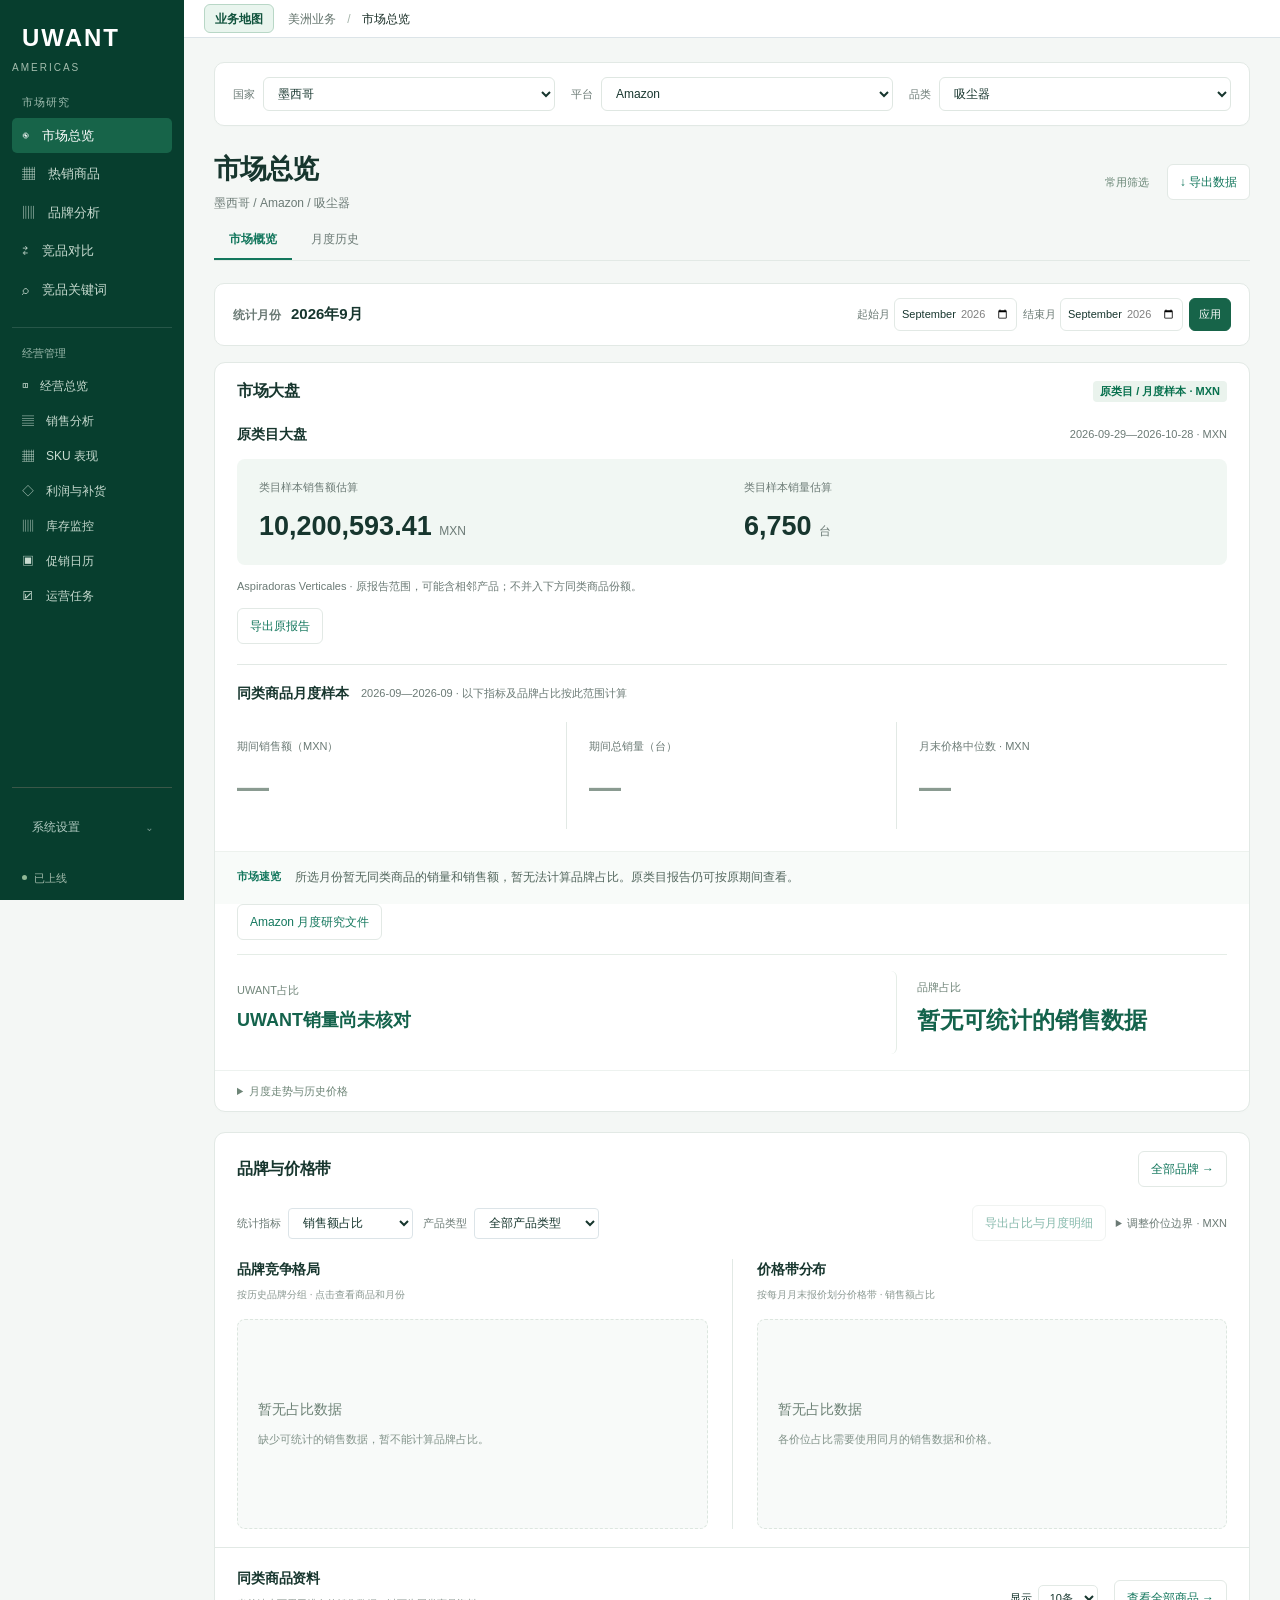
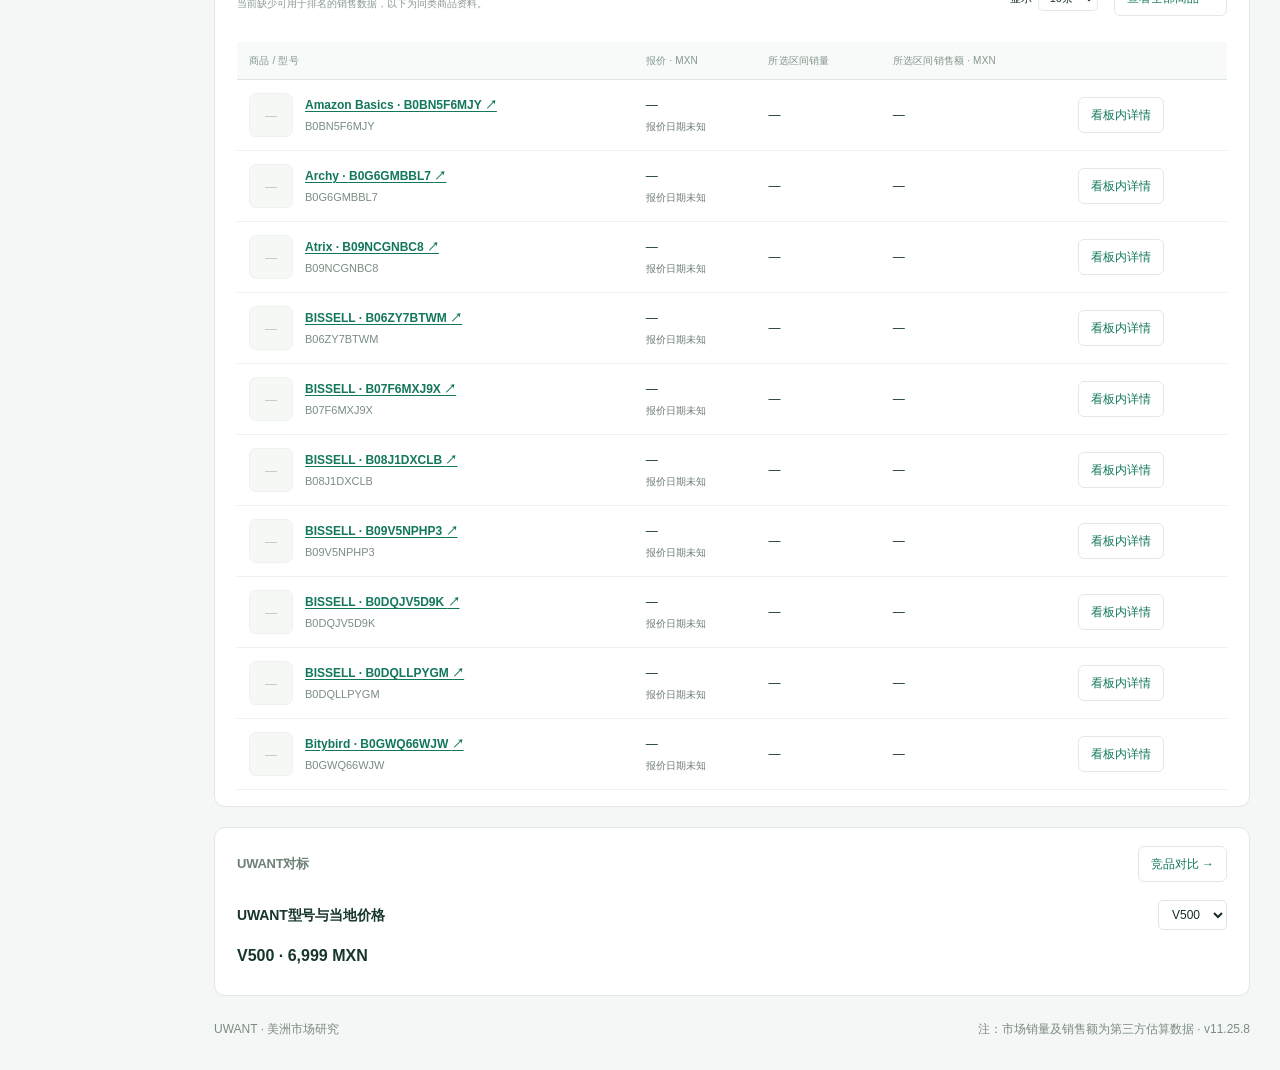
==== index.html @ fa9caa67 "Set category-specific price bands for Brazil floor washers and mattress vacuums" ====
<!doctype html>
<html lang="zh-CN"><head><meta charset="utf-8"><meta name="uwant-release" content="11.25.8"><meta name="viewport" content="width=device-width,initial-scale=1"><title>UWANT · 美洲市场研究</title><link rel="stylesheet" href="rank-photos.css?v=c46d26f58f42"><link rel="stylesheet" href="design-tokens.css?v=b07428344ae8">
<link rel="stylesheet" href="ui-data-state.css?v=80425c80e0bc"><link rel="stylesheet" href="review.css?v=786f380ad105"><link rel="stylesheet" href="research-catalog.css?v=6492c4b63ae9"><link rel="stylesheet" href="mercado.css?v=9fa78f26a6cf"><link rel="stylesheet" href="market-presentation.css?v=9a3a66291928"><link rel="stylesheet" href="market-shares.css?v=b10552532bb6"><link rel="stylesheet" href="market-decision.css?v=4ddcac2c6cd3"><link rel="stylesheet" href="operating-workbook.css?v=ffd501b5edf7"></head>
<body><aside class="sidebar">
<div class="sidebar-top">
<a class="logo" data-route="market" href="#page=market">UWANT<span>AMERICAS</span></a>
<div class="sidebar-top-actions" role="navigation" aria-label="顶部快捷入口">
<a class="business-guide-mobile-link" href="business-guide/?v=11.25.7" data-business-guide>业务地图</a>
<a class="sidebar-operations-quick" data-route="overview" href="#page=overview&module=operations">经营总览</a>
<button class="sidebar-menu" id="sidebar-menu" aria-expanded="false" aria-label="展开导航">菜单</button>
</div>
</div>
<small>市场研究</small>
<nav aria-label="市场研究">
<a data-route="market" href="#page=market">◉　市场总览</a>
<a data-route="market" data-view="products" href="#page=market&view=products">▦　热销商品</a>
<a data-route="brands" href="#page=brands">▥　品牌分析</a>
<a data-route="competitors" href="#page=competitors">⇄　竞品对比</a>
<a data-route="market" data-view="keywords" href="#page=market&view=keywords">⌕　竞品关键词</a>
</nav>
<section class="sidebar-operations" id="operations-navigation"><h2>经营管理</h2>
<nav aria-label="经营管理">
<a data-route="overview" href="#page=overview&module=operations">◫　经营总览</a>
<a data-route="analysis" href="#page=analysis&module=operations">▤　销售分析</a>
<a data-route="products" href="#page=products&module=operations">▦　SKU 表现</a>
<a data-route="profit" href="#page=profit&module=operations">◇　利润与补货</a>
<a data-route="inventory" href="#page=inventory&module=operations">▥　库存监控</a>
<a data-route="calendar" href="#page=calendar&module=operations">▣　促销日历</a>
<a data-route="tasks" href="#page=tasks&module=operations">☑　运营任务</a>
</nav>
</section>
<div class="sidebar-system">
<details class="sidebar-management" id="management-navigation"><summary>系统设置 <span>⌄</span></summary>
<nav aria-label="数据与设置">
<a data-route="market" data-view="data" href="#page=market&view=data">▤　数据源管理</a>
<a data-route="access" href="#page=access">⚙　工作记录备份</a>
</nav>

<a class="sidebar-release" href="release-notes.md" target="_blank">更新日志 ↗</a>
</details>
<div class="sidebar-note"><span class="status-dot"></span> 已上线</div>
</div>
</aside>
<main><header class="dashboard-top"><a class="business-guide-link" href="business-guide/?v=11.25.7" data-business-guide>业务地图</a><span>美洲业务 <span class="slash">/</span> <b id="crumb">市场总览</b></span><span class="avatar">U</span></header><div id="research-content" class="content"><section class="filters" aria-label="筛选条件"><button type="button" class="filters-mobile-toggle" id="scope-toggle" aria-expanded="false">筛选条件</button><label>国家<select id="country"><option value="MX">墨西哥</option><option value="CA">加拿大</option><option value="US">美国</option><option value="BR">巴西</option><option value="AR">阿根廷</option><option value="CL">智利</option><option value="CO">哥伦比亚</option></select></label><label>平台<select id="platform"><option value="all">全部平台</option><option value="amazon">Amazon</option><option value="ml">Mercado Libre</option><option value="bestbuy">Best Buy</option><option value="official">官网 / 独立站</option><option value="retail">线下零售</option><option value="unknown">其他渠道</option></select></label><label>品类<select id="category"><option value="vacuum">吸尘器</option><option value="wash">洗地机</option><option value="fabric">布艺清洗机</option><option value="mattress">除螨仪</option></select></label><label>数据周期<select id="dataset"><option value="archive">2026年9月（月榜）</option><option value="focus">近30天（品牌数据）</option><option value="curated">历史竞品数据</option></select></label><label>UWANT<select data-wb-own aria-label="当前UWANT型号"><option>V500</option><option>V600</option></select></label><div id="month-range-controls" class="month-range-controls"></div></section>
<section class="heading"><div><h1 id="title">市场总览</h1></div><div class="heading-actions"><a class="button-link" href="year-2026/UWANT_2026_产品月度数据.xlsx" download title="查看 2026 年商品月度明细">2026年明细表</a><button id="export">↓ 导出</button></div></section>

<div id="scope" class="scope" role="status"></div>
<section id="market-period" aria-labelledby="market-period-title" hidden></section>


<div id="research-layers"></div><div id="research-evidence"></div><div id="kpis" class="kpis" aria-live="polite"></div>
<section id="comparison-options" class="comparison-options" hidden><div class="own-product"><label for="own">UWANT 产品</label><select id="own" aria-label="UWANT产品"></select><span id="own-note"></span></div><div class="comparison-controls"><fieldset><legend class="sr-only">对标方式</legend><label><input type="radio" name="mode" value="all">全部商品</label><label><input type="radio" name="mode" value="price">同价位竞品</label><label><input type="radio" name="mode" value="config">自集尘竞品</label></fieldset><select id="tier" aria-label="竞品层级"><option value="all">全部分层</option><option value="T1">核心竞品（自集尘）</option><option value="T2">同价位竞品</option><option value="T3">白牌 / 低价商品</option><option value="unknown">其他商品</option></select></div><p id="mode-note" class="mode-note"></p></section>

<section class="panel result-panel"><div class="workspace-tools"><label class="search-label"><span class="sr-only">搜索品牌、商品或ASIN</span><input id="search" type="search" placeholder="搜索品牌、型号或 ASIN" autocomplete="off"></label><label><span class="sr-only">品牌</span><select id="brand" aria-label="品牌"><option value="">全部品牌</option></select></label><label><span class="sr-only">价格带</span><select id="band" aria-label="价格带"><option value="">全部价格带</option></select></label><button id="reset">重置</button></div><div id="chips" class="chips"></div><div class="panel-head"><div><h2 id="result-title">品牌排行</h2><p id="result-note"></p></div><label><span class="sr-only">排序</span><select id="sort" aria-label="排序"><option value="sales">销量从高到低</option><option value="price">商品价格从低到高</option><option value="rank">平台排名</option></select></label></div><div id="result-gaps"></div><div class="table-scroll"><table><thead id="table-head"></thead><tbody id="table-body"></tbody></table></div><div class="pagination"><span id="page-info"></span><div><button id="prev">上一页</button><button id="next">下一页</button></div></div></section>
<details class="panel price-panel" id="price-panel"><summary><span>价格分布 <small id="price-note"></small></span><span class="expand-label">展开 / 收起</span></summary><div class="chart-actions"><button id="clear-band">全部价格</button></div><div id="price-chart" class="price-chart" aria-label="价格带商品数量"></div></details>
<details class="data-note"><summary>数据说明 <span id="data-note-count"></span></summary><div id="quality"></div></details>
<footer>UWANT · 美洲市场研究<span>注：市场销量及销售额为第三方估算数据 · v11.25.8</span></footer></div><section id="operations-content" hidden><div id="operations-research" class="operations-research" hidden></div><p id="operations-status" role="status">正在加载…</p><iframe id="operations-frame" title="经营工作台" hidden></iframe><button id="operations-retry" hidden>重新加载</button></section></main>
<div id="compare-tray" class="compare-tray" hidden><div><strong id="picked-count"></strong><span id="picked-names"></span></div><button id="clear-picks">清空</button><button class="primary" id="open-compare">对比商品</button></div>
<dialog id="drawer" aria-labelledby="drawer-title"><div class="drawer-head"><div><small id="drawer-kicker">品牌详情</small><h2 id="drawer-title"></h2></div><button id="close-drawer" aria-label="关闭详情">×</button></div><div id="drawer-body"></div></dialog><div id="toast" role="status" class="toast" hidden></div>
<script src="ui-data-state.js?v=eef134c1bfa1"></script><script src="review-data.js?v=456387840edf"></script><script src="own-data.js?v=a7fbfcb2dc94"></script><script src="focus-brands-data.js?v=c51ab5cbdc93"></script><script src="history-data.js?v=b5e89034dd05"></script><script src="history-metrics.js?v=eed1ff84bc74"></script><script src="competitor-data.js?v=2ea81d4157ca"></script><script src="brazil-data.js?v=7c2544010659"></script><script src="research-evidence-data.js?v=b1341f94fa6e"></script><script src="research-quality.js?v=49a2043333f8"></script><script src="amazon-research-data.js?v=7f147bb2ee7b"></script><script src="amazon-research-model.js?v=e1415a3ee846"></script><script src="product-evidence.js?v=b4068261572e"></script><script src="research-context.js?v=c5c5c17e02e2"></script><script src="monthly-range.js?v=4ecd76e9aff9"></script><script src="product-evidence-additions.js?v=56057c255874"></script><script src="product-public-evidence-2026-11-03.js?v=3f3a14eacf3e"></script><script src="market-data.js?v=1682aeecd03f"></script><script src="competitor-public-data.js?v=eb333977151d"></script><script src="local-channel-products.js?v=5e6705d8812b"></script><script src="fabric-research.js?v=35e8e36ac29a"></script><script src="fabric-decisions.js?v=739213127926"></script><script src="product-library.js?v=1742098679bd"></script><script src="monthly-workbench.js?v=5f7c2b3ab7e5"></script><script src="local-product-context.js?v=3280352c8f9c"></script><script src="keyword-research.js?v=9f129ec4d110"></script><script src="market-source-data.js?v=e08ed3300834"></script><script src="sample-sales-shares.js?v=3929e7536615"></script><script src="market-share-chart.js?v=b6900ca996d8"></script><script src="sample-shares-ui.js?v=264a506d55a8"></script><script src="market-intelligence.js?v=5f608013cf80"></script><script src="market-workbench.js?v=c7e629df46bb"></script><script src="market-summary.js?v=481ac6878f52"></script><script src="research-catalog-ui.js?v=2ab13e40449e"></script><script src="mercado-data.js?v=536f4ea7a240"></script><script src="published-research-data.js?v=77e0858b4cfc"></script><script src="research-overlay.js?v=7de042a62024"></script><script src="market-integrity.js?v=aedccdb0c16b"></script><script src="research-snapshot.js?v=483ebd29fb38"></script><script src="market-insights.js?v=641c0f387d6f"></script><script src="coverage-data.js?v=46489b26119c"></script><script src="research-archive.js?v=cb9957db8fe3"></script><script src="coverage-monitor.js?v=e54f17ebd329"></script><script src="mercado-public-catalogue.js?v=3e177d98d698"></script><script src="mercado-coverage-summary.js?v=2a3f6ee74759"></script><script src="mercado-history.js?v=54aff5de6494"></script><script src="mercado-lifetime-observations.js?v=6041ab950a4e"></script><script src="mercado-lifetime.js?v=0c70603f1be1"></script><script src="mercado.js?v=c759935a9752"></script><script src="model.js?v=36093b687fbc"></script><script src="market-workspace-enhancements.js?v=6d558708606e"></script><script src="research-channels.js?v=0f1ce473621e"></script><script src="research-data-admin.js?v=04e72825dcd7"></script><script src="mercado-layout.js?v=e8990b045319"></script><script src="local-operating.js?v=d48464e0ec00"></script><script src="uwant-shipments.js?v=0c2e6ff12743"></script><script src="market-decision-model.js?v=9d0f2bbecaf6"></script><script src="market-validation.js?v=7bccbba37e48"></script><script src="market-decision-ui.js?v=df1bd6ed25b7"></script><script src="rank-photos.js?v=12dd6a2ece34"></script><script src="market-history/product-photos.js?v=81b982a43be9"></script><script src="market-overview-layout.js?v=b5b8903967ec"></script><script src="market-presentation.js?v=9d8ca10dc71d"></script><script src="operating-promotion.js?v=0d858e619368"></script><script src="operating-event.js?v=ddf9c277f220"></script><script src="operating-workbook.js?v=704aea392b73"></script><script src="operating-transfer.js?v=4f2c42c1275c"></script><script src="market-period.js?v=c385559623a3"></script><script src="all-channel-market.js?v=da71587d82cb"></script><script src="seller-monthly.js?v=6d0509119657"></script><script src="review.js?v=8ad06509c621"></script></body></html>
---- rank-photos.css ----
.ranking-product{
  display:flex;
  align-items:center;
  gap:10px;
  min-width:0;
}
.ranking-item-copy{
  min-width:0;
  white-space:normal;
  overflow-wrap:anywhere;
}
.rank-photo{
  position:relative;
  display:grid;
  place-items:center;
  box-sizing:border-box;
  flex:0 0 54px;
  width:54px;
  height:54px;
  overflow:hidden;
  border:1px solid #dfe8e1;
  border-radius:7px;
  background:#f4f7f4;
  color:#4f6258;
  font-size:10px;
  font-weight:400;
  white-space:nowrap;
}
.rank-photo img{
  position:absolute;
  inset:0;
  width:100%;
  height:100%;
  object-fit:contain;
  background:#fff;
  opacity:0;
}
.rank-photo img[data-loaded="true"]{opacity:1}
@media(max-width:700px){
  .ranking-product{gap:7px}
  .rank-photo{width:46px;height:46px;flex-basis:46px}
}
---- design-tokens.css ----
/* UWANT workspace: shared foundations, not a page override sheet. */
:root{
  --ui-bg:#f2f5f7;
  --ui-surface:#fff;
  --ui-ink:#172d25;
  --ui-muted:#64746d;
  --ui-line:#dce4e8;
  --ui-primary:#08714e;
  --ui-soft:#eaf3ed;
  --ui-warning:#956321;
  --ui-error:#b42318;
  --ui-radius:7px;
  --ui-space:16px;
  --ui-heading:22px;
  --ui-body:13px;
  --ui-caption:11px;
  --ui-control:30px;
  --ui-panel-padding:16px;
  --ui-font:-apple-system,BlinkMacSystemFont,"Segoe UI","PingFang SC","Microsoft YaHei",sans-serif;
  --ui-shadow:0 12px 36px #1e39251a}
---- ui-data-state.css ----
/* Shared compact states; field availability is declared by each renderer. */
.data-table-scroll{max-width:100%;overflow-x:auto}.data-table-scroll table{width:100%;border-collapse:collapse;font-size:13px}.data-table-scroll th,.data-table-scroll td{padding:10px 12px;text-align:left;vertical-align:middle;border-bottom:1px solid var(--ui-line,#e5ebe7)}.data-table-scroll thead th{font-size:12px;font-weight:500;color:var(--ui-muted,#64746a);background:var(--ui-subtle,#f5f8f6)}.data-gap-note,.data-empty-inline{font-size:12px;line-height:1.65;color:var(--ui-muted,#64746a);margin:10px 0}.data-image-missing{display:grid;place-items:center;flex:none;min-width:42px;min-height:48px;padding:5px;max-width:110px;font-size:10px;line-height:1.45;color:var(--ui-muted,#64746a);background:#f4f7f4}.data-empty-details{margin-top:10px;color:var(--ui-muted,#64746a);font-size:12px}.data-summary-line{display:flex;gap:8px 24px;align-items:baseline;flex-wrap:wrap;padding:12px 0;font-size:12px;border-top:1px solid var(--ui-line,#e5ebe7)}.data-summary-line strong{font-size:18px;color:var(--ui-ink,#20372b)}.data-summary-line small{font-size:11px;color:var(--ui-muted,#64746a)}.ss-image .data-image-missing,.ss-bi-product-image .data-image-missing{width:100%;height:100%;max-width:none}.ss-image.is-fallback .ss-image-fallback{display:none}.ss-sales:empty{display:none}.data-table-scroll details{font-size:12px}.data-table-scroll tfoot td{font-weight:600;background:#f4f8f4}@media(max-width:700px){.data-table-scroll th,.data-table-scroll td{padding:9px 10px}.data-summary-line{gap:8px 16px}.data-image-missing{max-width:80px}}
---- review.css ----
/* Outer workspace, research tables and detail views. Shared foundations live in design-tokens.css. */
:root{
  --ink:var(--ui-ink);
  --muted:var(--ui-muted);
  --green:var(--ui-primary);
  --line:var(--ui-line);
  --bg:var(--ui-bg);
  --soft:var(--ui-soft);
  --sidebar:184px}
*{
  box-sizing:border-box}
body{
  margin:0;
  background:var(--bg);
  color:var(--ink);
  font:var(--ui-body)/1.5 var(--ui-font)}
button,input,select{
  font:inherit}
button,a,input,select{
  touch-action:manipulation}
button{
  cursor:pointer;
  background:var(--ui-surface);
  border:1px solid var(--line);
  border-radius:6px;
  padding:7px 12px;
  color:var(--ink)}
button:hover{
  background:var(--soft)}
button:disabled{
  opacity:.45;
  cursor:default}
input,select{
  border:1px solid var(--line);
  border-radius:5px;
  background:white;
  padding:7px 10px;
  min-width:0;
  color:var(--ink)}
:is(button,a,input,select,summary):focus-visible{
  outline:2px solid var(--green);
  outline-offset:3px}
a{
  color:var(--green);
  text-decoration:none}
a:hover{
  text-decoration:underline}
.primary{
  background:var(--green);
  border-color:var(--green);
  color:white}
.primary:hover{
  background:#1a4b34}

.sidebar{
  position:fixed;
  inset:0 auto 0 0;
  width:var(--sidebar);
  background:#073e2e;
  color:#dce9e1;
  padding:20px 12px 14px;
  display:flex;
  flex-direction:column;
  overflow-y:auto}
.logo{
  color:white;
  letter-spacing:2px;
  font-weight:700;
  font-size:24px;
  padding-left:10px}
.logo span{
  display:block;
  font-size:10px;
  font-weight:400;
  letter-spacing:2px;
  color:#a3bcad;
  margin-top:4px}
.sidebar>small{
  margin:19px 10px 7px;
  font-size:11px;
  color:#9ab4a6}
.sidebar nav{
  display:grid;
  gap:3px}
.sidebar nav a{
  color:#c8dbd0;
  padding:8px 10px;
  border-radius:5px;
  font-size:13px}
.sidebar nav a[aria-current=page]{
  background:#176449;
  color:white;
  font-weight:500}
.sidebar-system{
  margin-top:auto;
  padding-top:18px;
  border-top:1px solid #3a5748}
.sidebar-note{
  margin-top:0;
  padding:14px 10px 0;
  font-size:11px;
  color:#9eb7a8;
  display:flex;
  gap:7px;
  align-items:center}
.sidebar-note a{
  font-size:11px;
  color:#afc7b8;
  margin-left:auto}
.status-dot{
  width:5px;
  height:5px;
  background:#90b896;
  border-radius:50%}
.sidebar-top-actions{
  display:none}
main{
  margin-left:var(--sidebar)}
header{
  height:38px;
  display:flex;
  align-items:center;
  gap:18px;
  padding:0 20px;
  border-bottom:1px solid var(--line);
  background:white;
  font-size:12px;
  color:var(--muted)}
header b{
  color:var(--ink);
  font-weight:500}
.slash{
  padding:0 8px;
  color:#a5b4aa}
.header-meta{
  margin-left:auto;
  font-size:12px}
.avatar{
  display:none}
.content{
  padding:14px 20px 48px;
  max-width:1660px;
  margin:auto}
.heading{
  display:flex;
  align-items:center;
  justify-content:space-between;
  gap:16px;
  margin-bottom:2px}
.heading h1{
  font-size:var(--ui-heading);
  margin:0;
  font-weight:600;
  letter-spacing:-.6px}
.heading-actions{
  display:flex;
  gap:8px;
  align-items:center}
.button-link{
  border:1px solid var(--line);
  background:white;
  border-radius:6px;
  padding:7px 12px;
  font-size:13px}
.heading-actions button{
  font-size:13px}

.filters-mobile-toggle{display:none}
.filters{
  display:grid;
  grid-template-columns:1fr 1.1fr 1fr 1.15fr 140px auto;
  gap:12px;
  align-items:center;
  padding:9px 12px;
  margin-bottom:15px;
  background:var(--ui-surface);
  border:1px solid var(--line);
  border-radius:var(--ui-radius)}
.filters label{
  display:flex;
  align-items:center;
  gap:8px;
  min-width:0;
  white-space:nowrap;
  font-size:11px;
  color:var(--muted)}
.filters select{
  font-size:12px;
  width:100%;
  min-width:0;
  height:var(--ui-control);
  padding:4px 7px}
.scope{
  display:flex;
  align-items:start;
  justify-content:space-between;
  gap:14px;
  padding:4px 0 12px;
  font-size:11px;
  color:var(--muted)}
.scope a{color:var(--muted);white-space:nowrap}
.scope-period{display:flex;align-items:center;gap:12px;flex-wrap:wrap}
.scope-details{position:relative}
.scope-details summary{cursor:pointer;color:var(--muted)}
.scope-details[open]{max-width:620px}
.scope-details p{margin:6px 0 0;line-height:1.6}
.kpis{
  display:flex;
  flex-wrap:wrap;
  gap:0;
  margin-bottom:22px;
  padding-bottom:18px;
  border-bottom:1px solid var(--line)}
.kpis article{
  flex:1;
  min-width:130px;
  padding:0 24px;
  border-left:1px solid var(--line)}
.kpis article:first-child{
  padding-left:0;
  border-left:0}
.kpis span{
  font-size:12px;
  color:var(--muted)}
.kpis span small{
  font-size:12px;
  margin-left:6px}
.kpis strong{
  font-size:29px;
  font-weight:600;
  display:block;
  letter-spacing:-.5px;
  margin:6px 0;
  font-variant-numeric:tabular-nums}
.kpis article>small{
  font-size:12px;
  color:var(--muted)}

.panel{
  background:white;
  border:1px solid var(--line);
  border-radius:8px;
  overflow:hidden;
  margin-bottom:20px}
.workspace-tools{
  display:flex;
  gap:10px;
  align-items:center;
  padding:14px 16px;
  border-bottom:1px solid var(--line)}
.search-label{
  flex:1;
  max-width:460px}
.search-label input{
  width:100%;
  font-size:14px}
.workspace-tools select{
  max-width:210px;
  font-size:13px}
.workspace-tools button{
  font-size:13px;
  border-color:transparent;
  color:var(--muted)}
.chips{
  display:flex;
  gap:6px;
  flex-wrap:wrap;
  padding:0 16px}
.chips:not(:empty){
  padding-top:10px}
.chips button{
  font-size:12px;
  background:var(--soft);
  border:0;
  padding:4px 8px}
.panel-head{
  display:flex;
  justify-content:space-between;
  align-items:center;
  gap:16px;
  padding:15px 16px}
.panel-head>div{
  display:flex;
  align-items:baseline;
  gap:12px}
.panel-head h2{
  font-size:17px;
  margin:0;
  font-weight:600}
.panel-head p{
  font-size:12px;
  color:var(--muted);
  margin:0}
.panel-head select{
  font-size:12px;
  border:0;
  background:#f5f8f6;
  max-width:200px}
.table-scroll{
  overflow-x:auto}
table{
  width:100%;
  border-collapse:collapse;
  text-align:left;
  font-size:14px}
th{
  background:#f5f8f6;
  color:var(--muted);
  font-size:12px;
  font-weight:500;
  padding:11px 16px;
  border-bottom:1px solid var(--line);
  white-space:nowrap}
td{
  padding:16px;
  border-bottom:1px solid #edf1ee;
  vertical-align:middle}
tbody tr:hover{
  background:#f8faf9}
td.num,th.num{
  text-align:right;
  font-variant-numeric:tabular-nums}
td.num{
  white-space:nowrap}
td small{
  display:block;
  font-size:12px;
  color:var(--muted);
  margin-top:4px}
.brand-cell{
  display:flex;
  align-items:center;
  gap:12px;
  min-width:150px}
.brand-mark{
  display:grid;
  place-items:center;
  width:30px;
  height:30px;
  border-radius:5px;
  background:var(--soft);
  color:#698b75;
  font-size:12px}
.text-button{
  border:0;
  background:none;
  padding:0;
  text-align:left;
  color:var(--green);
  font-weight:500}
.text-button:hover{
  background:none;
  text-decoration:underline}
td>button[data-research-brand]{
  border:0;
  background:none;
  color:var(--green);
  font-size:12px}
.sales-bar{
  display:flex;
  justify-content:flex-end;
  align-items:center;
  gap:14px}
.sales-bar i{
  display:block;
  height:5px;
  width:76px;
  background:#edf2ef;
  border-radius:3px;
  overflow:hidden}
.sales-bar b{
  display:block;
  height:100%;
  background:#7fa28b}
.sales-bar>span{
  min-width:40px}
.pagination{
  display:flex;
  justify-content:space-between;
  gap:16px;
  align-items:center;
  padding:12px 16px;
  font-size:12px;
  color:var(--muted)}
.pagination button{
  font-size:12px;
  padding:5px 10px;
  margin-left:6px}

.price-panel summary{
  display:flex;
  justify-content:space-between;
  padding:16px;
  font-size:14px;
  cursor:pointer;
  list-style:none}
.price-panel small,.expand-label{
  font-size:12px;
  color:var(--muted);
  margin-left:8px}
.chart-actions{
  display:flex;
  justify-content:flex-end;
  padding:0 20px}
.chart-actions button{
  font-size:12px}
.price-chart{
  padding:0 20px 16px;
  overflow:auto}
.price-histogram{
  display:block;
  width:100%;
  min-width:760px;
  height:auto}
.chart-grid{
  stroke:var(--line);
  stroke-width:1}
.axis-label,.axis-caption,.chart-count{
  font:12px var(--ui-font);
  fill:var(--muted)}
.chart-count{
  fill:var(--ink)}
.histogram-bar{
  fill:#81a38c}
.histogram-bar.selected,.price-histogram g[role=button]:hover .histogram-bar{
  fill:var(--green)}
.price-histogram g[role=button]{
  cursor:pointer}
.data-note{
  font-size:12px;
  color:var(--muted);
  padding:5px 0}
.data-note summary{
  cursor:pointer;
  color:var(--green)}
.data-note summary span{
  margin-left:8px;
  color:var(--muted)}
.quality-grid{
  display:grid;
  grid-template-columns:110px minmax(0,1fr);
  gap:14px 20px;
  margin:20px 0;
  font-size:13px}
.quality-grid dt{
  font-weight:500;
  color:var(--ink)}
.quality-grid dd{
  margin:0;
  line-height:1.75;
  overflow-wrap:anywhere}
footer{
  display:flex;
  justify-content:space-between;
  gap:16px;
  font-size:12px;
  color:#7d8c82;
  margin-top:24px}

.comparison-options{
  display:flex;
  align-items:center;
  justify-content:space-between;
  flex-wrap:wrap;
  gap:12px 20px;
  padding:16px 0 20px;
  margin-bottom:4px;
  border-bottom:1px solid var(--line)}
.own-product{
  display:flex;
  align-items:center;
  gap:12px;
  font-size:13px}
.own-product>label,.own-product>span{
  color:var(--muted);
  font-size:12px}
.own-product select{
  font-weight:500;
  min-width:100px}
.comparison-controls{
  display:flex;
  align-items:center;
  gap:12px}
.comparison-controls fieldset{
  display:flex;
  gap:3px;
  padding:3px;
  border:1px solid var(--line);
  border-radius:6px;
  margin:0;
  background:white}
.comparison-controls fieldset label{
  position:relative;
  padding:5px 10px;
  color:var(--muted);
  font-size:13px;
  cursor:pointer}
.comparison-controls label:has(input:checked){
  background:var(--soft);
  color:var(--green);
  border-radius:4px}
.comparison-controls label:has(input:disabled){
  opacity:.4;
  cursor:default}
.comparison-controls input{
  position:absolute;
  opacity:0;
  width:1px;
  height:1px}
.comparison-controls select{
  font-size:12px;
  max-width:160px}
.mode-note{
  flex-basis:100%;
  margin:0;
  color:var(--muted);
  font-size:12px}
.product-cell{
  display:flex;
  align-items:center;
  gap:14px;
  min-width:260px;
  max-width:450px}
.product-cell img,.image-empty{
  width:50px;
  height:56px;
  object-fit:contain;
  flex:none;
  border-radius:4px;
  background:white}
.image-empty{
  display:grid;
  place-items:center;
  background:#f4f7f5;
  color:#83958a;
  font-size:10px}
.product-cell strong{
  display:-webkit-box;
  -webkit-line-clamp:2;
  -webkit-box-orient:vertical;
  overflow:hidden;
  font-weight:500;
  font-size:14px;
  line-height:1.5;
  color:var(--ink)}
.product-cell small{
  font-size:12px}
.pill{
  background:var(--soft);
  color:var(--green);
  font-size:11px;
  padding:3px 6px;
  border-radius:4px}
.empty{
  text-align:center;
  padding:32px 18px;
  color:var(--muted);
  font-size:13px}
.empty strong{
  display:block;
  color:var(--ink);
  font-size:16px;
  margin-bottom:8px}

.compare-tray{
  position:fixed;
  left:calc(var(--sidebar) + 28px);
  right:28px;
  bottom:18px;
  display:flex;
  align-items:center;
  gap:10px;
  background:white;
  border:1px solid #b7cdbf;
  border-radius:8px;
  box-shadow:var(--ui-shadow);
  padding:14px 18px;
  z-index:10}
.compare-tray>div{
  margin-right:auto}
.compare-tray strong{
  font-size:14px}
.compare-tray span{
  display:block;
  font-size:12px;
  color:var(--muted);
  margin-top:3px}
.compare-tray button{
  font-size:13px}
dialog{
  position:fixed;
  inset:0;
  margin:0 0 0 auto;
  max-height:100dvh;
  height:100dvh;
  width:min(800px,94vw);
  max-width:94vw;
  border:0;
  padding:0;
  box-shadow:var(--ui-shadow);
  color:var(--ink)}
dialog::backdrop{
  background:#16312655}
dialog.compare-expanded{
  width:calc(100vw - var(--sidebar) - 32px);
  max-width:1500px;
  height:calc(100dvh - 32px);
  max-height:calc(100dvh - 32px);
  margin:16px 16px 16px auto;
  border-radius:8px}
.drawer-head{
  display:flex;
  align-items:center;
  justify-content:space-between;
  padding:18px 24px;
  border-bottom:1px solid var(--line);
  background:white;
  position:sticky;
  top:0;
  z-index:2}
.drawer-head small{
  font-size:12px;
  color:var(--muted)}
.drawer-head h2{
  font-size:23px;
  margin:4px 0}
.drawer-head button{
  font-size:24px;
  border:0;
  padding:0 8px}
#drawer-body{
  padding:24px}
.detail-copy{
  font-size:13px;
  color:var(--muted);
  line-height:1.75}
.product-detail-heading{
  display:flex;
  gap:20px;
  align-items:center}
.product-detail-heading img{
  width:100px;
  height:120px;
  object-fit:contain}
.product-detail-heading h3{
  font-size:15px;
  font-weight:500;
  line-height:1.6}
.compare-toolbar{
  display:flex;
  align-items:center;
  gap:16px;
  font-size:13px}
.compare-toolbar label{
  margin-left:auto;
  display:flex;
  align-items:center;
  gap:6px}
.compare-matrix th{
  min-width:180px;
  white-space:normal;
  vertical-align:top}
.compare-matrix th:first-child{
  min-width:130px}
.compare-matrix th img{
  display:block;
  width:66px;
  height:75px;
  object-fit:contain;
  margin-bottom:10px}
.compare-matrix th small{
  display:block;
  font-size:12px;
  overflow-wrap:anywhere}
.compare-matrix td,.compare-matrix th{
  padding:14px 16px;
  font-size:13px;
  vertical-align:top}
.compare-matrix .own-column{
  background:#eef5ef}
.toast{
  position:fixed;
  left:50%;
  bottom:90px;
  transform:translateX(-50%);
  z-index:20;
  background:#254e39;
  color:white;
  padding:11px 16px;
  border-radius:6px;
  box-shadow:var(--ui-shadow);
  font-size:13px}
.sr-only{
  position:absolute;
  clip:rect(0,0,0,0);
  width:1px;
  height:1px;
  overflow:hidden}
[hidden]{
  display:none!important}
#operations-content{
  height:calc(100dvh - 52px)}
#operations-frame{
  border:0;
  width:100%;
  height:100%;
  display:block;
  background:var(--bg)}
#operations-status{
  padding:28px;
  margin:0;
  color:var(--muted)}
#operations-retry{
  margin:0 28px}
.operations-open{
  overflow:hidden}
.operations-open main{
  height:100dvh;
  display:flex;
  flex-direction:column;
  min-height:0}
.operations-open header{
  flex:none}
.operations-open #operations-content{
  height:auto;
  flex:1;
  min-height:0}

@media(max-width:1100px){
  :root{
  --sidebar:180px}
.content{
  padding:22px 20px 90px}
header{
  padding:0 20px}
.sales-bar i{
  width:45px}
td,th{
  padding-left:12px;
  padding-right:12px}
.comparison-options{
  display:block}
.comparison-controls{
  margin-top:12px}
}

@media(max-width:780px){
  body.operations-open{
  height:100dvh;
  display:flex;
  flex-direction:column}
.operations-open .sidebar{
  flex:none}
.operations-open main{
  height:auto;
  flex:1;
  min-height:0}
:root{
  --sidebar:0px}
.sidebar{
  position:relative;
  width:100%;
  display:block;
  padding:13px 16px 0}
.logo{
  font-size:21px;
  padding:0}
.logo span,.sidebar>small,.sidebar-note{
  display:none}
.sidebar-top,.sidebar-top-actions{
  display:flex;
  align-items:center;
  gap:6px}
.sidebar-top-actions{
  margin-left:auto}
.sidebar-menu,.business-guide-mobile-link{
  display:inline-flex;
  align-items:center;
  min-height:36px;
  border:1px solid #ffffff38;
  border-radius:6px;
  color:white;
  padding:5px 8px;
  font-size:12px;
  white-space:nowrap}
.sidebar-menu{
  background:#315440}
.sidebar-menu:hover{
  background:#456652}
.business-guide-mobile-link{
  background:#d9eee2;
  color:#123d2a;
  border-color:#d9eee2;
  font-weight:650}
.dashboard-top .business-guide-link{
  display:none}
.sidebar nav{
  display:none}
.sidebar nav[aria-label=市场研究]{
  display:flex;
  overflow-x:auto;
  margin-top:9px;
  gap:3px}
.sidebar nav a{
  padding:10px 8px;
  font-size:12px;
  white-space:nowrap}
.sidebar.nav-expanded nav{
  display:flex;
  flex-wrap:wrap}
.sidebar.nav-expanded>small{
  display:block;
  margin:12px 8px 0}
.sidebar-system{
  display:none;
  margin-top:10px;
  padding-top:8px}
.sidebar.nav-expanded .sidebar-system{
  display:block}
main{
  margin:0}
header{
  height:42px;
  padding:0 15px;
  font-size:11px}
.header-meta{
  font-size:10px}
.content{
  padding:18px 14px 100px}
.heading h1{
  font-size:24px}
.heading-actions{
  gap:6px}
.button-link,.heading-actions button{
  font-size:12px;
  padding:6px 9px}
.filters{
  grid-template-columns:repeat(2,minmax(0,1fr));
  padding:10px;
  gap:10px}
.filters label{display:grid;gap:4px;white-space:normal;font-size:11px}
.filters select{font-size:12px;height:34px}
.filters .month-range-controls{grid-column:1/-1}
.scope{
  font-size:11px;
  gap:12px}
.scope a{
  max-width:140px;
  text-align:right}
.kpis article{
  min-width:90px;
  padding:0 10px}
.kpis strong{
  font-size:25px}
.kpis span small{
  display:block;
  margin:3px 0;
  font-size:11px}
.kpis article>small{
  font-size:11px}
.workspace-tools{
  flex-wrap:wrap;
  padding:12px;
  gap:8px}
.search-label{
  flex-basis:100%;
  max-width:none}
.workspace-tools select{
  max-width:155px;
  font-size:12px}
.panel-head{
  padding:12px}
.panel-head>div{
  display:block}
.panel-head h2{
  font-size:16px}
.panel-head p{
  margin-top:4px}
.panel-head select{
  max-width:130px}
.own-product{
  flex-wrap:wrap;
  gap:8px}
.own-product>span{
  flex-basis:100%}
.comparison-controls{
  flex-wrap:wrap}
.comparison-controls fieldset label{
  font-size:12px;
  padding:6px 8px}
.comparison-controls select{
  max-width:140px}
.compare-tray{
  left:10px;
  right:10px;
  bottom:10px;
  padding:11px;
  gap:7px}
.compare-tray span{
  max-width:130px;
  overflow:hidden;
  text-overflow:ellipsis;
  white-space:nowrap}
.compare-tray button{
  padding:7px 9px;
  font-size:12px}
dialog,dialog.compare-expanded{
  width:96vw;
  max-width:96vw;
  height:100dvh;
  max-height:100dvh;
  margin:0 0 0 auto;
  border-radius:0}
.drawer-head{
  padding:16px}
.drawer-head h2{
  font-size:20px}
#drawer-body{
  padding:16px}
.quality-grid{
  grid-template-columns:80px minmax(0,1fr);
  gap:12px;
  font-size:12px}
footer{
  display:block;
  font-size:11px}
footer span{
  display:block;
  margin-top:4px}
#operations-content{
  height:calc(100dvh - 127px)}
.compare-toolbar{
  flex-wrap:wrap}
.compare-toolbar label{
  margin-left:0}
}

@media(prefers-reduced-motion:no-preference){
  button,a{
  transition:background .12s,color .12s}
dialog[open]{
  animation:detail-in .15s ease-out}
@keyframes detail-in{
  from{
  transform:translateX(10px);
  opacity:.7}
to{
  transform:none;
  opacity:1}
}
}
---- research-catalog.css ----
/* Shared evidence workspace components; uses design-tokens.css. */
.rq-range,.rq-catalog,.rq-discovery,.rq-channel-note,.rq-dialog{font:14px/1.5 var(--ui-font);color:var(--ui-ink);font-variant-numeric:tabular-nums}
.rq-range *,.rq-catalog *,.rq-dialog *{box-sizing:border-box}
.rq-range{display:flex;align-items:center;justify-content:space-between;gap:20px;margin:22px 0 8px;border-bottom:1px solid var(--ui-line)}
.rq-layer-tabs{display:flex;gap:24px;min-width:0}
.rq-layer-tabs button{display:grid;grid-template-columns:22px auto;align-items:center;gap:2px 7px;border:0;border-bottom:3px solid transparent;border-radius:0;background:none;padding:12px 0 13px;text-align:left;color:var(--ui-muted);cursor:pointer;white-space:nowrap}
.rq-layer-tabs button>span{grid-row:1/3;align-self:start;display:grid;place-items:center;border:1px solid var(--ui-line);border-radius:4px;width:20px;height:20px;font-size:11px}
.rq-layer-tabs strong{font-size:14px;font-weight:600}.rq-layer-tabs small{font-size:11px}
.rq-layer-tabs button[aria-selected=true]{color:var(--ui-primary);border-bottom-color:var(--ui-primary)}
.rq-layer-tabs button[aria-selected=true]>span{background:var(--ui-primary);color:#fff;border-color:var(--ui-primary)}
.rq-type{display:flex;align-items:center;gap:8px;font-size:12px;white-space:nowrap}
.rq-type select,.rq-tools select,.rq-tools input,.rq-price-structure select{font:inherit;min-height:36px;border:1px solid var(--ui-line);border-radius:5px;background:var(--ui-surface);color:var(--ui-ink);padding:6px 10px;max-width:100%}
.rq-scope-note{font-size:12px;color:var(--ui-muted);margin:0 0 19px}
.rq-button{display:inline-flex;align-items:center;justify-content:center;gap:7px;min-height:34px;padding:6px 11px;border:1px solid var(--ui-line);border-radius:5px;background:var(--ui-surface);color:var(--ui-ink);font:inherit;font-size:12px;cursor:pointer;text-decoration:none}
.rq-button:disabled{opacity:.4;cursor:default}.rq-button:hover:not(:disabled){border-color:var(--ui-primary);color:var(--ui-primary)}
.rq-primary{background:var(--ui-primary);border-color:var(--ui-primary);color:#fff}
.rq-catalog{background:var(--ui-surface);border:1px solid var(--ui-line);border-radius:var(--ui-radius);margin:18px 0;overflow:hidden}
.rq-section-head{display:flex;justify-content:space-between;align-items:center;gap:18px;padding:19px 22px 15px}
.rq-section-head h2,.rq-discovery h2{font-size:17px;line-height:1.4;font-weight:600;margin:0;letter-spacing:-.3px}
.rq-section-head p,.rq-discovery p{font-size:12px;color:var(--ui-muted);margin:5px 0 0;max-width:780px}
.rq-section-head>.rq-button{flex-shrink:0}
.rq-tools{display:flex;align-items:center;gap:9px;padding:0 22px 16px}.rq-tools input{width:290px}.rq-tools>span{margin-left:auto;color:var(--ui-muted);font-size:12px}
.rq-table-scroll{overflow:auto;overscroll-behavior-x:contain}
.rq-product-catalog table{table-layout:fixed}.rq-product-catalog th:nth-child(2){width:34%}.rq-product-catalog th:nth-child(3){width:21%}.rq-product-catalog th:nth-child(4){width:18%}.rq-product-catalog th:nth-child(5){width:22%}
.rq-catalog table,.rq-dialog table{width:100%;border-collapse:collapse;font-size:13px;min-width:860px;text-align:left}
.rq-catalog th,.rq-dialog th{font-size:11px;letter-spacing:.1px;font-weight:500;background:#f6f8f7;color:var(--ui-muted);padding:10px 17px;border-block:1px solid var(--ui-line);white-space:nowrap}
.rq-catalog td:nth-child(n),.rq-dialog td{ text-align:left;border-bottom:1px solid #edf0ee;padding:12px 17px;vertical-align:middle}
.rq-product-catalog tbody tr:last-child td{border-bottom:0}.rq-product-catalog tbody tr:hover{background:#fafcfb}.rq-product-catalog td:nth-child(2){width:34%;min-width:280px}.rq-product-catalog td:nth-child(3){min-width:175px;max-width:220px}.rq-product-catalog td:nth-child(4){min-width:165px}.rq-product-catalog td:nth-child(5){min-width:160px}
.rq-product-catalog td:nth-child(4),.rq-product-catalog th:nth-child(4){text-align:right}.rq-pick-col{width:44px}.rq-product-catalog input[type=checkbox]{accent-color:var(--ui-primary);width:16px;height:16px}
.rq-product{display:flex;align-items:center;gap:11px}.rq-thumbnail{position:relative;flex:0 0 52px;width:52px;height:62px;border:1px solid var(--ui-line);border-radius:5px;display:grid;place-items:center;background:#f6f8f7;color:var(--ui-primary);font-weight:600;font-size:19px;overflow:hidden}
.rq-thumbnail img{opacity:0;position:absolute;inset:0;width:100%;height:100%;object-fit:contain;background:#fff}.rq-thumbnail img[data-loaded]{opacity:1}.rq-thumbnail img[hidden]{display:none}
.rq-product>div{min-width:0;flex:1}
.rq-product-link{white-space:normal;overflow-wrap:anywhere;max-width:100%;min-width:0;font:inherit;font-weight:600;font-size:13px;line-height:1.45;text-align:left;border:0;padding:0;background:none;color:var(--ui-ink);cursor:pointer;display:-webkit-box;-webkit-line-clamp:2;-webkit-box-orient:vertical;overflow:hidden}
.rq-product-link:hover{text-decoration:underline;color:var(--ui-primary)}
.rq-catalog td small,.rq-product small,.rq-dialog th small{display:block;color:var(--ui-muted);font-size:11px;font-weight:400;line-height:1.5;margin-top:4px;max-width:280px}
.rq-muted{color:var(--ui-muted);font-size:12px}.rq-price{font-weight:600;white-space:nowrap}
.rq-kind{display:inline-block;font-size:11px;line-height:1.6;padding:1px 6px;color:var(--ui-muted);border:1px solid var(--ui-line);border-radius:4px;background:#fafcfb}
.rq-hold{color:#815c24;background:#fbf7ee;border-color:#e7d8b8}
.rq-evidence-link{display:block;font:inherit;font-size:12px;color:var(--ui-primary);border:0;background:none;padding:5px 0 0;cursor:pointer}
.rq-pagination{display:flex;align-items:center;flex-wrap:wrap;gap:8px;border-top:1px solid var(--ui-line);padding:11px 20px;font-size:12px;color:var(--ui-muted)}.rq-pagination>span{margin-right:auto;flex:1 1 180px}.rq-pagination>button{flex-shrink:0;white-space:nowrap}
.rq-empty{padding:14px;text-align:center;min-height:0}.rq-empty strong{font-weight:500}.rq-empty p{font-size:12px;color:var(--ui-muted);margin:7px 0 12px}
.rq-discovery{display:flex;align-items:center;justify-content:space-between;gap:24px;padding:22px 0 5px;margin-top:14px;border-top:1px solid var(--ui-line)}.rq-discovery>div:last-child{display:flex;gap:8px;flex-shrink:0}.rq-eyebrow{display:block;font-size:10px;letter-spacing:.7px;color:var(--ui-muted);margin-bottom:5px}
.rq-channel-note{display:flex;align-items:center;justify-content:space-between;gap:15px;background:#eef3f0;border-left:3px solid #b4c9ba;border-radius:3px;margin:14px 0;padding:11px 15px;color:var(--ui-muted);font-size:12px}
.rq-price-structure{margin:0 22px 18px;padding:15px 18px;border:1px solid var(--ui-line);border-radius:5px;background:#fbfcfb}.rq-price-structure>div:first-child{display:flex;align-items:center;justify-content:space-between;gap:15px}.rq-price-structure h3{margin:0;font-size:13px;font-weight:600}.rq-price-structure h3 small{font-size:11px;color:var(--ui-muted);font-weight:400}.rq-price-structure label{display:flex;gap:8px;align-items:center}.rq-price-structure select{font-size:11px;max-width:350px;min-height:30px}.rq-price-structure p{font-size:11px;color:var(--ui-muted);margin:9px 0 0}
.rq-price-bars{display:flex;gap:20px;align-items:end;overflow:auto;min-height:114px;margin-top:12px}.rq-price-bars>div{display:flex;flex:1;min-width:56px;max-width:180px;height:108px;flex-direction:column;align-items:center;justify-content:end;gap:5px}.rq-price-bars b{font-size:11px;font-weight:500}.rq-price-bars i{width:68%;height:var(--bar);max-height:65px;background:#6c997d;min-height:1px;border-radius:3px 3px 0 0}.rq-price-bars small{font-size:10px;color:var(--ui-muted);white-space:nowrap}
.rq-compare-tray{position:sticky;bottom:14px;z-index:35;background:#233d31;color:#fff;border-radius:7px;padding:10px 15px;display:flex;align-items:center;gap:9px;box-shadow:var(--ui-shadow);font-size:12px;margin:18px 0}.rq-compare-tray>span{flex:1}.rq-compare-tray .rq-primary{border-color:#7ea78c;background:#38694c}
.rq-dialog{width:min(1080px,95vw);max-width:95vw;max-height:87vh;border:1px solid var(--ui-line);border-radius:10px;padding:0;box-shadow:var(--ui-shadow);overflow:auto}.rq-dialog::backdrop{background:#162e255c;backdrop-filter:blur(2px)}
.rq-dialog-head{position:sticky;top:0;z-index:1;display:flex;justify-content:space-between;align-items:center;background:var(--ui-surface);border-bottom:1px solid var(--ui-line);padding:12px 23px;color:var(--ui-muted);font-size:12px}
.rq-evidence-summary{padding:24px 26px 20px}.rq-evidence-summary h2{font-size:23px;margin:10px 0 5px}.rq-evidence-summary p{font-size:13px;color:var(--ui-muted);margin:6px 0}.rq-selected-price>.rq-price,.rq-selected-price>small{display:block;margin-top:5px}.rq-selected-price>.rq-price{font-size:20px}
.rq-quality-grid{display:grid;grid-template-columns:repeat(3,1fr);gap:14px 20px;margin-top:22px;padding-top:18px;border-top:1px solid var(--ui-line)}.rq-quality-grid span{display:block;font-size:11px;color:var(--ui-muted);margin-bottom:4px}.rq-quality-grid strong{font-size:13px;font-weight:500}
.rq-evidence-body{padding:0 26px 24px}.rq-evidence-body h3{font-size:15px;font-weight:600;margin:12px 0}.rq-evidence-body p,.rq-evidence-body li{font-size:13px;line-height:1.7}.rq-evidence-body p{color:var(--ui-muted)}.rq-evidence-body li{margin:5px 0}.rq-evidence-body li small{display:block;color:var(--ui-muted);font-size:11px;overflow-wrap:anywhere}.rq-evidence-body a{color:var(--ui-primary)}.rq-evidence-body details{border-top:1px solid var(--ui-line);margin-top:18px;padding-top:15px}.rq-evidence-body summary{cursor:pointer;font-size:13px;font-weight:500}.rq-quarantine{background:#fcfaf5;padding:15px;border:1px solid #e8dec8!important;border-radius:5px}.rq-quarantine .rq-table-scroll{margin-top:12px}.rq-quarantine table{min-width:560px;font-size:12px}.rq-compare{min-width:760px}.rq-compare th:first-child{width:130px}.rq-compare td{min-width:180px;vertical-align:top}
.rq-range :is(button,select):focus-visible,.rq-catalog :is(button,input,select,a):focus-visible,.rq-dialog :is(button,a,summary):focus-visible{outline:2px solid var(--ui-primary);outline-offset:3px}
/* Catalog research controls share the workbench tokens; all charts remain source-specific. */
.rq-tools label{display:flex;align-items:center;gap:7px;font-size:11px;color:var(--ui-muted)}
.rq-tools input[type=search]{flex:1;max-width:380px}
.rq-filter-more{margin:0 22px 14px;font-size:12px;color:var(--ui-muted)}
.rq-filter-more summary{cursor:pointer;width:fit-content;padding:0 0 8px}
.rq-filter-grid{display:grid;grid-template-columns:repeat(4,minmax(120px,1fr));gap:12px;background:var(--ui-bg);border:1px solid var(--ui-line);padding:14px;border-radius:6px}
.rq-filter-grid label{display:grid;gap:5px;font-size:11px}
.rq-filter-grid :is(input,select){font:inherit;color:var(--ui-ink);width:100%;min-width:0;min-height:36px;border:1px solid var(--ui-line);border-radius:4px;padding:6px;background:var(--ui-surface)}
.rq-coverage-strip{display:flex;align-items:center;gap:18px;flex-wrap:wrap;padding:10px 22px;background:#f6f8f7;border-block:1px solid var(--ui-line);font-size:11px;color:var(--ui-muted)}
.rq-coverage-strip b{font-size:15px;font-weight:600;color:var(--ui-ink);margin-right:3px}
.rq-coverage-strip a{color:var(--ui-primary);margin-left:auto;font-size:11px}
.rq-catalog td .rq-claims{font-size:11px;color:var(--ui-ink);line-height:1.65}
.rq-claim-table{min-width:650px!important}.rq-claim-table th:first-child{width:22%}.rq-claim-table td{padding-block:8px}.rq-claim-table td:last-child{font-size:11px;color:var(--ui-muted)}
@media(max-width:650px){.rq-filter-more{margin:0 15px 12px}.rq-filter-grid{grid-template-columns:repeat(2,minmax(0,1fr))}.rq-coverage-strip{padding:10px 15px;gap:8px 17px}.rq-coverage-strip a{margin-left:0}.rq-tools label{width:100%;justify-content:space-between}.rq-tools label select{flex:1}}
@media(max-width:1000px){.rq-range{align-items:flex-start;gap:10px;flex-wrap:wrap}.rq-type{padding-bottom:10px}.rq-layer-tabs{gap:20px}.rq-discovery{align-items:flex-start}.rq-discovery>div:last-child{flex-direction:column}.rq-tools{flex-wrap:wrap}.rq-tools>span{margin-left:0}}
@media(max-width:650px){.rq-range{margin-top:16px}.rq-layer-tabs{gap:14px;width:100%;overflow:auto}.rq-layer-tabs button{grid-template-columns:17px auto;gap:2px 5px;padding:8px 0 10px}.rq-layer-tabs button>span{width:17px;height:17px;font-size:9px}.rq-layer-tabs strong{font-size:12px}.rq-layer-tabs small{font-size:10px}.rq-type{width:100%;justify-content:space-between}.rq-type select{flex:1;max-width:245px;min-height:40px}.rq-scope-note{font-size:11px;margin-bottom:12px}.rq-section-head{padding:15px;align-items:flex-start;gap:10px}.rq-section-head h2,.rq-discovery h2{font-size:16px}.rq-section-head p{font-size:11px}.rq-section-head>.rq-button{font-size:11px;max-width:100px}.rq-tools{padding:0 15px 13px;gap:7px}.rq-tools input{width:100%;min-height:40px}.rq-tools select{max-width:160px;min-height:40px}.rq-tools>span{font-size:11px}.rq-discovery{display:block;padding-top:18px}.rq-discovery>div:last-child{flex-direction:row;margin-top:12px}.rq-channel-note{flex-wrap:wrap;font-size:11px}.rq-price-structure{margin:0 15px 15px;padding:13px}.rq-price-structure>div:first-child{align-items:flex-start;flex-direction:column;gap:9px}.rq-price-structure label{flex-wrap:wrap}.rq-price-structure select{max-width:250px}.rq-quality-grid{grid-template-columns:repeat(2,1fr);gap:13px}.rq-dialog{width:96vw;max-width:96vw;max-height:91vh}.rq-dialog-head{padding:10px 16px}.rq-evidence-summary{padding:18px 17px}.rq-evidence-summary h2{font-size:20px}.rq-evidence-body{padding:0 17px 19px}.rq-compare-tray{flex-wrap:wrap;bottom:8px}.rq-compare-tray>span{flex-basis:100%}.rq-button{min-height:38px}}
@media(prefers-reduced-motion:no-preference){.rq-button,.rq-layer-tabs button{transition:background .12s,color .12s,border-color .12s}}
/* Brand research is a table-led workflow; metrics retain their own sample denominator. */
.rq-brand-analysis>.rq-table-scroll>table{table-layout:fixed;min-width:1130px}.rq-brand-analysis>.rq-table-scroll>table th:nth-child(1){width:14%}.rq-brand-analysis>.rq-table-scroll>table th:nth-child(2){width:14%}.rq-brand-analysis>.rq-table-scroll>table th:nth-child(3){width:21%}.rq-brand-analysis>.rq-table-scroll>table th:nth-child(4){width:22%}.rq-brand-analysis>.rq-table-scroll>table th:nth-child(5){width:17%}.rq-brand-analysis>.rq-table-scroll>table th:nth-child(6){width:12%}.rq-brand-analysis td{vertical-align:top;max-width:255px}.rq-brand-analysis td:first-child{min-width:145px}.rq-brand-analysis td:nth-child(3){min-width:220px}.rq-brand-analysis td:nth-child(4){max-width:220px}.rq-brand-analysis [data-rq-brand-products]{white-space:nowrap}.rq-brand-analysis small{display:block;line-height:1.65}.rq-own-status{margin:12px 22px;padding:10px 14px;border-left:2px solid var(--ui-primary);background:var(--ui-bg);font-size:12px}.rq-own-status summary{cursor:pointer;line-height:1.6;font-weight:500}.rq-own-status p{line-height:1.7;color:var(--ui-muted);margin:8px 0}.rq-own-status a{color:var(--ui-primary);font-size:11px}.rq-brand-bands,.rq-brand-boundaries{margin:16px 22px;border-top:1px solid var(--ui-line);padding-top:14px;font-size:12px}.rq-brand-bands summary,.rq-brand-boundaries summary{cursor:pointer;font-weight:500}.rq-brand-bands label{display:flex;align-items:center;gap:12px;margin:15px 0}.rq-brand-bands select{max-width:600px;min-height:34px;font:inherit}.rq-brand-bands p,.rq-brand-boundaries p{font-size:12px;line-height:1.7;color:var(--ui-muted)}.rq-brand-bands table{min-width:0;width:max-content}.rq-brand-bands th,.rq-brand-bands td{min-width:70px;text-align:right}.rq-brand-bands th:first-child{position:sticky;left:0;text-align:left;background:var(--ui-surface);min-width:125px}.rq-reviewed-history table{min-width:900px}.rq-reviewed-history td{vertical-align:top}.rq-reviewed-history small{display:block;color:var(--ui-muted);font-size:11px}
@media(max-width:650px){.rq-own-status,.rq-brand-bands,.rq-brand-boundaries{margin:12px 15px}.rq-brand-bands label{display:grid;gap:7px}.rq-brand-bands select{width:100%;max-width:100%}}
/* Research workspace components: shared scale and purposeful layouts. */
.wb-own,.wb-section,.wb-actions,.wb-research{font:var(--ui-body)/1.5 var(--ui-font);color:var(--ui-ink);font-variant-numeric:tabular-nums;min-width:0}
.workspace-kpis{display:grid;grid-template-columns:repeat(4,minmax(0,1fr));gap:10px;margin:0 0 12px}
.workspace-kpis article{display:flex;align-items:start;gap:10px;padding:12px 14px;background:var(--ui-surface);border:1px solid var(--ui-line);border-radius:var(--ui-radius);min-width:0}
.workspace-metric-icon{font-size:22px;color:var(--ui-primary);line-height:1.2}
.workspace-kpis article>div{min-width:0}.workspace-kpis article span:not(.workspace-metric-icon){display:block;font-size:11px;color:var(--ui-muted)}
.workspace-kpis strong{display:block;font-size:24px;line-height:1.3;font-weight:650;margin:3px 0 4px;letter-spacing:-.5px}.workspace-kpis small{font-size:10px;color:var(--ui-muted);display:block}
.wb-section{background:var(--ui-surface);margin:0 0 14px;border:1px solid var(--ui-line);border-radius:var(--ui-radius);overflow:hidden}
.wb-section-title{display:flex;align-items:center;justify-content:space-between;gap:12px;padding:13px 16px 10px}
.wb-section h2,.wb-actions h2,.wb-research h2{font-size:14px;line-height:1.4;margin:0;font-weight:650}
.wb-section p,.wb-actions p,.wb-section-title p{font-size:11px;color:var(--ui-muted);margin:4px 0;line-height:1.6}
.wb-section button,.wb-actions button{cursor:pointer}.rq-button{min-height:30px;padding:4px 9px;font-size:11px;border-radius:5px;white-space:nowrap}
.wb-section table{border-collapse:collapse;width:100%;min-width:760px;font-size:12px}
.wb-section th,.wb-section td{padding:9px 13px;text-align:left;vertical-align:middle;border-bottom:1px solid #e9eef0}
.wb-section th{font-size:11px;font-weight:550;background:#f5f7fa;color:#5a6a72}.wb-section tbody tr:last-child :is(td,th){border-bottom:0}.wb-section tbody tr:hover{background:#fafcfb}
.wb-section td small,.wb-section th small{display:block;color:var(--ui-muted);font-size:10px;margin-top:3px;font-weight:400}
.wb-product{display:flex;gap:10px;align-items:center}.wb-product>div{min-width:0}.wb-product small{overflow-wrap:anywhere;line-height:1.4}
.wb-image{position:relative;display:grid;place-items:center;width:48px;height:58px;flex-shrink:0;background:#fff;border:1px solid #eef1f3;border-radius:4px}
.wb-image>span{font-size:9px;text-align:center;color:var(--ui-muted);padding:3px}.wb-image img{position:absolute;inset:0;width:100%;height:100%;object-fit:contain;opacity:0}.wb-image img[data-loaded]{opacity:1}.wb-image img[hidden]{display:none}
.wb-photo-empty{width:48px;height:58px;display:grid;place-items:center;flex-shrink:0;background:#f3f6f7;font-size:9px;color:var(--ui-muted);border-radius:4px}
.wb-products{table-layout:fixed}.wb-products td{padding:8px 13px}.wb-products [data-price-record]{font-size:13px;white-space:nowrap}.wb-products .rq-product-link{font-size:12px;line-height:1.45}
.wb-feature-list{display:grid;gap:3px;font-size:11px}.wb-feature-list>span{display:-webkit-box;-webkit-line-clamp:2;-webkit-box-orient:vertical;overflow:hidden}.wb-source{display:block;font-size:10px;margin-top:5px}
.wb-missing{color:var(--ui-muted);font-size:11px}.wb-empty{padding:14px 16px;color:var(--ui-muted);font-size:12px;line-height:1.6}
.wb-match-evidence,.wb-quote-source{font-size:10px;margin-top:4px;color:var(--ui-muted)}.wb-match-evidence summary,.wb-quote-source summary{cursor:pointer;color:#5e776c}.wb-quote-source p{font-size:10px;line-height:1.6}.wb-price-date{white-space:normal}
.wb-section>.data-gap-note,.wb-section>.wb-common-state{padding:0 16px 10px;margin:0;font-size:11px}.wb-section>.data-gap-note{color:var(--ui-muted)}
.wb-tools{display:flex;gap:10px;padding:0 16px 11px;align-items:center;flex-wrap:wrap}.wb-tools label,.wb-group{font-size:11px;color:var(--ui-muted)}
.wb-tools input,.wb-tools select,.wb-pricing select,.wb-group select{font:inherit;padding:5px 8px;border:1px solid var(--ui-line);border-radius:5px;background:#fff;color:var(--ui-ink);max-width:100%;min-height:30px}
.wb-tools input{width:260px;font-size:12px}.wb-tools label{display:flex;align-items:center;gap:7px}.wb-tools label select{margin:0;font-size:11px}
.wb-group{display:flex;align-items:center;gap:9px;white-space:nowrap;padding:0 16px 8px}.wb-group select{min-width:0;width:100%;font-size:10px}
.wb-price-control{display:flex;align-items:center;gap:7px;font-size:10px;color:var(--ui-muted);margin-bottom:4px}.wb-price-control select{font:inherit;max-width:220px;padding:4px 6px;border:1px solid var(--ui-line);border-radius:4px;background:var(--ui-surface)}
.wb-own{background:var(--ui-surface);border:1px solid var(--ui-line);border-left:3px solid var(--ui-primary);border-radius:var(--ui-radius);padding:13px 16px 9px;margin:0 0 12px}
.wb-own-main{display:grid;grid-template-columns:1.15fr 1fr 1fr;gap:20px;align-items:center}.wb-own-identity{display:flex;align-items:center;gap:12px;min-width:0}.wb-own-identity>div{min-width:0;flex:1}
.wb-target{display:flex;align-items:center;gap:8px;font-size:12px;font-weight:600}.wb-target strong{font:inherit;font-size:19px;font-weight:650;background:none;border:0;padding:0 6px;color:var(--ui-primary)}
.wb-own .wb-own-name{font-size:12px;line-height:1.4;margin:5px 0;font-weight:600}.wb-own p{margin:5px 0;font-size:11px;color:var(--ui-muted);line-height:1.5}.wb-own-price{min-width:0}.wb-own-price>[data-price-record]{display:block;font-size:18px}.wb-own-price>small{display:block;color:var(--ui-muted);font-size:10px;margin-top:2px}
.wb-own-features{display:grid;grid-template-columns:repeat(2,minmax(0,1fr));gap:8px 12px}.wb-own-features small{display:block;font-size:10px;color:var(--ui-muted)}.wb-own-features span{display:block;font-size:11px;font-weight:550;overflow-wrap:anywhere}
.wb-own-buttons{display:flex;gap:6px;margin-top:6px}.wb-own-footer{display:flex;gap:14px;align-items:baseline;justify-content:space-between;border-top:1px solid #edf1f3;padding-top:7px;margin-top:10px;font-size:10px;color:var(--ui-muted)}.wb-own-footer details{max-width:50%}.wb-own-footer details summary{cursor:pointer}.wb-own-footer .rq-button{padding:0;border:0;background:none;color:var(--ui-primary);min-height:20px;font-size:10px}
.wb-local-select{display:flex;align-items:center;gap:6px;margin-top:6px;font-size:10px;color:var(--ui-muted)}.wb-local-select select{font:inherit;min-width:0;width:100%;padding:4px;border:1px solid var(--ui-line);border-radius:4px;background:white}
.wb-sample-note{display:flex;align-items:start;flex-wrap:wrap;gap:8px 14px;margin:0 0 12px;font-size:10px;color:var(--ui-muted)}.wb-sample-note button{background:none;border:0;color:var(--ui-primary);font:inherit;cursor:pointer;padding:0}.wb-sample-note details{margin-left:auto;max-width:650px}.wb-sample-note summary{cursor:pointer}.wb-sample-note p{line-height:1.6;margin:5px 0}
.workspace-chart-grid{display:grid;grid-template-columns:minmax(0,1.45fr) minmax(0,1fr);gap:12px;align-items:start}.workspace-chart-grid .wb-section{margin-bottom:12px}.workspace-brand-charts{grid-template-columns:minmax(0,1fr) minmax(0,1.45fr)}
.workspace-chart-grid:has(.wb-pricing:not(:has(.price-band-chart))),.workspace-chart-grid:has(.market-brand-chart:not(:has(.brand-coverage-bars))){grid-template-columns:1fr}
.price-band-chart{padding:0 12px}.price-band-chart svg{width:100%;display:block}.price-band-chart text{font:11px var(--ui-font);fill:var(--ui-muted)}.price-band-grid{stroke:var(--ui-line);stroke-width:1}.price-band-bar{fill:var(--ui-primary);opacity:.8}.price-band-bar.selected{opacity:1;stroke:var(--ui-ink);stroke-width:2}.price-band-chart g[role=button]{cursor:pointer}.price-band-chart g[role=button]:focus{outline:2px solid var(--ui-primary)}
.wb-foot{padding:5px 16px 11px;font-size:10px;color:var(--ui-muted)}.wb-foot summary{cursor:pointer}.wb-foot p{font-size:10px}.price-band-detail{margin:6px 16px 12px;padding-top:10px;border-top:1px solid var(--ui-line);font-size:12px}.price-band-detail p{font-size:11px;margin:5px 0 9px}
.market-summary-intro{display:flex;justify-content:space-between;align-items:center;gap:12px;margin:0 0 10px;font-size:12px;font-weight:600}.market-summary-intro small{font-size:11px;font-weight:400;color:var(--ui-muted)}.market-summary-intro>div{display:flex;gap:6px;flex-wrap:wrap}
.market-source-compact{display:grid;grid-template-columns:auto 1fr auto;align-items:center;gap:5px 18px;padding:11px 14px;margin-bottom:12px}.market-source-label h2{font-size:12px;margin:0}.market-source-label p{font-size:10px;margin:3px 0 0}.market-source-values{display:flex;gap:12px 18px;flex-wrap:wrap;justify-content:space-between;font-size:10px;color:var(--ui-muted)}.market-source-values strong{display:block;font-size:16px;color:var(--ui-ink);font-weight:600;margin-top:2px}.market-source-boundary{grid-column:1/-1;font-size:10px!important;margin:4px 0 0!important}
.market-data-status{display:flex;gap:10px;align-items:center;flex-wrap:wrap;font-size:11px;color:var(--ui-muted);margin:0 0 12px}.market-data-status>span{font-weight:600;color:var(--ui-ink)}.market-data-status button{background:none;border:0;padding:0;font:inherit;color:var(--ui-primary);margin-left:auto}
.market-summary-metrics{display:grid;grid-template-columns:repeat(auto-fit,minmax(170px,1fr));gap:16px;padding:14px 16px}.market-summary-metrics span,.market-summary-metrics small{display:block;font-size:11px;color:var(--ui-muted)}.market-summary-metrics strong{display:block;font-size:23px;line-height:1.3;margin:6px 0}.market-summary-metrics strong small{display:inline}.market-summary-metrics a{font-size:11px}.market-context-empty{background:none;border-style:dashed}
.brand-coverage-bars{display:grid;gap:12px;padding:9px 16px 12px}.brand-coverage-bars button{display:grid;grid-template-columns:minmax(85px,.6fr) minmax(60px,1fr) 28px;align-items:center;gap:12px;background:none;border:0;padding:0;text-align:left;font:inherit;font-size:11px;color:var(--ui-ink);min-width:0}.brand-coverage-bars button>span{overflow:hidden;text-overflow:ellipsis;white-space:nowrap}.brand-coverage-bars i{height:10px;background:#f0f3f5;border-radius:2px;overflow:hidden}.brand-coverage-bars b{display:block;height:100%;background:#58a68e;border-radius:2px}.brand-coverage-bars strong{text-align:right;font-weight:550}.brand-coverage-bars button:hover b{background:var(--ui-primary)}.chart-caption{margin:0!important;padding:4px 16px 12px;font-size:10px!important}
.wb-matrix{table-layout:fixed;min-width:calc(115px + var(--comparison-products,5)*180px)!important}.wb-matrix th,.wb-matrix td{width:180px;overflow-wrap:anywhere;vertical-align:top;padding:8px 12px}.wb-matrix th:first-child{width:115px;position:sticky;left:0;z-index:1;background:#f5f7fa}.wb-matrix .wb-own-col{background:#effaf1}.wb-matrix th button{font:inherit;font-size:12px;background:none;border:0;padding:0;text-align:left;color:var(--ui-primary);display:block;white-space:normal}.wb-matrix thead .wb-image{width:56px;height:72px;margin:0 auto 7px}.wb-matrix thead th:not(:first-child){text-align:center;font-weight:600;font-size:12px;background:#fbfcfe}.wb-matrix thead th.wb-own-col{background:#e8f8ed}.wb-matrix thead button{margin:auto}.wb-field-value{display:-webkit-box;-webkit-line-clamp:3;-webkit-box-orient:vertical;overflow:hidden;font-size:12px;line-height:1.5}.wb-field-source{margin-top:4px;font-size:10px}.wb-field-source summary{cursor:pointer;color:#7b8883;font-size:10px}.wb-field-source p{font-size:11px;margin:7px 0}.wb-field-source small{overflow-wrap:anywhere}
.wb-compare-selection,.wb-missing-fields{font-size:11px;color:var(--ui-muted);margin:0 16px 10px}.wb-compare-selection summary,.wb-missing-fields summary{cursor:pointer;color:var(--ui-primary)}.wb-compare-selection>div{display:flex;gap:8px 14px;flex-wrap:wrap;margin:10px 0}.wb-compare-selection label{display:flex;gap:6px;align-items:center}.wb-compare-selection input{accent-color:var(--ui-primary)}.wb-compare-selection [role=status]{color:var(--ui-warning)}.wb-missing-fields{margin-top:10px}
.wb-actions{padding:0;margin:0 0 14px}.wb-actions>h2{margin-bottom:9px}.wb-actions dl{display:grid;grid-template-columns:repeat(3,minmax(0,1fr));gap:12px;margin:0}.wb-actions dl>div{border:1px solid var(--ui-line);border-radius:var(--ui-radius);border-top:2px solid #78b198;background:var(--ui-surface);padding:11px 13px}.wb-actions dt{font-size:12px;font-weight:650;margin-bottom:6px}.wb-actions dd{margin:0;color:var(--ui-muted);font-size:11px;line-height:1.6}.wb-actions dd button{background:none;border:0;padding:0;font:inherit;font-size:11px;color:var(--ui-primary)}
.workspace-evidence{border-top:1px solid var(--ui-line);padding:11px 0;margin:5px 0 12px;font-size:11px;color:var(--ui-muted)}.workspace-evidence>summary{cursor:pointer;width:fit-content}.workspace-evidence[open]>.wb-section{margin-top:12px}.workspace-evidence .rq-discovery{padding:12px 0}.rq-layer-tabs button:not(:has(>span)){display:flex;flex-direction:column;align-items:flex-start}
.month-range-controls{display:flex;align-items:center;gap:8px;min-width:0}.month-range-controls:empty{display:none}.filters .month-range-controls label{flex:0 0 auto;gap:5px}.month-range-controls input{width:116px;min-width:0;font:inherit;color:inherit;padding:4px;border:1px solid var(--ui-line);border-radius:4px;background:#fff;height:30px}.month-range-controls [role=status]{color:var(--ui-error);font-size:11px}.filters:has([data-month-start]){grid-template-columns:repeat(4,minmax(0,1fr)) auto}.filters:has([data-month-start]) .month-range-controls{flex-wrap:wrap;max-width:490px}.month-range-controls [data-month-toggle]{font-size:10px}
.wb-history-product{display:flex;align-items:center;gap:12px;margin:10px 16px}.wb-history-product label{display:flex;align-items:center;gap:7px;font-size:11px;color:var(--ui-muted);max-width:80%}.wb-history-product select{padding:6px;border:1px solid var(--ui-line);border-radius:5px;background:#fff;font:inherit;max-width:100%}
.wb-monthly>.data-summary-line{padding:10px 16px}.wb-monthly>.data-empty-details,.wb-monthly>.monthly-record-meta,.wb-monthly>.wb-missing-fields{margin:10px 16px}.wb-monthly table{min-width:800px}.wb-monthly th,.wb-monthly td{padding:9px 10px;white-space:nowrap}.wb-library-summary{display:flex;gap:12px;flex-wrap:wrap;padding:9px 0;font-size:11px;color:var(--ui-muted)}
.library-detail-image{display:flex;align-items:center;gap:18px;margin:0 0 18px;padding:10px 0;border-bottom:1px solid var(--ui-line)}.library-detail-image img{width:120px;height:140px;object-fit:contain;flex-shrink:0}.library-detail-image figcaption{font-size:12px;color:var(--ui-muted)}.library-detail-image p{overflow-wrap:anywhere}
.keyword-coverage,.keyword-actions,.keyword-evidence{margin:10px 16px;font-size:11px;color:var(--ui-muted)}.keyword-actions{border-top:1px solid var(--ui-line);padding-top:10px}.keyword-actions strong{color:var(--ui-ink)}.keyword-actions p{margin:6px 0}.keyword-evidence{padding-bottom:12px}.keyword-table{width:100%;font-variant-numeric:tabular-nums}.keyword-table th:first-child{min-width:180px}.keyword-table td:last-child>div+div{margin-top:7px}.keyword-table small{display:block;font-size:10px;font-weight:400;color:var(--ui-muted);margin-top:3px}.keyword-table .rq-product-link{white-space:normal;text-align:left}.keyword-research details summary{cursor:pointer;color:var(--ui-primary)}.operations-research{padding:14px 20px 0;max-width:1660px;margin:auto}.operations-keyword-summary>summary{padding:9px 0;font-size:12px;color:var(--ui-primary);cursor:pointer;border-bottom:1px solid var(--ui-line)}
.wb-mobile-hint{display:none}
.rq-source-performance pre{white-space:pre-wrap;overflow-wrap:anywhere;font-size:10px;max-width:100%}
.market-archive-brands{padding:12px 16px}.market-archive-brands>summary{font-size:12px;font-weight:600;cursor:pointer}.market-archive-brands table{min-width:650px}
/* Market analysis: four primary sections; product tools remain in product research. */
.market-block{background:var(--ui-surface);border:1px solid var(--ui-line);border-radius:6px;margin:0 0 14px;overflow:hidden}
.market-block-heading{display:flex;align-items:center;gap:10px;padding:12px 16px;border-bottom:1px solid var(--ui-line)}
.market-block-heading>span{font-size:11px;font-weight:650;color:var(--ui-primary);background:var(--ui-soft);border-radius:4px;padding:2px 7px}
.market-block-heading h2{font-size:16px;margin:0}.market-block-heading>.rq-button{margin-left:auto}
.market-block .wb-section{border:0;box-shadow:none;margin-bottom:0}.market-block .workspace-chart-grid{gap:0;border-bottom:1px solid var(--ui-line)}
.market-block .workspace-chart-grid>.wb-section+section{border-left:1px solid var(--ui-line)}
.market-primary-source{padding:12px 16px}.market-inline-title{display:flex;align-items:center;justify-content:space-between;gap:10px;flex-wrap:wrap}
.market-inline-title h3{font-size:13px;margin:0}.market-inline-title>span,.market-inline-title label{font-size:11px;color:var(--ui-muted)}
.market-primary-metrics{display:grid;grid-template-columns:repeat(4,minmax(0,1fr));gap:16px;margin:16px 0 10px}
.market-primary-metrics>div{min-width:0;border-right:1px solid var(--ui-line);padding-right:12px}.market-primary-metrics>div:last-child{border:0}
.market-primary-metrics span,.market-primary-metrics small{font-size:11px;color:var(--ui-muted);display:block}.market-primary-metrics strong{font-size:25px;line-height:1.5;font-weight:650;display:block;overflow-wrap:anywhere}
.market-small-note{font-size:11px!important;color:var(--ui-muted);margin:8px 0!important;line-height:1.6}.market-small-note button,.market-held-filter button,.market-decisions dd button{background:none;border:0;color:var(--ui-primary);padding:0;font-size:inherit}
.market-trend{border-top:1px solid var(--ui-line);padding:12px 16px 6px}.market-trend select,.market-small-note select,.market-price-product select{font-size:11px;max-width:100%;padding:4px 6px;min-height:30px}
.market-price-product{display:flex;align-items:center;gap:10px;margin-top:9px;font-size:11px;color:var(--ui-muted)}.market-price-product select{max-width:70%}
.market-trend-chart svg{width:100%;max-height:230px;min-width:720px;display:block}.market-trend-chart text{font-size:11px;fill:var(--ui-muted)}.market-trend-chart g[role=button]{cursor:pointer}.market-trend-chart .trend-missing{fill:#9a6b31;font-size:10px}
.market-price-line{stroke:var(--ui-primary);stroke-width:2;fill:none}.market-price-point{fill:white;stroke:var(--ui-primary);stroke-width:2}.trend-open{opacity:.45}
.market-trend-compact{display:flex;gap:12px;justify-content:space-between;align-items:center;padding:10px 16px;border-top:1px solid var(--ui-line);font-size:11px;color:var(--ui-muted);flex-wrap:wrap}
.market-trend-compact label{display:flex;gap:7px;align-items:center}.market-held-filter{font-size:11px;color:var(--ui-muted);display:flex;justify-content:space-between;gap:12px}
.market-top{padding:10px 16px}.market-top>summary{font-size:12px;font-weight:600;color:var(--ui-ink);cursor:pointer}.market-top td,.market-top th{padding:7px 10px}.market-top small{display:block;font-weight:400;font-size:10px;color:var(--ui-muted)}
.market-top-image{float:left;width:34px;height:40px;object-fit:contain;margin:0 9px 0 0}.market-own .wb-own{margin:0;border:0;border-radius:0}
.market-decisions dl{margin:0;padding:0 16px}.market-decisions dl>div{display:grid;grid-template-columns:85px 1fr;gap:14px;padding:12px 0;border-bottom:1px solid var(--ui-line);font-size:12px}.market-decisions dl>div:last-child{border:0}.market-decisions dt{font-weight:600}.market-decisions dd{margin:0;color:var(--ui-muted)}
.market-brand-performance{min-width:900px}.market-brand-performance td{padding:9px 12px}.market-brand-performance small{display:block;font-size:10px;color:var(--ui-muted)}
.market-block>.market-small-note{padding:0 16px}.wb-products.has-performance{min-width:1050px}.product-performance span,.product-performance small{display:block;font-size:10px}.product-performance strong{font-size:12px}.product-performance small{color:var(--ui-muted)}
@media(max-width:780px){.market-primary-metrics{grid-template-columns:repeat(2,minmax(0,1fr));gap:12px}.market-primary-metrics>div:nth-child(2){border:0}.market-primary-metrics strong{font-size:20px}.market-block-heading{padding:10px 12px}.market-block-heading h2{font-size:14px}.market-primary-source,.market-trend{padding:10px 12px}.market-block .workspace-chart-grid>.wb-section+section{border-left:0;border-top:1px solid var(--ui-line)}.market-trend-compact{padding:10px 12px}.market-inline-title{align-items:start}.market-top{padding:10px 12px}.market-top table{min-width:550px}.market-decisions dl{padding:0 12px}.market-decisions dl>div{grid-template-columns:65px 1fr;gap:10px}.market-held-filter{display:block}.wb-tools input{width:100%}.market-price-product{display:block}.market-price-product select{max-width:100%;width:100%}}
@media(max-width:1150px){.wb-own-main{grid-template-columns:1fr 1fr}.wb-own-features{grid-column:1;grid-row:2}.wb-own-price{grid-column:2;grid-row:1/3}.workspace-kpis strong{font-size:21px}.market-source-compact{grid-template-columns:1fr auto}.market-source-values{grid-row:2;grid-column:1/-1}.market-source-boundary{grid-row:3}}
@media(max-width:1000px){.workspace-chart-grid,.workspace-brand-charts{grid-template-columns:1fr}.filters{grid-template-columns:repeat(3,minmax(0,1fr))}.filters:has([data-month-start]){grid-template-columns:repeat(3,minmax(0,1fr))}.filters .month-range-controls{grid-column:1/-1}.workspace-kpis article{padding:10px}.workspace-metric-icon{display:none}}
@media(max-width:780px){.workspace-kpis{grid-template-columns:repeat(2,minmax(0,1fr));gap:8px}.workspace-kpis strong{font-size:21px}.workspace-kpis small{font-size:10px}.workspace-kpis article{padding:10px}.heading{gap:8px;flex-wrap:wrap}.heading h1{font-size:21px}.heading-actions{gap:6px}.heading-actions .button-link,.heading-actions button{padding:5px 8px;font-size:11px}.scope{font-size:10px;padding-bottom:10px}.scope-period{gap:5px 10px}.market-summary-intro{align-items:start;flex-wrap:wrap}.market-summary-intro>span{flex:1 1 100%}.market-summary-intro .rq-button{font-size:10px}.market-source-compact{gap:8px;padding:11px}.market-source-values{display:grid;grid-template-columns:1fr 1fr;gap:9px 12px}.market-source-values strong{font-size:16px}.market-source-boundary{line-height:1.6}.market-summary-metrics{grid-template-columns:1fr 1fr;gap:12px}.market-summary-metrics strong{font-size:20px}.wb-own{padding:11px}.wb-own-main{grid-template-columns:1fr;gap:11px}.wb-own-features{grid-column:1;grid-row:auto;grid-template-columns:repeat(2,minmax(0,1fr))}.wb-own-price{grid-column:1;grid-row:auto;display:block}.wb-own-footer{flex-wrap:wrap;gap:7px 12px}.wb-own-footer details{max-width:100%}.wb-price-control select{flex:1;max-width:100%}.wb-section-title{padding:12px;align-items:start;flex-wrap:wrap}.wb-section-title h2{font-size:14px}.wb-section-title:has(select)>div{flex:1 1 100%}.wb-section-title .wb-price-control{width:100%}.wb-tools{padding:0 12px 11px;gap:8px}.wb-tools input{width:100%}.wb-tools label{flex:1;display:grid;gap:4px;min-width:0}.wb-tools select{width:100%;font-size:11px}.wb-group{padding:0 12px 8px;display:grid;gap:5px}.wb-group select{width:100%;font-size:10px}.wb-section table{min-width:800px}.wb-matrix{min-width:calc(110px + var(--comparison-products,5)*165px)!important}.wb-matrix th,.wb-matrix td{width:165px}.wb-matrix th:first-child{width:110px}.wb-field-value{font-size:12px}.wb-actions dl{grid-template-columns:1fr;gap:8px}.wb-mobile-hint{display:block!important;margin:0 12px 8px!important;font-size:10px!important}.wb-sample-note{font-size:10px}.wb-sample-note details{margin-left:0;max-width:100%}.wb-history-product{margin:10px 12px;display:grid;gap:7px}.wb-history-product label{max-width:100%;display:grid}.library-detail-image{gap:12px}.library-detail-image img{width:90px;height:110px}.operations-research{padding:12px 14px 0}.filters,.filters:has([data-month-start]){display:block;padding:0}.filters>.filters-mobile-toggle{display:flex;align-items:center;justify-content:space-between;gap:10px;width:100%;border:0;background:none;padding:10px 12px;text-align:left;font-size:11px;line-height:1.5;min-height:44px}.filters-mobile-toggle small{display:block;color:var(--ui-muted);font-size:10px;margin-top:3px}.filters-mobile-toggle b{font-weight:500;white-space:nowrap;color:var(--ui-primary)}.filters:not(.is-expanded)>label,.filters:not(.is-expanded)>.month-range-controls{display:none}.filters.is-expanded,.filters.is-expanded:has([data-month-start]){display:grid;grid-template-columns:repeat(2,minmax(0,1fr));padding:10px;gap:9px}.filters.is-expanded>.filters-mobile-toggle{grid-column:1/-1;padding:0 0 7px;border-bottom:1px solid var(--ui-line)}.filters.is-expanded .month-range-controls{grid-column:1/-1}.month-range-controls{width:100%;flex-wrap:wrap}.month-range-controls [data-month-toggle]{flex:0 0 auto}.filters:has([data-month-start]) .month-range-controls{display:grid;grid-template-columns:1fr 1fr;gap:8px;max-width:none}.month-range-controls [data-month-toggle]{grid-column:1/-1;justify-self:start}.month-range-controls>span:not([role]){display:none}.month-range-controls label{display:grid!important;width:100%}.month-range-controls input{width:100%;height:34px}.month-range-controls [data-month-apply]{justify-self:end;grid-column:1/-1}.month-range-controls [role=status]{grid-column:1/-1}.keyword-table{min-width:760px}.price-band-chart{padding:0 8px}.brand-coverage-bars{padding:8px 12px 12px}}
@media(pointer:coarse){.filters select,.wb-tools input,.wb-tools select,.wb-local-select select{min-height:38px}.wb-target strong{min-height:36px}.rq-button{min-height:36px}}

/* Monthly sample shares: shared denominator, compact drill-down, native currency bands. */
.sample-shares{padding:14px 16px}.sample-share-toolbar{display:flex;align-items:center;gap:12px;flex-wrap:wrap;margin-bottom:12px}.sample-share-toolbar label{display:flex;align-items:center;gap:7px;font-size:11px}.sample-share-toolbar select,.sample-share-settings input{font:inherit;border:1px solid var(--ui-line);border-radius:4px;padding:6px;background:var(--ui-surface);max-width:100%}.sample-share-toolbar>button{margin-left:auto}.sample-share-settings{font-size:11px;position:relative}.sample-share-settings[open]{flex-basis:100%;border:1px solid var(--ui-line);padding:10px;border-radius:4px}.sample-share-settings form{display:flex;gap:8px;align-items:center;flex-wrap:wrap;margin:10px 0}.sample-share-settings input{width:340px}.sample-share-settings p,.sample-share-evidence p,.sample-share-chart p,.sample-share-detail p,.sample-share-empty p{font-size:11px;color:var(--ui-muted);line-height:1.65;margin:8px 0}.sample-share-scope{display:flex;gap:8px 20px;flex-wrap:wrap;font-size:11px;padding:8px 0 12px;border-bottom:1px solid var(--ui-line)}.sample-share-scope strong{font-weight:550}.sample-share-grid{display:grid;grid-template-columns:1fr 1fr;gap:28px;padding:14px 0}.sample-share-chart{min-width:0}.sample-share-chart h3,.sample-share-detail h3{font-size:13px;margin:0 0 12px}.sample-share-bars{display:grid;gap:9px}.sample-share-bars button{background:none;border:0;padding:3px 0;display:grid;grid-template-columns:minmax(90px,.8fr) minmax(80px,1fr) 52px;gap:4px 10px;align-items:center;text-align:left;color:var(--ui-ink);font:inherit;font-size:11px;cursor:pointer}.sample-share-bars button>span{overflow:hidden;text-overflow:ellipsis;white-space:nowrap}.sample-share-bars i{height:10px;background:var(--ui-soft);border-radius:2px;overflow:hidden}.sample-share-bars b{display:block;height:100%;background:var(--ui-primary);min-width:1px}.sample-share-bars strong{text-align:right;font-weight:550}.sample-share-bars small{grid-column:2/4;color:var(--ui-muted);font-size:10px}.sample-share-bars button:hover{background:var(--ui-soft)}.sample-share-warning{font-size:11px;padding:8px 10px;background:#fff6df;color:#775a18;border-radius:4px;margin:10px 0 0}.sample-share-evidence{border-top:1px solid var(--ui-line);padding-top:10px;font-size:11px;color:var(--ui-muted)}.sample-share-detail{border-top:1px solid var(--ui-line);padding:14px 0}.sample-share-detail table{min-width:850px}.sample-share-detail th small,.sample-share-detail td small{display:block;color:var(--ui-muted);font-size:10px;font-weight:400}.sample-share-empty{padding:8px 0 12px;font-size:12px}.market-inline-links{display:flex;gap:12px;padding:0 16px 12px}.sample-share-settings [role=alert]{color:#b33d32;font-size:11px}
@media(max-width:780px){.sample-shares{padding:12px}.sample-share-grid{grid-template-columns:1fr;gap:16px}.sample-share-chart+section{border-top:1px solid var(--ui-line);padding-top:14px}.sample-share-toolbar{display:grid;grid-template-columns:1fr 1fr;gap:9px}.sample-share-toolbar label{min-width:0;display:grid}.sample-share-toolbar>button{max-width:100%;font-size:10px;padding:6px}.sample-share-settings{font-size:10px}.sample-share-settings[open]{grid-column:1/-1}.sample-share-toolbar select{width:100%;min-width:0}.sample-share-toolbar>button{margin-left:0}.sample-share-settings{max-width:100%}.sample-share-settings label{width:100%;flex:auto}.sample-share-settings input{width:100%;box-sizing:border-box}.sample-share-scope{display:grid;gap:5px}.sample-share-bars button{grid-template-columns:95px minmax(60px,1fr) 48px}.market-inline-links{flex-wrap:wrap}}
---- mercado.css ----
.ml-workbench{display:grid;gap:20px}.ml-workbench .panel{padding:24px;overflow:hidden}.ml-note{padding:16px 20px;background:#eaf1ec;border-left:3px solid #49725c;color:#355442;font-size:13px;line-height:1.8}.ml-kpis{display:grid;grid-template-columns:repeat(3,1fr);gap:16px}.ml-kpis article{background:white;padding:24px;border:1px solid #e2e7e2;border-radius:10px}.ml-kpis strong{display:block;font-size:29px;margin-top:12px}.ml-two{display:grid;grid-template-columns:1fr 1fr;gap:20px}.ml-bar{display:grid;grid-template-columns:110px 1fr 64px 88px;align-items:center;gap:10px;width:100%;border:0;background:transparent;padding:9px 0;text-align:left;font-size:12px}.ml-track{height:9px;background:#edf1ec;border-radius:3px;overflow:hidden}.ml-track i{display:block;height:100%;background:#547c63}.ml-bar:hover{background:#f2f6f1}.ml-controls{display:flex;gap:10px;flex-wrap:wrap;margin:18px 0}.ml-workbench input,.ml-workbench select{max-width:100%;padding:8px;border:1px solid #d6dfd6;border-radius:5px}.ml-workbench h2{font-size:19px;margin-bottom:12px}.ml-workbench p,.ml-workbench small{color:#647368;font-size:12px;line-height:1.7}.ml-product{display:flex;gap:12px;min-width:300px;max-width:520px}.ml-product img{width:65px;height:65px;object-fit:contain}.ml-product a{color:#254b36;text-decoration:none}.ml-product small{display:block}.ml-trend{display:flex;gap:12px;align-items:end;overflow-x:auto;margin-top:26px;padding-bottom:12px}.ml-trend>div{display:flex;flex-direction:column;justify-content:end;align-items:center;min-width:65px;gap:6px}.ml-trend i{display:block;width:28px;background:#62846b;border-radius:3px 3px 0 0}.ml-trend span{font-size:11px;color:#67746c}.ml-workbench details{margin-top:10px}.ml-workbench td{vertical-align:top}.ml-workbench th{white-space:nowrap}@media(max-width:800px){.ml-two,.ml-kpis{grid-template-columns:1fr}.ml-workbench .panel{padding:15px}.ml-bar{grid-template-columns:90px 1fr 58px}.ml-bar small{display:none}}

.ml-summary{margin:0!important;color:#647368;font-size:12px}.ml-price-settings{margin:8px 0 16px!important}.ml-price-settings[open]{padding-bottom:12px}.ml-data-details>summary{font-weight:600}.ml-data-details .ml-note{margin:10px 0;padding:8px 12px;font-size:12px}.ml-kpis article{padding:20px}.ml-product details p{overflow-wrap:anywhere}

/* Reuse the existing market blocks; routes no longer repeat the entire workbench. */
.ml-workbench .market-block{min-width:0}.ml-workbench .market-block>.ml-two{margin-top:16px}.ml-workbench .market-block-heading h2{margin:0}.ml-workbench .market-block-heading{margin-bottom:16px}.ml-workbench .ml-global-months{margin:0;align-items:center}.ml-global-months{margin:0;align-items:center}.ml-global-months input{max-width:150px}.ml-global-months small{font-size:11px;color:var(--muted,#647368)}.ml-workbench [data-ml-history-product]{width:100%;margin:10px 0}.ml-workbench [hidden]{display:none!important}.ml-workbench .market-inline-links{margin:14px 0}.ml-workbench .scope-period small{display:block}

.ml-workbench .market-block>.ml-summary{padding:14px 16px 0}.ml-workbench .market-block>.ml-kpis{gap:0;padding:8px 16px 16px}.ml-workbench .market-block>.ml-kpis article{border:0;border-radius:0;padding:10px 12px;background:transparent}.ml-workbench .market-block>.ml-kpis strong{margin-top:4px;font-size:26px}.ml-workbench .market-block>.panel{border:0;border-top:1px solid #e2e7e2;border-radius:0}@media(max-width:800px){.ml-workbench .market-block>.ml-kpis{grid-template-columns:1fr 1fr}.ml-workbench .market-block>.ml-kpis article:last-child{grid-column:1/-1}}

.research-data-admin{display:grid;gap:20px}.research-data-admin .panel{padding:22px;min-width:0;overflow:hidden}.data-admin-heading{display:flex;align-items:center;justify-content:space-between;gap:16px}.research-data-admin .coverage-monitor>summary,.research-data-admin .private-research-evidence>summary{font-weight:600;cursor:pointer}.research-data-admin h2{margin:8px 0 12px}.research-data-admin p{font-size:13px;line-height:1.7;color:#647368}@media(max-width:700px){.data-admin-heading{align-items:flex-start;flex-direction:column}}

.research-load-warning{padding:12px 16px;border:1px solid #dfd8be;background:#fffbea;color:#665624;border-radius:6px;font-size:13px}
.ml-listing-snapshots{margin:8px 0}
.ml-listing-snapshots ul{list-style:none;margin:5px 0;padding:0}
.ml-listing-snapshots li{display:flex;flex-wrap:wrap;gap:2px 8px;padding:4px 0}
.ml-listing-snapshots time{font-variant-numeric:tabular-nums;font-weight:600}
---- market-presentation.css ----
/* Market workspace: restrained emerald, readable hierarchy and progressive controls. */
:root{--market-ink:#17362e;--market-muted:#6b7a75;--market-accent:#13775d;--market-line:#e2e9e5;--market-paper:#fff;--market-bg:#f4f7f5}
.market-source-reference{padding:12px 22px;border-top:1px solid var(--market-line);font-size:11px;color:var(--market-muted)}.market-source-reference>summary{cursor:pointer}.market-source-reference .market-primary-source{padding:12px 0 0!important}
.market-sample-shares{padding:0 22px 18px}.market-sample-shares>.market-chart-controls{padding:0 0 12px}.market-sample-shares .market-analysis-grid{padding:18px 0 0;gap:0}.market-sample-shares .sample-share-scope{font-size:10px;color:var(--market-muted)}.market-sample-shares .sample-share-bars{gap:0}.market-sample-shares .sample-share-bars .market-share-row{display:grid;grid-template-columns:minmax(72px,110px) minmax(40px,1fr) 49px 68px;padding:11px 0;gap:10px}.market-sample-shares .market-share-row>small{grid-column:auto}.market-sample-shares .market-share-row i{height:8px}.market-sample-shares .market-share-row i b{min-width:0;background:#38886e}.market-sample-shares .sample-share-evidence{margin-top:14px}.market-competition>.market-top{border-top:1px solid var(--market-line);padding:18px 22px}.market-competition>.market-top>summary{font-size:14px;font-weight:600;cursor:pointer}
@media(max-width:780px){.market-sample-shares{padding:0 16px 16px}.market-sample-shares .market-analysis-grid{grid-template-columns:1fr;gap:18px}.market-sample-shares .market-analysis-chart{padding:0!important;border-left:0!important}.market-sample-shares .sample-share-bars .market-share-row{grid-template-columns:minmax(70px,100px) minmax(30px,1fr) 48px}.market-sample-shares .market-share-row>small{grid-column:2/4}.market-source-reference{padding:12px 16px}}
body[data-workspace=research]{background:var(--market-bg);color:var(--market-ink)}
body[data-workspace=research] .content{max-width:1560px;margin:0 auto;padding:24px 30px 32px}
.sidebar-secondary{margin-top:26px;border-top:1px solid #ffffff18;padding-top:12px}.sidebar-secondary>summary{display:flex;justify-content:space-between;align-items:center;cursor:pointer;padding:12px 20px;color:#b0c9c0;font-size:12px;list-style:none}.sidebar-secondary>summary::-webkit-details-marker{display:none}.sidebar-secondary>summary span{font-size:16px}.sidebar-secondary[open]>summary span{transform:rotate(180deg)}.sidebar-secondary nav{margin-top:4px}.sidebar-secondary nav a{font-size:12px;opacity:.85}.sidebar-system nav a{font-size:12px;color:#c4d9cf}.sidebar>small{letter-spacing:.08em;color:#9bb9ac}
body[data-workspace=research] main>header .header-meta{font-size:11px;color:#8b9993}body[data-workspace=research] .avatar{display:none}
body[data-workspace=research] .filters{display:flex;flex-wrap:wrap;align-items:center;gap:16px;padding:14px 18px;background:#fff;border:1px solid var(--market-line);box-shadow:0 1px 2px #16352c03;border-radius:10px;margin-bottom:26px}
body[data-workspace=research] .filters>label{display:flex;align-items:center;gap:8px;flex:1;min-width:150px;font-size:11px;color:var(--market-muted)}
body[data-workspace=research] .filters select{width:100%;height:34px;min-width:0;border:1px solid #dfe7e2;background:#fff;border-radius:6px;padding:5px 10px;font-size:12px;color:var(--market-ink)}
body[data-workspace=research] .filters #month-range-controls{margin:0;flex:0 1 auto;max-width:100%;min-width:0}body[data-workspace=research] .filters #month-range-controls[hidden]{display:none!important}
body[data-workspace=research] .filters .ml-global-months{display:flex;flex-wrap:wrap;gap:8px;align-items:center;margin:0}.ml-global-months>small{flex-basis:100%}
body[data-workspace=research] .heading{align-items:center;margin:0 0 8px;padding:0;border:0}body[data-workspace=research] .heading h1{font-size:27px;letter-spacing:-.04em;font-weight:650;line-height:1.3;margin:0}#market-page-context{font-size:12px;color:var(--market-muted);margin:7px 0 0;line-height:1.5}
body[data-workspace=research] #scope{font-size:11px;display:flex;align-items:center;gap:12px;flex-wrap:wrap;margin:12px 0 20px;color:var(--market-muted)}.market-scope-tag,.market-period-tag{font-size:11px;background:#edf5f0;color:#34745c;border-radius:5px;padding:4px 8px;white-space:nowrap}.market-scope-info{position:relative;margin:0!important}.market-scope-info summary{cursor:pointer;color:#789087;list-style:none}.market-scope-info[open] p{position:absolute;right:0;top:20px;width:min(340px,80vw);z-index:10;padding:14px;background:#fff;border:1px solid var(--market-line);border-radius:8px;box-shadow:0 8px 32px #153b2715;font-size:12px;line-height:1.8;color:var(--market-muted)}
.market-time-views{display:flex;gap:4px;border-bottom:1px solid var(--market-line);margin:0 0 22px}.market-time-views button{border:0;background:transparent;border-bottom:2px solid transparent;padding:10px 15px;font-size:12px;color:var(--market-muted);border-radius:0;cursor:pointer}.market-time-views button.active{border-color:var(--market-accent);color:var(--market-accent);font-weight:650}
body[data-workspace=research] .rq-button,body[data-workspace=research] .heading button,body[data-workspace=research] .button-link{border-radius:6px;border-color:var(--market-line);font-size:12px;background:white;box-shadow:none;padding:8px 12px;color:var(--market-accent)}
body[data-workspace=research] .rq-button:hover,body[data-workspace=research] .heading button:hover{background:#edf5f0;border-color:#bed6c9}
body[data-workspace=research] .market-block{border:1px solid var(--market-line);border-radius:11px;background:#fff;overflow:hidden;margin:0 0 20px;box-shadow:0 2px 4px #173b2902}
body[data-workspace=research] .market-block-heading{min-height:0;padding:18px 22px;border:0;display:flex;align-items:center;gap:10px;margin:0!important}.market-block-heading h2{font-size:16px!important;font-weight:650;letter-spacing:-.02em;line-height:1.3;margin:0!important}.market-block-heading>button,.market-block-heading>.market-period-tag{margin-left:auto}.market-section-number{display:none!important}
body[data-workspace=research] .market-primary-source{padding:4px 22px 18px}body[data-workspace=research] .market-primary-metrics{gap:0;background:#f8faf9;border-radius:8px;padding:14px 4px;margin:16px 0}body[data-workspace=research] .market-primary-metrics>div{padding:8px 18px;border:0;border-right:1px solid var(--market-line)}body[data-workspace=research] .market-primary-metrics>div:last-child{border-right:0}body[data-workspace=research] .market-primary-metrics strong{font-size:27px;font-weight:650;letter-spacing:-.04em}body[data-workspace=research] .market-primary-metrics span,body[data-workspace=research] .market-primary-metrics small{font-size:11px;line-height:1.6}
body[data-workspace=research] .market-small-note,body[data-workspace=research] .chart-caption{font-size:11px;line-height:1.7;color:var(--market-muted)}
.ml-workbench{gap:0!important}.market-kpi-grid{display:grid;grid-template-columns:repeat(4,minmax(0,1fr));padding:6px 22px 22px;gap:0}.market-kpi{padding:14px 22px;border-right:1px solid var(--market-line);min-width:0}.market-kpi:first-child{padding-left:0}.market-kpi:last-child{border:0}.market-kpi>span{font-size:11px;color:var(--market-muted)}.market-kpi>strong{display:block;font-size:32px;line-height:1.25;font-weight:650;letter-spacing:-.045em;margin:12px 0 8px;color:var(--market-ink);overflow-wrap:anywhere}.market-kpi>small{display:block;font-size:10px!important;line-height:1.7!important;color:#83938b!important}
.market-reading{display:flex;align-items:flex-start;gap:14px;border-top:1px solid #edf2ee;padding:15px 22px;background:#f8fbf9}.market-reading-label{font-size:11px;color:var(--market-accent);font-weight:650;white-space:nowrap;line-height:1.8}.market-reading p{margin:0!important;font-size:12px!important;color:#52665d!important;line-height:1.8!important}.market-reading strong{font-weight:600;color:#234b3c}.market-hero-foot{display:flex;align-items:center;justify-content:space-between;gap:12px;padding:12px 22px}.market-hero-foot>span{font-size:10px;color:#8b9993}
.market-chart-controls{display:flex;align-items:center;gap:12px;padding:0 22px 16px;font-size:11px;color:var(--market-muted)}.market-chart-controls select{padding:6px 10px!important;height:31px;font-size:12px;color:var(--market-ink);min-width:125px}
.market-analysis-grid{display:grid;grid-template-columns:minmax(0,1fr) minmax(0,1fr);gap:0;padding:0 22px 18px}.market-analysis-chart{padding:0 24px 0 0;min-width:0}.market-analysis-chart+section{padding:0 0 0 24px;border-left:1px solid var(--market-line)}.market-chart-heading h3,.market-section-heading h3{margin:0;font-size:14px;font-weight:600;letter-spacing:-.01em}.market-chart-heading>p,.market-section-heading p{font-size:10px!important;color:#8a9891!important;margin:7px 0 17px!important;line-height:1.5!important}
.market-share-row{display:grid;grid-template-columns:minmax(72px,110px) minmax(40px,1fr) 49px 68px;gap:10px;align-items:center;padding:11px 0;width:100%;background:none;border:0;text-align:left;font-size:11px;cursor:pointer;color:var(--market-ink)}.market-share-row>span{white-space:nowrap;overflow:hidden;text-overflow:ellipsis}.market-share-row>i{display:block;height:8px;background:#edf2ef;border-radius:3px;overflow:hidden}.market-share-row i b{display:block;height:100%;background:#38886e;border-radius:3px}.market-share-row>strong{font-size:11px;text-align:right;font-weight:600}.market-share-row>small{font-size:10px!important;text-align:right;color:#7a8b83!important}.market-share-row:hover{background:#f6faf7}.market-chart-foot{font-size:10px!important;color:#8a9891!important;margin:10px 0!important}.market-chart-empty{padding:24px 0;color:var(--market-muted);font-size:12px}.market-analysis-chart .ml-price-settings{font-size:10px;margin-top:12px!important;color:#84938c}.market-analysis-chart .ml-price-settings summary{cursor:pointer}
.market-section-heading{display:flex;justify-content:space-between;align-items:center;gap:16px;margin-bottom:14px}.market-leaders{border-top:1px solid var(--market-line);padding:20px 22px 16px}.market-leaders table{min-width:710px;width:100%;border-collapse:collapse}.market-leaders th{font-size:10px!important;letter-spacing:.02em;color:#86968d!important;font-weight:500;background:#f7faf8;padding:11px 12px}.market-leaders td{font-size:12px;padding:13px 12px;border-top:1px solid #edf2ee;white-space:nowrap}.market-leader-product{display:flex;align-items:center;gap:12px;min-width:170px;max-width:300px}.market-leader-image{display:block;position:relative;flex:0 0 44px;width:44px;height:44px;background:#f6f8f6;border:1px solid #eef2ef;border-radius:7px;text-align:center;line-height:44px;font-size:12px;color:#b9c7bf;overflow:hidden}.market-leader-image img{position:absolute;inset:0;width:100%;height:100%;object-fit:contain;background:#fff}.market-leader-product strong{display:block;font-weight:600;font-size:12px}.market-leader-product div>span{display:block;font-size:11px;color:#7a8d82;margin-top:4px;max-width:220px;overflow:hidden;white-space:nowrap;text-overflow:ellipsis}.market-leaders tr:hover td{background:#f9fbfa}
.market-followup-grid{display:grid;grid-template-columns:1fr 1fr;gap:20px}.market-next-content{padding:0 22px 20px}.market-next-content>strong{display:block;font-size:18px;font-weight:600}.market-next-content>p{font-size:12px!important;margin:9px 0 12px!important;line-height:1.8!important;color:#778c80!important}.market-next-card .market-block-heading h2{font-size:13px!important;color:#6d8176}.market-selected-strip{display:flex;align-items:center;justify-content:space-between;padding:12px 16px;margin-bottom:16px;background:#edf5ef;border:1px solid #cbded1;border-radius:8px;font-size:12px}
body[data-workspace=research] .sample-shares{padding:0 22px 18px}.sample-share-toolbar{gap:10px;font-size:11px}.sample-share-toolbar>button{margin-left:auto}.sample-share-chart h3{font-size:14px}.sample-share-bars>button{grid-template-columns:minmax(85px,120px) 1fr 55px!important;gap:8px;padding:10px 0}.sample-share-bars>button small{grid-column:1/-1;font-size:10px;color:#96a399;opacity:.8;line-height:1.6}.sample-share-evidence{font-size:10px;color:#8c9b92}.market-primary-source>details{font-size:10px;color:#8a9b90}.sample-share-scope{font-size:11px;gap:12px}
body[data-workspace=research] .wb-tools,body[data-workspace=research] .ml-controls{gap:10px;font-size:12px}body[data-workspace=research] .wb-tools input,body[data-workspace=research] .wb-tools select{font-size:12px;border-radius:6px}body[data-workspace=research] .ml-product a{display:-webkit-box;-webkit-line-clamp:2;-webkit-box-orient:vertical;overflow:hidden;font-size:12px;line-height:1.6}.ml-product{min-width:220px;max-width:410px}.ml-product img{width:54px;height:54px}.ml-product small{font-size:10px!important;color:#8b9991!important}.ml-workbench table th{font-size:11px;font-weight:500;color:#7a8c80}.ml-workbench table td{font-size:12px}.ml-workbench .panel{border:1px solid var(--market-line);border-radius:10px;padding:20px!important}
.market-band-products{display:grid;gap:7px}.market-band-products button{background:#f8fbf9;border:1px solid var(--market-line);padding:8px;text-align:left;border-radius:5px;font-size:11px}
@media(max-width:1100px){body[data-workspace=research] .content{padding:20px}.market-kpi{padding:12px 16px}.market-kpi>strong{font-size:27px}.market-share-row{grid-template-columns:minmax(65px,95px) 1fr 45px;gap:8px}.market-share-row>small{display:none}}
@media(max-width:700px){body[data-workspace=research] .content{padding:16px 14px 24px}body[data-workspace=research] .filters{display:block;padding:0;margin-bottom:20px;border-radius:9px}body[data-workspace=research] .filters>label,body[data-workspace=research] .filters #month-range-controls{display:none}body[data-workspace=research] .filters.is-expanded{padding:12px}body[data-workspace=research] .filters.is-expanded>label{display:flex;margin:10px 0;min-width:0}body[data-workspace=research] .filters.is-expanded #month-range-controls:not([hidden]){display:flex;flex-wrap:wrap;margin:12px 0}.filters-mobile-toggle{padding:12px!important}body[data-workspace=research] .heading h1{font-size:24px}#market-page-context{font-size:10px;max-width:250px}body[data-workspace=research] #scope{gap:9px;font-size:10px;margin:12px 0 16px}.market-time-views{margin-bottom:16px}.market-time-views button{padding:9px 12px;font-size:11px}body[data-workspace=research] .market-block-heading{padding:16px;gap:7px}.market-block-heading h2{font-size:15px!important}.market-kpi-grid{grid-template-columns:1fr 1fr;padding:0 16px 10px;gap:0}.market-kpi{padding:12px!important;border:0}.market-kpi:nth-child(2n){border-left:1px solid var(--market-line)}.market-kpi:nth-child(n+3){border-top:1px solid var(--market-line)}.market-kpi>span{font-size:10px}.market-kpi>strong{font-size:25px;margin:9px 0 6px}.market-kpi>small{font-size:9px!important}.market-reading{padding:13px 16px;gap:10px}.market-reading p{font-size:11px!important}.market-reading-label{font-size:10px}.market-hero-foot{padding:12px 16px;align-items:flex-start;flex-direction:column;gap:9px}.market-analysis-grid{grid-template-columns:1fr;padding:0 16px 12px}.market-analysis-chart{padding:0!important}.market-analysis-chart+section{border-left:0;border-top:1px solid var(--market-line);padding:20px 0 0!important;margin-top:20px}.market-share-row{grid-template-columns:95px 1fr 49px;gap:10px}.market-chart-controls{padding:0 16px 16px}.market-leaders{padding:18px 16px 12px}.market-section-heading{align-items:flex-start;gap:8px}.market-section-heading h3{font-size:14px}.market-section-heading .rq-button{font-size:10px!important;white-space:nowrap;padding:6px 8px!important}.market-followup-grid{grid-template-columns:1fr;gap:0}.market-next-content{padding:0 16px 18px}body[data-workspace=research] .sample-shares{padding:0 16px 16px}.market-scope-info[open] p{right:-40px}body[data-workspace=research] .market-primary-source{padding:0 16px 16px}.market-primary-metrics{grid-template-columns:1fr 1fr!important}.market-primary-metrics strong{font-size:24px!important}.sidebar-secondary{margin-top:12px}.market-leaders table{min-width:650px}.market-period-tag{font-size:9px}.market-next-card .market-block-heading h2{font-size:13px!important}}
body[data-workspace=research] #scope{justify-content:flex-start}body[data-workspace=research] #scope .market-scope-info{margin-left:auto!important}.market-leader-image img{opacity:0}.market-band-detail{margin:0 22px 20px;border:1px solid var(--market-line);border-radius:8px;padding:16px}.market-band-detail:empty{display:none}.market-band-detail .table-scroll{max-height:430px;overflow:auto}.market-band-detail table{width:100%;min-width:550px}.market-band-detail th,.market-band-detail td{font-size:11px;padding:10px}.market-band-detail td button{background:transparent;border:0;color:var(--market-accent);font-size:11px;cursor:pointer;text-align:left}.market-band-detail .market-section-heading>div{display:flex;gap:6px}.market-coverage-fallback{padding:18px 0 0!important;border-top:1px solid var(--market-line);margin-top:16px}.market-coverage-fallback>.wb-section{min-width:0;border:0;margin:0;padding:0 16px 0 0}.market-coverage-fallback>.wb-section+section{padding:0 0 0 20px;border-left:1px solid var(--market-line)}.market-coverage-fallback h2{font-size:14px}.market-coverage-fallback p{font-size:10px!important}.sample-share-empty{padding:12px 0!important}.market-coverage-fallback .price-band-chart{max-width:100%;overflow-x:auto}
@media(max-width:700px){.sidebar:not(.nav-expanded) .sidebar-secondary{display:none!important}.market-band-detail{margin:0 16px 18px;padding:12px}.market-coverage-fallback>.wb-section{padding:0!important}.market-coverage-fallback>.wb-section+section{border-left:0;border-top:1px solid var(--market-line);padding:18px 0 0!important;margin-top:18px}}
body[data-workspace] [hidden]{display:none!important}.market-kpi>small{font-size:11px!important}.market-share-row>small{font-size:11px!important}.market-reading p{font-size:12px!important}
@media(max-width:700px){.market-kpi>small{font-size:10px!important}.market-chart-heading>p{font-size:11px!important}.sidebar.nav-expanded nav[aria-label="市场研究"] a{display:flex!important}.sidebar:not(.nav-expanded) nav[aria-label="市场研究"] a:nth-child(n+5){display:none}}
.market-brand-tools{display:flex;align-items:center;gap:12px;padding:0 22px 18px;flex-wrap:wrap;font-size:11px;color:var(--market-muted)}.market-brand-tools input{flex:1;min-width:150px;max-width:330px;height:35px;font-size:12px}.market-brand-tools select{height:35px;font-size:12px}.market-brand-tools small{margin-left:auto}.market-brand-performance{width:100%;border-collapse:collapse}.market-brand-performance th,.market-brand-performance td{padding:13px 20px;border-top:1px solid #edf2ee;text-align:left;font-size:12px}.market-brand-performance thead th{background:#f7faf8;color:#7d8f84;font-size:11px;font-weight:500}.market-brand-footer{display:flex;justify-content:space-between;gap:12px;align-items:center;padding:16px 22px;font-size:11px;color:var(--market-muted)}.market-brand-footer>div{display:flex;gap:8px}
@media(max-width:700px){.market-brand-tools{padding:0 16px 16px;gap:8px}.market-brand-tools input{max-width:none;flex-basis:100%}.market-brand-tools small{font-size:10px}.market-brand-footer{padding:14px 16px;flex-wrap:wrap}.market-brand-performance{min-width:570px}}
.market-sample-shares .sample-share-bars>.market-share-row{grid-template-columns:minmax(72px,110px) minmax(40px,1fr) 49px 68px!important}.market-sample-shares .sample-share-bars>.market-share-row small{grid-column:auto}
@media(max-width:700px){.market-kpi>strong{font-size:18px;white-space:nowrap;letter-spacing:-.035em}.market-sample-shares .sample-share-bars>.market-share-row{grid-template-columns:minmax(70px,100px) minmax(30px,1fr) 48px!important}}

/* Keep monthly market slots stable when a country has no qualified sales. */
.market-catalogue-reference{padding:12px 22px;border-top:1px solid var(--market-line);font-size:11px;color:var(--market-muted)}.market-catalogue-reference>summary{cursor:pointer}.market-catalogue-reference>p{margin:12px 0 0;line-height:1.8}.market-catalogue-reference .rq-button{margin-left:10px}.market-kpi>strong.market-kpi-missing{color:#8a9b91}.market-analysis-chart .market-chart-empty{display:flex;flex-direction:column;justify-content:center;min-height:210px;padding:20px;border:1px dashed #dce6df;border-radius:8px;background:#f8faf9}.market-chart-empty>strong{font-size:14px;font-weight:500;color:#6c8175}.market-chart-empty>p{font-size:11px;line-height:1.8;margin:10px 0 0;color:#82938a}.sample-share-empty .rq-button{margin-left:10px}.sample-share-toolbar [disabled]{opacity:.5;cursor:not-allowed}
@media(max-width:700px){.market-catalogue-reference{padding:12px 16px}.market-analysis-chart .market-chart-empty{min-height:150px}.market-catalogue-reference .rq-button,.sample-share-empty .rq-button{margin:8px 0 0;display:block}}

.market-overview>[data-overview-section]{margin-bottom:20px}.market-overview [data-overview-slot]{display:contents}.market-overview .sample-shares{padding:0!important}.market-overview .market-chart-controls{margin:0;padding:0 22px 18px}.market-overview .sample-share-grid{padding:0 22px 18px}.market-overview-references{border-top:1px solid var(--market-line);padding:12px 22px;color:var(--market-muted);font-size:11px}.market-overview-references>summary{cursor:pointer}.market-overview-references .market-catalogue-reference,.market-overview-references .market-source-reference{padding:12px 0}.market-overview .market-leaders td>small{display:block;color:var(--market-muted);font-size:10px;margin-top:5px}.market-overview [data-overview-slot=controls] .sample-share-toolbar{flex-wrap:wrap}.market-overview .sample-share-empty{display:none}.market-overview .market-analysis-grid{margin:0}.market-overview .market-next-content{padding:0 22px 14px}
@media(max-width:700px){.market-overview .market-chart-controls,.market-overview .sample-share-grid{padding:0 16px 16px}.market-overview-references{padding:12px 16px}.market-overview .market-next-content{padding:0 16px 14px}.market-overview .market-chart-controls label{min-width:0;flex:1}.market-overview .market-chart-controls>button{margin-left:0}}

.market-overview{min-width:0;width:100%;max-width:100%;box-sizing:border-box}.market-overview>.market-block{min-width:0;max-width:100%}.market-overview .market-leaders .table-scroll{min-width:0;max-width:100%;overflow-x:auto}

/* Market pages keep business analysis in view; maintenance stays in its own menu. */
.sidebar-management>summary{display:flex;justify-content:space-between;align-items:center;gap:12px;padding:12px 20px;font-size:12px;color:#b0c9c0;cursor:pointer;list-style:none}.sidebar-management>summary::-webkit-details-marker{display:none}.sidebar-management[open]>summary>span{transform:rotate(180deg)}.sidebar-management .sidebar-secondary{margin-top:4px;padding-top:0;border-top:0}.sidebar-management .sidebar-release{display:block;padding:10px 20px;font-size:11px;color:#b0c9c0;text-decoration:none}.sidebar-system .sidebar-note{margin-top:8px}
.market-overview-references>.decision-context{margin-top:12px;padding:10px 0;flex-wrap:wrap}.decision-extra-filters .decision-shortcuts{flex-basis:100%;border:0;margin:8px 0 0;padding:0}.decision-extra-filters .decision-shortcuts small{display:none}.decision-extra-filters>summary{white-space:nowrap}.decision-extra-filters[open]>div{flex-wrap:wrap}.decision-secondary-note{display:none}.market-overview .decision-trend-empty{padding-top:14px;padding-bottom:14px}.market-overview .decision-trend-empty p{max-width:680px}.market-overview .decision-own-position{border-top:0;padding-top:0}.research-data-admin .decision-matrix{margin:18px 0}.research-data-admin .decision-matrix>summary{cursor:pointer;font-size:14px}.workspace-evidence:empty{display:none}
@media(max-width:700px){.sidebar:not(.nav-expanded) .sidebar-management{display:none}.sidebar.nav-expanded .sidebar-management .sidebar-secondary{display:block!important}.market-overview .decision-trend-empty{display:flex;flex-direction:column;gap:10px;align-items:flex-start}.sidebar-management>summary{min-height:44px}}
.decision-extra-filters .decision-shortcuts.has-active-price small{display:block}
.market-original-context{padding:0 22px 4px}.market-original-heading{display:flex;justify-content:space-between;gap:12px;align-items:center;padding:4px 0 14px}.market-original-heading h3,.market-sample-heading h3{margin:0;font-size:14px;font-weight:600}.market-original-heading>span,.market-sample-heading>span{font-size:11px;color:var(--market-muted)}.market-original-values{display:grid;grid-template-columns:1fr 1fr;background:#f1f7f3;border-radius:8px;padding:18px 22px;gap:24px}.market-original-values>div>span{font-size:11px;color:var(--market-muted)}.market-original-values strong{display:block;margin-top:10px;font-size:27px;color:var(--market-ink);font-weight:650;overflow-wrap:anywhere}.market-original-values strong>small{font-size:12px;font-weight:400;color:var(--market-muted)}.market-original-context>p{font-size:11px;line-height:1.7;color:var(--market-muted);margin:12px 0}.market-sample-heading{display:flex;gap:12px;align-items:center;flex-wrap:wrap;margin:20px 0 8px;padding-top:18px;border-top:1px solid var(--market-line)}
@media(max-width:700px){.market-original-context{padding:0 16px 4px}.market-original-heading{align-items:flex-start;flex-direction:column;gap:7px}.market-original-values{grid-template-columns:1fr;padding:16px;gap:18px}.market-original-values strong{font-size:23px}.market-sample-heading{align-items:flex-start;flex-direction:column;gap:7px}}

/* Keep the restored business controls readable on narrow screens. */
.market-leaders .market-section-heading{flex-wrap:wrap}.market-leaders .market-section-heading>div{flex:1;min-width:180px}.market-top-limit{display:flex;align-items:center;gap:6px;font-size:11px;white-space:nowrap}.market-top-limit select{padding:5px 7px;border:1px solid var(--market-line);border-radius:5px;background:#fff;color:inherit}.wb-monthly .monthly-product{min-width:100%}.monthly-product thead th{white-space:normal}.monthly-product td small{display:block;font-size:10px;color:#7a8d82;margin-top:4px}.monthly-group-reference{margin:10px 16px;font-size:12px;line-height:1.7;color:#52655b}

/* Management panels stay out of the market workspace, including opened details. */
body[data-workspace=research] [data-backstage-only][hidden]{display:none!important}

.dashboard-top{gap:14px}.business-guide-link{display:inline-flex;align-items:center;min-height:29px;padding:3px 10px;border:1px solid #b8d7c6;border-radius:6px;background:#e9f5ee;color:#12543e;font-size:12px;font-weight:650;white-space:nowrap}.business-guide-link:hover{background:#dcefdf}.ml-history-summary{display:flex;gap:14px;align-items:center;justify-content:space-between;flex-wrap:wrap;padding:16px 22px;border-top:1px solid var(--market-line)}.ml-history-summary h3{font-size:15px;margin:0 0 6px}.ml-history-summary p{font-size:12px;color:var(--market-muted);margin:5px 0}.ml-history-summary strong{color:var(--market-ink)}.ml-history-picker{display:grid;gap:8px;max-width:720px;margin:16px 0}.ml-history-picker select{width:100%;min-width:0}.ml-history-panel .table-scroll{margin:14px 0}.ml-history-panel .table-scroll table{min-width:0}@media(max-width:700px){.ml-history-summary{padding:14px 16px}.business-guide-link{margin-right:0}}

.ml-coverage-summary{padding:16px 22px;border-top:1px solid var(--market-line)}.ml-coverage-head{display:flex;flex-wrap:wrap;justify-content:space-between;gap:10px;align-items:center}.ml-coverage-summary h3,.ml-coverage-summary h4{font-size:15px;margin:0 0 5px}.ml-coverage-summary p{font-size:12px;line-height:1.55;color:var(--market-muted);margin:5px 0 0}.ml-coverage-summary strong{color:var(--market-ink)}.ml-extra-snapshot{display:flex;align-items:center;justify-content:space-between;flex-wrap:wrap;gap:8px 16px;margin-top:12px;background:#f3f8f5;padding:12px;border-radius:7px}.ml-extra-snapshot>p{flex-basis:100%}@media(max-width:700px){.ml-coverage-summary{padding:14px 16px}}
.market-brand-sample{padding:0 22px;color:var(--market-muted);font-size:12px}
.market-brand-performance small{display:block;margin-top:4px;color:var(--market-muted);font-size:11px;white-space:nowrap}
@media(max-width:700px){.market-brand-sample{padding:0 16px}}

#market-period:not([hidden]){display:grid;grid-template-columns:minmax(0,1fr) auto;align-items:center;gap:8px 20px;margin:0 0 16px;padding:14px 18px;border:1px solid var(--market-line);border-radius:10px;background:var(--market-paper)}
.market-period-heading{min-width:0;display:flex;align-items:center;flex-wrap:wrap;gap:9px 16px}
.market-period-heading>div:first-child{display:flex;flex-wrap:wrap;align-items:baseline;gap:5px 10px}
.market-period-heading h2{font-size:12px;font-weight:600;line-height:1.45;margin:0;color:var(--market-muted)}
.market-period-heading strong{font-size:15px;font-variant-numeric:tabular-nums;color:var(--market-ink)}
.market-period-presets,.market-period-fields{display:flex;flex-wrap:wrap;align-items:center;gap:6px}
.market-period-presets button,.market-period-apply{min-height:33px;padding:5px 9px;border:1px solid var(--market-line);border-radius:6px;color:var(--market-ink);background:#fff;font:inherit;font-size:11px;white-space:nowrap;cursor:pointer}
.market-period-presets button:hover,.market-period-presets button[aria-pressed="true"]{border-color:#83b5a0;background:#e9f4ed;color:#165f4a}
.market-period-fields label{display:flex;gap:4px;align-items:center;font-size:11px;color:var(--market-muted)}
.market-period-fields input{box-sizing:border-box;width:123px;min-height:33px;padding:4px 6px;border:1px solid var(--market-line);border-radius:6px;color:var(--market-ink);font:inherit;background:#fff}
.market-period-fields input[aria-invalid="true"]{border-color:#b14f48}
.market-period-apply{background:#176449;color:#fff;border-color:#176449}
.market-period-apply:hover{background:#12543e}
.market-period-error{grid-column:1/-1;margin:0;font-size:11px;line-height:1.45}
.market-period-error{color:#9c332e}.market-period-error:empty{display:none}
@media(max-width:1100px){#market-period:not([hidden]){grid-template-columns:minmax(0,1fr);gap:9px}}
@media(max-width:540px){
  #market-period:not([hidden]){padding:11px 12px;margin-bottom:12px}
  .market-period-fields{display:grid;grid-template-columns:minmax(0,1fr) minmax(0,1fr) auto;align-items:end;gap:7px}
  .market-period-fields label{display:grid;gap:3px}
  .market-period-fields input{width:100%;min-width:0;min-height:38px}
  .market-period-apply,.market-period-presets button{min-height:38px}
}

[data-overview-slot="category"]>.market-sample-heading{margin:0;padding:0 22px 8px;border:0}
.market-original-reference{border-top:1px solid var(--market-line);padding:0 22px}
.market-original-reference>summary{color:var(--market-ink);padding:12px 0;cursor:pointer;font-size:12px}
.market-original-reference .market-original-context{padding:4px 0 14px}
.market-period-detail{color:var(--market-muted);margin:0 22px 14px;font-size:12px}
.market-period-coverage{margin:0 22px 20px}
.market-period-coverage table{min-width:380px}
.ml-month-revenue{margin:0 22px 18px;padding:12px;border:1px solid var(--market-line);border-radius:8px;background:#f3f8f5;color:var(--market-ink)}
.ml-month-revenue h3{margin:0;font-size:14px}
.ml-month-revenue-values{display:grid;grid-template-columns:repeat(auto-fit,minmax(min(132px,100%),1fr));gap:12px;margin-top:10px}
.ml-month-revenue-values article{display:grid;gap:4px;min-width:0}
.ml-month-revenue time,.ml-month-revenue article span,.ml-month-revenue p{font-size:11px;color:var(--market-muted)}
.ml-month-revenue article strong{font-size:19px;font-variant-numeric:tabular-nums;overflow-wrap:anywhere}
.ml-month-revenue article small{font-size:11px;white-space:nowrap}
.ml-month-revenue p{margin:9px 0 0}
.ml-archived-snapshot{margin-top:12px}
[data-market-overview-template="mercado-monthly"]{min-width:0;max-width:100%}
[data-market-overview-template="mercado-monthly"] .ml-history-panel{min-width:0}
@media(max-width:700px){
 [data-overview-slot="category"]>.market-sample-heading{padding-left:16px;padding-right:16px}
 .market-original-reference{padding-left:16px;padding-right:16px}
 .market-period-detail,.market-period-coverage,.ml-month-revenue{margin-left:16px;margin-right:16px}
 .ml-month-revenue article strong{font-size:16px}
}

.ml-history-actions{display:flex;flex-wrap:wrap;gap:8px}
.ml-month-comparison>summary{cursor:pointer;padding:14px 22px;color:var(--market-ink);font-weight:600}
.ml-month-comparison>[data-ml-month-comparison]{margin:0 22px 16px}
.ml-month-comparison p{margin:0 0 10px}
.ml-month-comparison .table-scroll{margin-top:12px}
.ml-month-comparison table{min-width:585px}
.ml-month-comparison td{font-variant-numeric:tabular-nums}
@media(max-width:700px){
 .ml-month-comparison>summary{padding-left:16px;padding-right:16px}
 .ml-month-comparison>[data-ml-month-comparison]{margin-left:16px;margin-right:16px}
}
.content #scope:empty{display:none}
.market-kpi-grid--two{grid-template-columns:repeat(2,minmax(0,1fr))}
.market-kpi-grid--three{grid-template-columns:repeat(3,minmax(0,1fr))}
.market-kpi-grid--three>.market-kpi:nth-child(3){border-right:0}
.ml-coverage-summary>summary,.market-monthly-results>summary,.ml-product-history-fold>summary{
 cursor:pointer;color:var(--market-ink);font-size:12px;font-weight:600
}
.ml-snapshot-footer{margin-top:12px}
.market-monthly-results{border-top:1px solid var(--market-line);padding:12px 22px}
.market-monthly-results .table-scroll{margin-top:10px}
.market-monthly-results table{font-variant-numeric:tabular-nums}
.market-monthly-results th small{display:block;color:var(--market-muted);font-size:10px}
.ml-product-history-fold>summary{padding:14px 22px}
.ml-product-history-fold>.ml-history-panel{margin:0;border:0;border-top:1px solid var(--market-line);box-shadow:none}
@media(max-width:700px){
 .market-kpi-grid--three{grid-template-columns:repeat(2,minmax(0,1fr))}
 .market-kpi-grid--three>.market-kpi:nth-child(3){grid-column:1/-1;display:flex;align-items:center;justify-content:space-between;gap:12px}
 .market-kpi-grid--three>.market-kpi:nth-child(3)>strong{font-size:20px;margin:0}
 .market-monthly-results,.ml-product-history-fold>summary{padding-left:16px;padding-right:16px}
}
.all-channel-market--pair{display:grid;grid-template-columns:repeat(2,minmax(0,1fr));gap:16px;align-items:start}
.all-channel-market>.market-hero{min-width:0}
.market-channel-footer{padding:0 22px 16px}
@media(max-width:1100px){
 .all-channel-market--pair{grid-template-columns:minmax(0,1fr);gap:0}
}
@media(max-width:700px){.market-channel-footer{padding-left:16px;padding-right:16px}}

.seller-monthly-controls{display:flex;align-items:center;flex-wrap:wrap;gap:8px 12px;margin:0 0 12px}
.seller-monthly-controls [role="status"]{font-size:13px;color:var(--muted,#54635f)}
.market-ranked-list{margin:14px 0;padding:14px;border:1px solid var(--market-line);border-radius:10px;min-width:0}
.market-ranked-list h3{margin:0 0 5px}
.market-ranked-list p{margin:0 0 10px;color:var(--market-muted)}
.market-ranked-list th small,.market-ranked-list td small{display:block;color:var(--market-muted);font-weight:400}
.market-ranked-list td{font-variant-numeric:tabular-nums;white-space:nowrap}
.market-ranked-list th[scope="row"]{min-width:9em}
.market-hero>.market-ranked-list{margin:14px 22px}
.market-price-detail-all{margin:12px 0}
@media(max-width:700px){.market-hero>.market-ranked-list{margin-inline:16px}}

.market-product-link{color:var(--market-accent);text-decoration:underline;text-underline-offset:2px}
.market-product-link:hover{color:var(--market-ink)}
.market-product-link:focus-visible{outline:2px solid var(--market-accent);outline-offset:3px;border-radius:2px}

.ml-batch-actions,.ml-batch-controls{display:flex;align-items:end;flex-wrap:wrap;gap:8px 12px}
.ml-batch-detail{flex:0 0 100%;min-width:0}
.ml-batch-controls label{display:grid;gap:4px}
.ml-batch-controls select{min-height:32px}

.ml-archive-reference{display:flex;flex-wrap:wrap;gap:8px;margin:0 22px 14px}
@media(max-width:700px){.ml-archive-reference{margin-inline:16px}}
---- market-shares.css ----
.brand-share-visual{display:grid;grid-template-columns:minmax(126px,170px) minmax(0,1fr);gap:16px;align-items:center;padding:8px 0 12px;min-width:0}
.brand-share-ring{position:relative;width:100%;max-width:190px;aspect-ratio:1;margin:auto}.brand-share-ring svg{display:block;width:100%;height:100%}.brand-share-center{position:absolute;inset:24%;display:flex;flex-direction:column;justify-content:center;align-items:center;text-align:center;gap:5px;pointer-events:none}.brand-share-center>span{font-size:11px;font-weight:600;color:#34715b}.brand-share-center>strong{font-size:26px;line-height:1.2;letter-spacing:-.04em;color:#143e2f;white-space:nowrap}.brand-share-center>small{font-size:9px;line-height:1.5;color:#7a8d82;white-space:nowrap}
.brand-share-legend{min-width:0;display:grid;gap:2px}.brand-share-item{display:grid;grid-template-columns:9px minmax(48px,1fr) 46px 64px;align-items:center;gap:7px;width:100%;border:0;background:transparent;text-align:left;padding:10px 0;color:#27483b;font-size:11px}.brand-share-item>i{width:8px;height:8px;border-radius:3px}.brand-share-item>span{overflow:hidden;white-space:nowrap;text-overflow:ellipsis}.brand-share-item>strong{font-size:11px;text-align:right;font-weight:600}.brand-share-item>small{font-size:10px;color:#788d80;text-align:right}button.brand-share-item{cursor:pointer}button.brand-share-item:hover{background:#f3f8f4}.brand-share-item:focus-visible{outline:2px solid #08765b;outline-offset:3px}
.shipment-overview{border-top:1px solid #e2e9e5;padding:18px 22px 20px}.shipment-overview .market-section-heading{margin-bottom:10px}.shipment-overview .market-section-heading h3{font-size:13px}.shipment-overview .market-period-tag{font-size:9px}.shipment-empty{font-size:12px!important;line-height:1.7!important;color:#7b8c82!important;margin:8px 0 12px!important}.shipment-period{display:flex;gap:8px;flex-wrap:wrap;align-items:center}.shipment-period>label{display:flex;gap:6px;align-items:center;font-size:10px;color:#74877b}.shipment-period select{font-size:11px;padding:5px 7px;height:30px;border:1px solid #dde8df;border-radius:5px}.shipment-period .rq-button{font-size:10px!important;padding:6px 8px!important;margin-left:auto}.shipment-scope{font-size:10px!important;line-height:1.6!important;color:#778a7d!important;margin:10px 0 3px!important}.shipment-share-visual{grid-template-columns:minmax(126px,160px) minmax(0,1fr)}.shipment-share-visual .brand-share-center>strong{font-size:23px}.shipment-share-visual .brand-share-item{grid-template-columns:9px minmax(50px,1fr) 45px 45px}
.shipment-admin-tools{display:flex;align-items:center;gap:10px;flex-wrap:wrap;margin:12px 0}.shipment-file{font-size:12px;border:1px solid #dce7df;border-radius:6px;padding:8px 10px;cursor:pointer;color:#08765b}.shipment-file input{display:block;margin-top:8px;max-width:260px;font-size:11px}.shipment-admin [data-shipment-status]{font-size:12px;color:#617a68}.shipment-admin details{font-size:12px;line-height:1.8}
@media(max-width:1200px){.brand-share-visual{grid-template-columns:126px minmax(0,1fr);gap:10px}.brand-share-item{grid-template-columns:8px minmax(48px,1fr) 46px}.brand-share-item>small{display:none}.brand-share-center>strong{font-size:23px}}
@media(max-width:700px){.brand-share-visual{grid-template-columns:130px minmax(0,1fr);gap:10px}.brand-share-item{padding:9px 0;grid-template-columns:8px minmax(44px,1fr) 45px;gap:6px}.shipment-overview{padding:16px}.shipment-period{gap:9px}.shipment-period .rq-button{margin-left:0}.shipment-share-visual .brand-share-item{grid-template-columns:8px minmax(44px,1fr) 45px}.shipment-overview .market-section-heading{gap:7px}.shipment-overview .market-period-tag{font-size:8px}.shipment-file input{max-width:230px}}
@media(max-width:360px){.brand-share-visual{grid-template-columns:108px minmax(0,1fr);gap:6px}.brand-share-center>strong{font-size:20px}.brand-share-center>small{font-size:8px}}
---- market-decision.css ----
.decision-context{display:flex;align-items:center;gap:12px;flex-wrap:wrap;padding:0 22px 14px;font-size:11px;color:#738478}.decision-status{background:#edf5f0;border:1px solid #d5e7dc;color:#13775d;padding:5px 8px;border-radius:5px;font-weight:600}.decision-context>details{margin-left:auto;position:relative}.decision-context summary{cursor:pointer}.decision-context details p{position:absolute;z-index:9;right:0;width:310px;background:#fff;box-shadow:0 8px 32px #17362e18;border:1px solid #dde8df;padding:14px;border-radius:7px;line-height:1.8}
.decision-indicators{display:grid;grid-template-columns:repeat(3,minmax(0,1fr));border-top:1px solid #e5ede7;margin:0 22px;padding:16px 0}.decision-indicator{min-width:0;border:0;border-right:1px solid #e5ede7;background:transparent;text-align:left;padding:8px 20px;cursor:pointer}.decision-indicator:first-child{padding-left:0}.decision-indicator:last-child{border-right:0}.decision-indicator>span{display:block;font-size:11px;color:#708579}.decision-indicator>strong{display:block;font-size:23px;font-weight:650;color:#14634c;margin:8px 0;overflow-wrap:anywhere}.decision-indicator>small{font-size:10px;color:#87978c}.decision-indicator:hover{background:#f5faf7}.decision-note{font-size:11px!important;line-height:1.8!important;color:#778b7d!important;overflow-wrap:anywhere}
.decision-trend-empty{display:flex;align-items:center;justify-content:space-between;gap:20px;background:#f7faf8;padding:14px 22px;border-top:1px solid #edf2ef}.decision-trend-empty strong{font-size:12px}.decision-trend-empty p{font-size:11px!important;line-height:1.7!important;color:#7c8b81!important;margin:5px 0!important}.decision-trend-empty button{white-space:nowrap}.decision-cohort{padding:20px 22px 8px;border-top:1px solid #e5ede7}.decision-cohort .market-section-heading p{font-size:11px!important;color:#7f9185!important}.decision-cohort .market-section-heading>strong{font-size:22px;white-space:nowrap}.decision-cohort svg{display:block;width:100%;max-height:220px}.decision-cohort svg text{font-size:10px;fill:#6e8274}.decision-native-trend,.decision-matrix{padding:12px 22px;border-top:1px solid #edf2ef;font-size:11px;color:#6e8577}.decision-matrix>summary,.decision-native-trend>summary{cursor:pointer}.decision-matrix summary small{font-size:10px;color:#94a297;margin-left:8px}.decision-matrix table{width:100%;min-width:750px;margin:12px 0}.decision-matrix th,.decision-matrix td{padding:10px 12px;border-top:1px solid #e8efe9;font-size:11px;text-align:left}.decision-matrix-cell{background:transparent;border:0;text-align:left;color:#244f3b;font-size:11px;line-height:1.7;cursor:pointer;min-width:130px}.decision-matrix-cell small{display:block;color:#87968b;font-size:10px}.decision-matrix-cell:hover{background:#eef6f0}.decision-matrix-cell:disabled{cursor:default;opacity:.55}
.decision-opportunity{padding:18px 22px;border-top:1px solid #e5ede7;font-size:12px}.decision-opportunity>summary{cursor:pointer;font-weight:600}.decision-opportunity>summary>small{font-size:11px;color:#8b9b8f;font-weight:400;margin-left:10px}.decision-opportunity table{min-width:780px;width:100%;border-collapse:collapse}.decision-opportunity th,.decision-opportunity td{font-size:11px;padding:12px 10px;border-bottom:1px solid #e9f0eb;text-align:left}.decision-opportunity th{background:#f7faf8;color:#7c9081;font-weight:500}.decision-opportunity td small{display:block;color:#9aa69c;max-width:360px;overflow-wrap:anywhere}.decision-opportunity [data-decision-detail]:not(:empty){border:1px solid #dce9df;border-radius:7px;padding:15px;margin-top:18px}.decision-detail-pager{display:flex;align-items:center;gap:10px;justify-content:flex-end;font-size:11px;padding:12px 0}.decision-own-position{padding:18px 22px;border-top:1px solid #e5ede7}.decision-own-position strong{font-size:16px}.decision-own-position select{font-size:12px;padding:6px 9px;border:1px solid #dce8de;border-radius:5px}.decision-own-position>p{font-size:12px;margin:9px 0!important}
.decision-actions{display:grid;grid-template-columns:repeat(3,minmax(0,1fr));padding:0 22px 22px;gap:20px}.decision-actions article{min-width:0;padding-right:20px;border-right:1px solid #e5ede7}.decision-actions article:last-child{border:0;padding-right:0}.decision-actions h3{font-size:13px;margin:2px 0 12px;color:#436853}.decision-actions article>strong{display:block;font-size:13px;line-height:1.8;font-weight:600}.decision-actions dl{font-size:11px;margin:14px 0}.decision-actions dl>div{display:grid;grid-template-columns:28px 1fr;gap:8px;margin:10px 0;line-height:1.8}.decision-actions dt{color:#99a69b;font-weight:400}.decision-actions dd{margin:0;color:#627b68}.market-followup-grid:has(+.market-block)>.market-block{margin-bottom:20px}.market-followup-grid:has(+.market-block){display:block}
.decision-shortcuts{display:flex;gap:8px;align-items:center;flex-wrap:wrap;padding:10px 0 16px;font-size:11px;color:#738978}.decision-shortcuts>small{flex-basis:100%;font-size:10px;color:#92a096}.decision-shortcuts button.selected{background:#e9f4ed!important;border-color:#aacaB6!important}.decision-shortcuts button:disabled{opacity:.45;cursor:default}
.decision-saved{position:relative;font-size:11px;color:#688575}.decision-saved>summary{cursor:pointer;padding:8px 10px;list-style:none}.decision-saved>div{position:absolute;z-index:20;right:0;top:32px;width:300px;padding:12px;background:#fff;border:1px solid #dae6dd;border-radius:8px;box-shadow:0 10px 32px #18382714}.decision-saved [data-saved-list]{display:grid;max-height:260px;overflow:auto;margin-top:12px}.decision-saved [data-saved-view]{text-align:left;line-height:1.7;border:0;background:#f6faf7;border-radius:5px;margin:4px 0;padding:9px;font-size:11px;color:#3b674d}.decision-saved p{font-size:10px!important;color:#77917d!important}
.decision-operating{border-top:1px solid #e2e9e5;padding:18px 22px}.operating-month{display:flex;align-items:center;gap:10px;font-size:11px;color:#738579}.operating-month select{font-size:12px;padding:6px 8px;border:1px solid #dce8df;border-radius:5px}.operating-metrics{display:grid;grid-template-columns:repeat(3,minmax(0,1fr));gap:14px;margin:18px 0}.operating-metrics span{font-size:10px;color:#809286}.operating-metrics strong{display:block;font-size:20px;font-weight:600;margin-top:8px;color:#315d43}.operating-admin [role=status]{font-size:12px;overflow-wrap:anywhere}body[data-workspace=data] .decision-saved{display:none}
@media(max-width:950px){.decision-actions{grid-template-columns:1fr}.decision-actions article{border-right:0;border-bottom:1px solid #e5ede7;padding:0 0 16px}.decision-actions article:last-child{padding-bottom:0}.decision-actions article>strong{font-size:13px}.decision-actions dl{margin:9px 0}.decision-indicator>strong{font-size:20px}}
@media(max-width:700px){.decision-context{padding:0 16px 12px;font-size:10px;gap:8px}.decision-context details p{width:260px;right:-10px}.decision-indicators{grid-template-columns:1fr 1fr;margin:0 16px;gap:0;padding:10px 0}.decision-indicator{padding:10px!important}.decision-indicator:first-child{padding-left:0!important}.decision-indicator:nth-child(2){border:0}.decision-indicator:last-child{grid-column:1/-1;border-top:1px solid #e5ede7;margin-top:7px}.decision-indicator>span{font-size:10px}.decision-indicator>strong{font-size:22px}.decision-trend-empty{padding:14px 16px;flex-direction:column;align-items:flex-start;gap:6px}.decision-cohort,.decision-opportunity,.decision-own-position{padding:16px}.decision-cohort .market-section-heading{flex-wrap:wrap}.decision-cohort .market-section-heading>strong{font-size:20px}.decision-cohort svg text{font-size:10px}.decision-actions{padding:0 16px 18px;gap:16px}.decision-actions dl{font-size:12px}.decision-native-trend,.decision-matrix{padding:13px 16px}.decision-matrix summary small,.decision-opportunity>summary>small{display:block;margin:6px 0 0 12px}.decision-saved>div{width:275px;right:-70px}.heading-actions{flex-wrap:wrap;justify-content:flex-end}.decision-saved>summary{padding:5px;font-size:10px}.decision-saved [data-save-view]{font-size:11px!important}.decision-shortcuts>span{flex-basis:100%}}
.decision-operating .market-period-tag{font-size:9px}@media(max-width:700px){.decision-operating{padding:16px}.operating-metrics{grid-template-columns:1fr 1fr}}
.decision-context.decision-following-source{padding-top:18px;border-top:1px solid #e1eae4;margin-top:8px}.decision-following-source>strong{color:#355d45;font-size:12px}
.decision-indicators.decision-missing-own{grid-template-columns:minmax(0,2fr) minmax(0,1fr)}.decision-missing-own .decision-indicator:first-child strong{font-size:18px;line-height:1.6}.brand-share-center>span{max-width:100%;overflow:hidden;text-overflow:ellipsis;white-space:nowrap}@media(max-width:700px){.decision-indicators.decision-missing-own{grid-template-columns:1fr}.decision-missing-own .decision-indicator{border-right:0}}
@media(max-width:700px){.decision-mobile-products td:last-child:not(:has(.rq-button,.wb-source)){display:block;grid-column:auto}.decision-mobile-products td:last-child:not(:has(.rq-button,.wb-source))::before{display:block}}
.decision-extra-filters{display:block;font-size:12px}.decision-extra-filters>summary{display:list-item;cursor:pointer;color:#597568;padding:8px 4px}.decision-extra-filters[open]{flex-basis:100%}.decision-extra-filters>div{display:flex;flex-wrap:wrap;gap:12px;margin:10px 0}.decision-extra-filters:not([open])>div{display:none}@media(max-width:700px){.decision-product-controls{display:grid!important;grid-template-columns:1fr 1fr;gap:10px!important}.decision-product-controls>[data-ml-query],.decision-product-controls>[data-wb-query]{grid-column:1/-1;width:100%!important;max-width:none!important}.decision-product-controls>select,.decision-product-controls>label{min-width:0!important;width:100%!important;max-width:none!important}.decision-extra-filters{display:block;grid-column:1/-1;font-size:11px;border:1px solid #e3ece5;border-radius:6px;padding:10px}.decision-extra-filters>summary{display:list-item;cursor:pointer;color:#718978}.decision-extra-filters>div{display:flex;flex-wrap:wrap;gap:10px;margin-top:12px}.decision-secondary-note{display:none}}
@media(max-width:700px){table.decision-mobile-products{min-width:0!important;width:100%;display:block}.decision-mobile-products thead{display:none}.decision-mobile-products tbody{display:grid;gap:12px;width:100%}.decision-mobile-products tbody tr{display:grid;grid-template-columns:1fr 1fr;border:1px solid #dde8df;border-radius:8px;padding:12px;gap:10px;position:relative}.decision-mobile-products tbody td{display:block;border:0!important;padding:0!important;min-width:0!important;width:auto!important;white-space:normal!important;overflow-wrap:anywhere}.decision-mobile-products td::before{content:attr(data-label);display:block;font-size:10px;color:#8a9a8e;margin-bottom:5px}.decision-mobile-products td.decision-product-main{grid-column:1/-1}.decision-mobile-products td.decision-product-main::before,.decision-mobile-products td.decision-product-pick::before{display:none}.decision-mobile-products td.decision-product-pick{grid-column:1/-1;justify-self:end}.decision-mobile-products .ml-product,.decision-mobile-products .wb-product{min-width:0!important;max-width:none!important}.decision-mobile-products td:last-child{grid-column:1/-1;display:flex;gap:12px;align-items:center;flex-wrap:wrap}.decision-mobile-products td:last-child::before{display:none}.decision-mobile-products .ml-product img,.decision-mobile-products .wb-image{flex:0 0 48px;max-width:48px}.decision-mobile-products .wb-feature-list span{white-space:normal}}
---- operating-workbook.css ----
/* Business operations remain a primary workspace. Collection administration stays separate. */
.sidebar{overflow-y:auto}.sidebar-operations{margin-top:20px;padding-top:12px;border-top:1px solid #ffffff20}.sidebar-operations>h2{font-size:11px;font-weight:500;color:#9bb9ac;margin:5px 10px 8px}.sidebar-operations nav a{font-size:12px;padding:7px 10px}.sidebar-operations a[aria-current=page]{background:#176449;color:#fff}
body.personal-operating-active #operations-frame,body.personal-operating-active #operations-status,body.personal-operating-active #operations-retry,body.personal-operating-active #operations-research{display:none!important}
.operating-workbook{max-width:1500px;margin:0 auto;padding:18px 26px 28px;color:#17362e}.ow-heading{display:flex;align-items:center;justify-content:space-between;margin:3px 0 20px}.ow-heading h1{font-size:26px;font-weight:650;margin:0 0 8px}.ow-heading p{font-size:12px;margin:0;color:#6b7a75}.ow-import{display:flex;align-items:center;gap:10px;flex-wrap:wrap;border-bottom:1px solid #dde7e1;padding-bottom:12px}.ow-import>div{flex:1;min-width:180px}.ow-import strong{display:block;font-size:13px}.ow-import span{display:block;font-size:11px;color:#75867f;margin-top:6px;overflow-wrap:anywhere}.ow-button{display:inline-flex;align-items:center;justify-content:center;gap:5px;padding:8px 12px;border:1px solid #d6e2db;border-radius:6px;background:white;color:#13775d;font:inherit;font-size:12px;cursor:pointer;text-decoration:none;white-space:nowrap}.ow-button:hover{background:#edf5f0}.ow-button input{position:absolute;width:1px;height:1px;opacity:0}.ow-import-note{font-size:11px;color:#6b7a75;line-height:1.65;margin:9px 0 16px}.ow-filters{display:flex;align-items:end;flex-wrap:wrap;gap:12px;margin:18px 0 20px}.ow-filters label{display:grid;gap:7px;font-size:11px;color:#6b7a75}.ow-filters input,.ow-filters select{background:#fff;border:1px solid #d6e2db;border-radius:6px;padding:8px;color:#17362e;max-width:100%;font:inherit;font-size:12px}.ow-metrics{display:grid;grid-template-columns:repeat(5,minmax(0,1fr));border:1px solid #dfe8e2;border-radius:9px;background:#fff;margin:0 0 20px}.ow-metrics article{padding:18px 20px;border-right:1px solid #e5ece7;min-width:0}.ow-metrics article:last-child{border:0}.ow-metrics span{font-size:11px;color:#6b7a75}.ow-metrics strong{display:block;font-size:29px;letter-spacing:-.03em;margin:12px 0 9px;overflow-wrap:anywhere}.ow-metrics small{display:block;font-size:10px;color:#7f8f85;line-height:1.65}.ow-card{padding:20px 22px;border:1px solid #dfe8e2;border-radius:9px;background:white;margin-bottom:18px;min-width:0}.ow-card h2{font-size:15px;margin:0 0 10px;font-weight:650}.ow-card p,.ow-footnote{font-size:11px;color:#6b7a75;line-height:1.8;margin:8px 0 15px}.ow-card>summary{font-size:13px;cursor:pointer}.ow-table-scroll{overflow:auto;max-height:650px}.ow-table-scroll table{width:100%;border-collapse:collapse;font-size:12px;min-width:540px}.ow-table-scroll th,.ow-table-scroll td{text-align:right;padding:11px 12px;border-bottom:1px solid #e6eee8;white-space:nowrap}.ow-table-scroll th:first-child,.ow-table-scroll td:first-child{text-align:left}.ow-table-scroll thead th{font-size:11px;background:#f5f8f6;color:#73867a;font-weight:500}.ow-table-scroll tbody th{font-weight:600;color:#17362e}.ow-months{display:flex;gap:12px;align-items:end;min-height:170px}.ow-months button{background:none;border:0;display:flex;flex:1;min-width:0;flex-direction:column;align-items:center;gap:9px;font:inherit;color:#466b59;cursor:pointer;padding:0}.ow-months strong{font-size:12px;font-weight:500}.ow-months i{display:block;width:65%;min-width:9px;border-radius:4px 4px 0 0;background:#39886e}.ow-months span{font-size:10px;white-space:nowrap}.ow-months button:hover i{background:#145f49}
@media(max-width:1000px){.ow-metrics{grid-template-columns:repeat(3,minmax(0,1fr))}.ow-metrics article:nth-child(n+4){border-top:1px solid #e5ece7}.ow-metrics article:nth-child(3){border-right:0}}
@media(max-width:700px){.sidebar:not(.nav-expanded) .sidebar-operations{display:none}.sidebar.nav-expanded .sidebar-operations{display:block}.operating-workbook{padding:18px 14px}.ow-heading h1{font-size:23px}.ow-import{gap:8px}.ow-import>div{flex-basis:100%}.ow-filters{display:grid;grid-template-columns:1fr 1fr;gap:10px}.ow-filters input,.ow-filters select{width:100%;min-width:0}.ow-metrics{grid-template-columns:1fr 1fr}.ow-metrics article{padding:15px 14px}.ow-metrics article:nth-child(2n){border-right:0}.ow-metrics article:nth-child(3){border-right:1px solid #e5ece7}.ow-metrics article:nth-child(n+3){border-top:1px solid #e5ece7}.ow-metrics strong{font-size:26px}.ow-card{padding:17px 14px}.ow-months{gap:5px}.ow-months span{font-size:9px}.ow-table-scroll th,.ow-table-scroll td{padding:10px}.ow-filters input,.ow-filters select{font-size:16px}.ow-button{min-height:40px}}

.sidebar-operations-quick{display:none}@media(max-width:780px){.sidebar-operations-quick{display:inline-flex;align-items:center;min-height:36px;padding:5px 8px;border:1px solid #ffffff30;border-radius:6px;font-size:12px;color:white;white-space:nowrap}.sidebar.nav-expanded .sidebar-operations-quick{display:none}}

.operating-workbook [hidden]{display:none!important}.event-view>.ow-heading,.event-view>.ow-filters,.event-view>.ow-metrics,.event-view>.ow-card,.event-view>.ow-footnote{display:none!important}.oe-source-switch{display:flex;flex-wrap:wrap;gap:12px;margin:14px 0 20px}.oe-source-switch label{display:flex;gap:8px;align-items:center;font-size:12px;color:#6b7a75}.oe-source-switch select{max-width:100%;padding:8px;border:1px solid #d6e2db;border-radius:6px;background:#fff;color:#17362e}.oe-metrics{grid-template-columns:repeat(4,minmax(0,1fr))}.oe-metrics strong{font-size:25px}.oe-report td small{display:block;font-size:10px;color:#6b7a75;margin-top:5px}.oe-basis{background:#fff9eb;padding:12px;border-radius:6px}@media(max-width:700px){.oe-metrics{grid-template-columns:1fr 1fr}.oe-metrics strong{font-size:22px}.oe-source-switch label{min-width:0;max-width:100%;flex-wrap:wrap}.oe-source-switch select{font-size:16px;min-width:0}}

.ow-empty{padding:18px 20px;margin:12px 0;border:1px solid #dce6df;border-radius:8px;background:#fff}.ow-empty h2{font-size:15px;margin:0 0 8px}.ow-empty p{font-size:12px;line-height:1.8;color:#687c70;margin:0}.operating-transfer-status{margin:12px 26px;padding:12px 16px;border:1px solid #dce6df;border-radius:6px;font-size:12px;color:#35694f;background:#f4faf6}.operating-transfer-status.error{background:#fff8ed;color:#8b6023}

.oe-period-banner{display:flex;align-items:center;gap:16px;flex-wrap:wrap;background:#e6f1e9;padding:12px 16px;border-radius:7px;margin:0 0 14px}.oe-period-banner>span{font-size:12px;color:#567b66}.oe-period-banner>strong{font-size:17px}.oe-period-banner>small{font-size:11px;color:#688572}.oe-period-heading{display:flex;gap:16px;align-items:center;justify-content:space-between}.oe-period-range{display:grid;grid-template-columns:1fr 1fr;gap:18px;border-top:1px solid #e4ece6;padding:14px 0}.oe-period-range span{display:block;font-size:11px;color:#6b7a75;margin-bottom:7px}.oe-period-range strong{font-size:24px}.oe-date-points{display:grid;grid-template-columns:repeat(4,minmax(0,1fr));gap:9px;margin:0 0 16px}.oe-date-points button{text-align:left;background:#f3f8f4;border:1px solid #dce7df;border-radius:6px;padding:12px;color:#285b45;cursor:pointer}.oe-date-points time{display:block;font-size:13px;margin-bottom:8px}.oe-date-points strong{font-size:20px}.oe-date-points small{font-size:10px;font-weight:400}.oe-cutoffs{display:flex;gap:10px 24px;flex-wrap:wrap;font-size:11px;color:#6b7a75;border-top:1px solid #e4ece6;padding-top:12px}.oe-cutoffs>b{flex-basis:100%;font-weight:500}.oe-cutoffs strong{display:block;margin-top:5px;color:#315f48;font-weight:500}.oe-calendar{margin-top:18px}@media(max-width:700px){.oe-period-heading{align-items:flex-start;flex-wrap:wrap}.oe-period-range{gap:10px}.oe-period-range strong{font-size:19px}.oe-date-points{grid-template-columns:1fr 1fr}.oe-period-banner{gap:8px}.oe-period-banner strong{font-size:16px}.ow-heading{gap:12px;flex-wrap:wrap}}

.operating-workbook.calendar-view{padding-top:0;padding-bottom:0}.calendar-view>.ow-import,.calendar-view>.ow-import-note,.calendar-view>.ow-empty{display:none}.calendar-view .oe-calendar{margin-bottom:8px}

.oe-overview-title{display:flex;align-items:center;gap:14px;margin:4px 0 18px}.oe-overview-title h1{font-size:26px;margin:0}.oe-overview-title>span{font-size:12px;color:#6b7a75}.oe-overview{border:1px solid #dce7df;border-radius:9px;padding:20px 22px;background:#fff;margin-bottom:22px}.oe-overview-head{display:flex;align-items:start;justify-content:space-between;gap:12px;margin-bottom:16px}.oe-overview-head h2{font-size:18px;margin:0 0 8px}.oe-overview-head p{font-size:12px;margin:0;color:#6b7a75}.oe-overview-head p strong{font-size:16px;color:#1d533e;margin-left:9px}.oe-overview-head>a{font-size:11px;white-space:nowrap;color:#6c8778}.oe-overview-days{display:grid;grid-template-columns:repeat(5,minmax(0,1fr));gap:9px}.oe-overview-days button{text-align:left;padding:14px 12px;border:1px solid #dce7df;border-radius:7px;background:#f1f7f3;color:#22563f;cursor:pointer}.oe-overview-days button:disabled{opacity:1;cursor:default;background:#f8faf8;color:#8a978f}.oe-overview-days time{display:block;font-size:14px;margin-bottom:10px}.oe-overview-days strong{display:block;font-size:20px}.oe-overview-days button:disabled strong{font-size:12px;font-weight:400;line-height:1.6}.oe-overview-days strong small{font-size:10px;font-weight:400}.oe-overview-note{display:flex;align-items:center;gap:12px;flex-wrap:wrap;font-size:11px;line-height:1.8;color:#6b7a75;margin:12px 0}.overview-view>.ow-heading,.overview-view>.ow-empty{display:none!important}.overview-view .oe-report>.ow-heading h1{font-size:20px}.oe-overview .oe-cutoffs{margin-top:14px}@media(max-width:700px){.oe-overview{padding:16px 14px}.oe-overview-title h1{font-size:24px}.oe-overview-head{flex-wrap:wrap}.oe-overview-head p strong{display:block;margin:6px 0 0;font-size:17px}.oe-overview-days{grid-template-columns:repeat(2,minmax(0,1fr))}.oe-overview-days button{padding:12px}.oe-overview-days strong{font-size:20px}}
.ow-report-tools{margin:8px 0 16px;color:#637970;font-size:12px}
.ow-report-tools>summary{width:max-content;max-width:100%;padding:6px 0;cursor:pointer}
.ow-report-tools .ow-import{margin-top:8px}
.ow-report-tools>[data-oe-report-basis]{margin-top:10px}
.ow-report-controls>button:not([hidden]){margin-bottom:12px}
.ow-selection-status{margin:6px 0 12px;color:#925328;font-size:12px}
.ow-selection-status:empty{display:none}
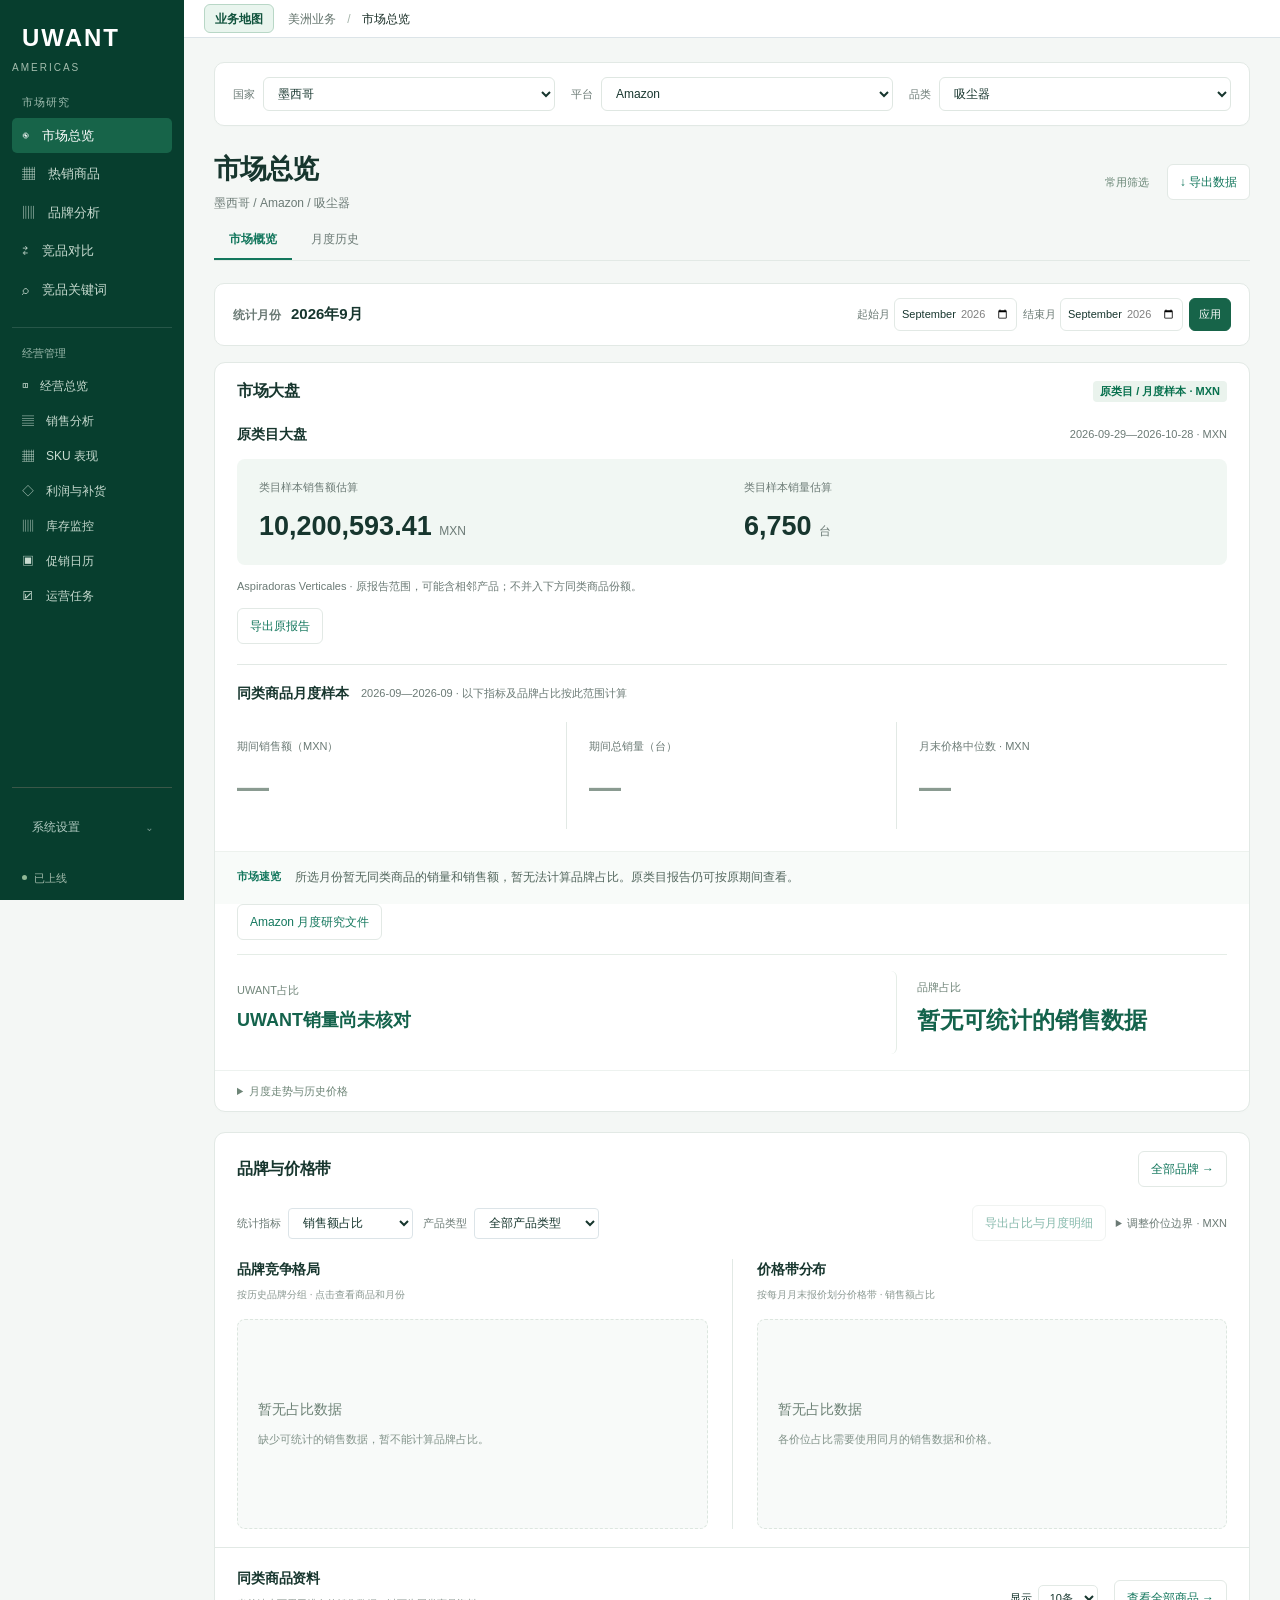
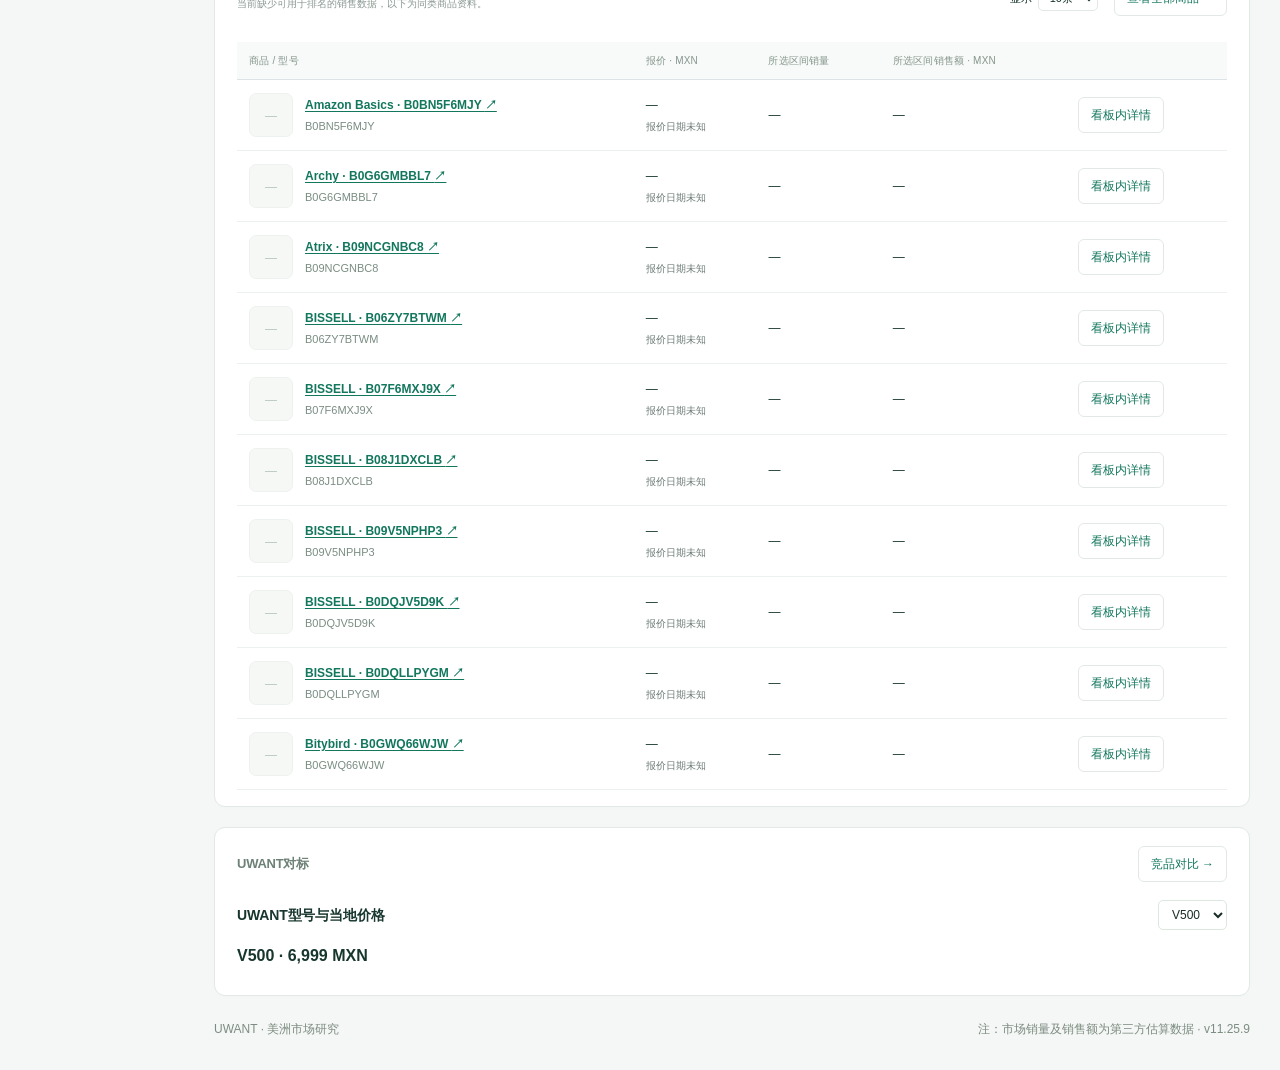
==== commit 7efcc208: "Align category price bands across markets and display Argentina in USD" ====
--- a/index.html
+++ b/index.html
@@ -1,5 +1,5 @@
 <!doctype html>
-<html lang="zh-CN"><head><meta charset="utf-8"><meta name="uwant-release" content="11.25.8"><meta name="viewport" content="width=device-width,initial-scale=1"><title>UWANT · 美洲市场研究</title><link rel="stylesheet" href="rank-photos.css?v=c46d26f58f42"><link rel="stylesheet" href="design-tokens.css?v=b07428344ae8">
+<html lang="zh-CN"><head><meta charset="utf-8"><meta name="uwant-release" content="11.25.9"><meta name="viewport" content="width=device-width,initial-scale=1"><title>UWANT · 美洲市场研究</title><link rel="stylesheet" href="rank-photos.css?v=c46d26f58f42"><link rel="stylesheet" href="design-tokens.css?v=b07428344ae8">
 <link rel="stylesheet" href="ui-data-state.css?v=80425c80e0bc"><link rel="stylesheet" href="review.css?v=786f380ad105"><link rel="stylesheet" href="research-catalog.css?v=6492c4b63ae9"><link rel="stylesheet" href="mercado.css?v=9fa78f26a6cf"><link rel="stylesheet" href="market-presentation.css?v=9a3a66291928"><link rel="stylesheet" href="market-shares.css?v=b10552532bb6"><link rel="stylesheet" href="market-decision.css?v=4ddcac2c6cd3"><link rel="stylesheet" href="operating-workbook.css?v=ffd501b5edf7"></head>
 <body><aside class="sidebar">
 <div class="sidebar-top">
@@ -54,7 +54,7 @@
 <section class="panel result-panel"><div class="workspace-tools"><label class="search-label"><span class="sr-only">搜索品牌、商品或ASIN</span><input id="search" type="search" placeholder="搜索品牌、型号或 ASIN" autocomplete="off"></label><label><span class="sr-only">品牌</span><select id="brand" aria-label="品牌"><option value="">全部品牌</option></select></label><label><span class="sr-only">价格带</span><select id="band" aria-label="价格带"><option value="">全部价格带</option></select></label><button id="reset">重置</button></div><div id="chips" class="chips"></div><div class="panel-head"><div><h2 id="result-title">品牌排行</h2><p id="result-note"></p></div><label><span class="sr-only">排序</span><select id="sort" aria-label="排序"><option value="sales">销量从高到低</option><option value="price">商品价格从低到高</option><option value="rank">平台排名</option></select></label></div><div id="result-gaps"></div><div class="table-scroll"><table><thead id="table-head"></thead><tbody id="table-body"></tbody></table></div><div class="pagination"><span id="page-info"></span><div><button id="prev">上一页</button><button id="next">下一页</button></div></div></section>
 <details class="panel price-panel" id="price-panel"><summary><span>价格分布 <small id="price-note"></small></span><span class="expand-label">展开 / 收起</span></summary><div class="chart-actions"><button id="clear-band">全部价格</button></div><div id="price-chart" class="price-chart" aria-label="价格带商品数量"></div></details>
 <details class="data-note"><summary>数据说明 <span id="data-note-count"></span></summary><div id="quality"></div></details>
-<footer>UWANT · 美洲市场研究<span>注：市场销量及销售额为第三方估算数据 · v11.25.8</span></footer></div><section id="operations-content" hidden><div id="operations-research" class="operations-research" hidden></div><p id="operations-status" role="status">正在加载…</p><iframe id="operations-frame" title="经营工作台" hidden></iframe><button id="operations-retry" hidden>重新加载</button></section></main>
+<footer>UWANT · 美洲市场研究<span>注：市场销量及销售额为第三方估算数据 · v11.25.9</span></footer></div><section id="operations-content" hidden><div id="operations-research" class="operations-research" hidden></div><p id="operations-status" role="status">正在加载…</p><iframe id="operations-frame" title="经营工作台" hidden></iframe><button id="operations-retry" hidden>重新加载</button></section></main>
 <div id="compare-tray" class="compare-tray" hidden><div><strong id="picked-count"></strong><span id="picked-names"></span></div><button id="clear-picks">清空</button><button class="primary" id="open-compare">对比商品</button></div>
 <dialog id="drawer" aria-labelledby="drawer-title"><div class="drawer-head"><div><small id="drawer-kicker">品牌详情</small><h2 id="drawer-title"></h2></div><button id="close-drawer" aria-label="关闭详情">×</button></div><div id="drawer-body"></div></dialog><div id="toast" role="status" class="toast" hidden></div>
-<script src="ui-data-state.js?v=eef134c1bfa1"></script><script src="review-data.js?v=456387840edf"></script><script src="own-data.js?v=a7fbfcb2dc94"></script><script src="focus-brands-data.js?v=c51ab5cbdc93"></script><script src="history-data.js?v=b5e89034dd05"></script><script src="history-metrics.js?v=eed1ff84bc74"></script><script src="competitor-data.js?v=2ea81d4157ca"></script><script src="brazil-data.js?v=7c2544010659"></script><script src="research-evidence-data.js?v=b1341f94fa6e"></script><script src="research-quality.js?v=49a2043333f8"></script><script src="amazon-research-data.js?v=7f147bb2ee7b"></script><script src="amazon-research-model.js?v=e1415a3ee846"></script><script src="product-evidence.js?v=b4068261572e"></script><script src="research-context.js?v=c5c5c17e02e2"></script><script src="monthly-range.js?v=4ecd76e9aff9"></script><script src="product-evidence-additions.js?v=56057c255874"></script><script src="product-public-evidence-2026-11-03.js?v=3f3a14eacf3e"></script><script src="market-data.js?v=1682aeecd03f"></script><script src="competitor-public-data.js?v=eb333977151d"></script><script src="local-channel-products.js?v=5e6705d8812b"></script><script src="fabric-research.js?v=35e8e36ac29a"></script><script src="fabric-decisions.js?v=739213127926"></script><script src="product-library.js?v=1742098679bd"></script><script src="monthly-workbench.js?v=5f7c2b3ab7e5"></script><script src="local-product-context.js?v=3280352c8f9c"></script><script src="keyword-research.js?v=9f129ec4d110"></script><script src="market-source-data.js?v=e08ed3300834"></script><script src="sample-sales-shares.js?v=3929e7536615"></script><script src="market-share-chart.js?v=b6900ca996d8"></script><script src="sample-shares-ui.js?v=264a506d55a8"></script><script src="market-intelligence.js?v=5f608013cf80"></script><script src="market-workbench.js?v=c7e629df46bb"></script><script src="market-summary.js?v=481ac6878f52"></script><script src="research-catalog-ui.js?v=2ab13e40449e"></script><script src="mercado-data.js?v=536f4ea7a240"></script><script src="published-research-data.js?v=77e0858b4cfc"></script><script src="research-overlay.js?v=7de042a62024"></script><script src="market-integrity.js?v=aedccdb0c16b"></script><script src="research-snapshot.js?v=483ebd29fb38"></script><script src="market-insights.js?v=641c0f387d6f"></script><script src="coverage-data.js?v=46489b26119c"></script><script src="research-archive.js?v=cb9957db8fe3"></script><script src="coverage-monitor.js?v=e54f17ebd329"></script><script src="mercado-public-catalogue.js?v=3e177d98d698"></script><script src="mercado-coverage-summary.js?v=2a3f6ee74759"></script><script src="mercado-history.js?v=54aff5de6494"></script><script src="mercado-lifetime-observations.js?v=6041ab950a4e"></script><script src="mercado-lifetime.js?v=0c70603f1be1"></script><script src="mercado.js?v=c759935a9752"></script><script src="model.js?v=36093b687fbc"></script><script src="market-workspace-enhancements.js?v=6d558708606e"></script><script src="research-channels.js?v=0f1ce473621e"></script><script src="research-data-admin.js?v=04e72825dcd7"></script><script src="mercado-layout.js?v=e8990b045319"></script><script src="local-operating.js?v=d48464e0ec00"></script><script src="uwant-shipments.js?v=0c2e6ff12743"></script><script src="market-decision-model.js?v=9d0f2bbecaf6"></script><script src="market-validation.js?v=7bccbba37e48"></script><script src="market-decision-ui.js?v=df1bd6ed25b7"></script><script src="rank-photos.js?v=12dd6a2ece34"></script><script src="market-history/product-photos.js?v=81b982a43be9"></script><script src="market-overview-layout.js?v=b5b8903967ec"></script><script src="market-presentation.js?v=9d8ca10dc71d"></script><script src="operating-promotion.js?v=0d858e619368"></script><script src="operating-event.js?v=ddf9c277f220"></script><script src="operating-workbook.js?v=704aea392b73"></script><script src="operating-transfer.js?v=4f2c42c1275c"></script><script src="market-period.js?v=c385559623a3"></script><script src="all-channel-market.js?v=da71587d82cb"></script><script src="seller-monthly.js?v=6d0509119657"></script><script src="review.js?v=8ad06509c621"></script></body></html>
+<script src="market-currency.js?v=e85badd78f79"></script><script src="ui-data-state.js?v=eef134c1bfa1"></script><script src="review-data.js?v=456387840edf"></script><script src="own-data.js?v=a7fbfcb2dc94"></script><script src="focus-brands-data.js?v=c51ab5cbdc93"></script><script src="history-data.js?v=b5e89034dd05"></script><script src="history-metrics.js?v=eed1ff84bc74"></script><script src="competitor-data.js?v=2ea81d4157ca"></script><script src="brazil-data.js?v=7c2544010659"></script><script src="research-evidence-data.js?v=b1341f94fa6e"></script><script src="research-quality.js?v=49a2043333f8"></script><script src="amazon-research-data.js?v=7f147bb2ee7b"></script><script src="amazon-research-model.js?v=e1415a3ee846"></script><script src="product-evidence.js?v=7f96621c3a37"></script><script src="research-context.js?v=c5c5c17e02e2"></script><script src="monthly-range.js?v=4ecd76e9aff9"></script><script src="product-evidence-additions.js?v=56057c255874"></script><script src="product-public-evidence-2026-11-03.js?v=3f3a14eacf3e"></script><script src="market-data.js?v=1682aeecd03f"></script><script src="competitor-public-data.js?v=eb333977151d"></script><script src="local-channel-products.js?v=5e6705d8812b"></script><script src="fabric-research.js?v=35e8e36ac29a"></script><script src="fabric-decisions.js?v=739213127926"></script><script src="product-library.js?v=1742098679bd"></script><script src="monthly-workbench.js?v=5f7c2b3ab7e5"></script><script src="local-product-context.js?v=3280352c8f9c"></script><script src="keyword-research.js?v=9f129ec4d110"></script><script src="market-source-data.js?v=e08ed3300834"></script><script src="sample-sales-shares.js?v=3929e7536615"></script><script src="market-share-chart.js?v=b6900ca996d8"></script><script src="sample-shares-ui.js?v=264a506d55a8"></script><script src="market-intelligence.js?v=5f608013cf80"></script><script src="market-workbench.js?v=29f96f7ab5aa"></script><script src="market-summary.js?v=481ac6878f52"></script><script src="research-catalog-ui.js?v=2ab13e40449e"></script><script src="mercado-data.js?v=536f4ea7a240"></script><script src="published-research-data.js?v=77e0858b4cfc"></script><script src="research-overlay.js?v=7de042a62024"></script><script src="market-integrity.js?v=aedccdb0c16b"></script><script src="research-snapshot.js?v=483ebd29fb38"></script><script src="market-insights.js?v=6e6875b33d35"></script><script src="coverage-data.js?v=46489b26119c"></script><script src="research-archive.js?v=cb9957db8fe3"></script><script src="coverage-monitor.js?v=e54f17ebd329"></script><script src="mercado-public-catalogue.js?v=3e177d98d698"></script><script src="mercado-coverage-summary.js?v=ddb5f83ed4d5"></script><script src="mercado-history.js?v=dd52a93394b4"></script><script src="mercado-lifetime-observations.js?v=6041ab950a4e"></script><script src="mercado-lifetime.js?v=8bb9aac652e0"></script><script src="mercado.js?v=717d5a384f12"></script><script src="model.js?v=8686a5102e4b"></script><script src="market-workspace-enhancements.js?v=841243f72c2c"></script><script src="research-channels.js?v=0f1ce473621e"></script><script src="research-data-admin.js?v=04e72825dcd7"></script><script src="mercado-layout.js?v=b27930c26ccb"></script><script src="local-operating.js?v=d48464e0ec00"></script><script src="uwant-shipments.js?v=0c2e6ff12743"></script><script src="market-decision-model.js?v=e327d680b507"></script><script src="market-validation.js?v=7bccbba37e48"></script><script src="market-decision-ui.js?v=df1bd6ed25b7"></script><script src="rank-photos.js?v=12dd6a2ece34"></script><script src="market-history/product-photos.js?v=81b982a43be9"></script><script src="market-overview-layout.js?v=c90200a75578"></script><script src="market-presentation.js?v=9d6f0d51c156"></script><script src="operating-promotion.js?v=0d858e619368"></script><script src="operating-event.js?v=ddf9c277f220"></script><script src="operating-workbook.js?v=704aea392b73"></script><script src="operating-transfer.js?v=4f2c42c1275c"></script><script src="market-period.js?v=c385559623a3"></script><script src="all-channel-market.js?v=ac57486cfce1"></script><script src="seller-monthly.js?v=6d0509119657"></script><script src="review.js?v=8ad06509c621"></script></body></html>
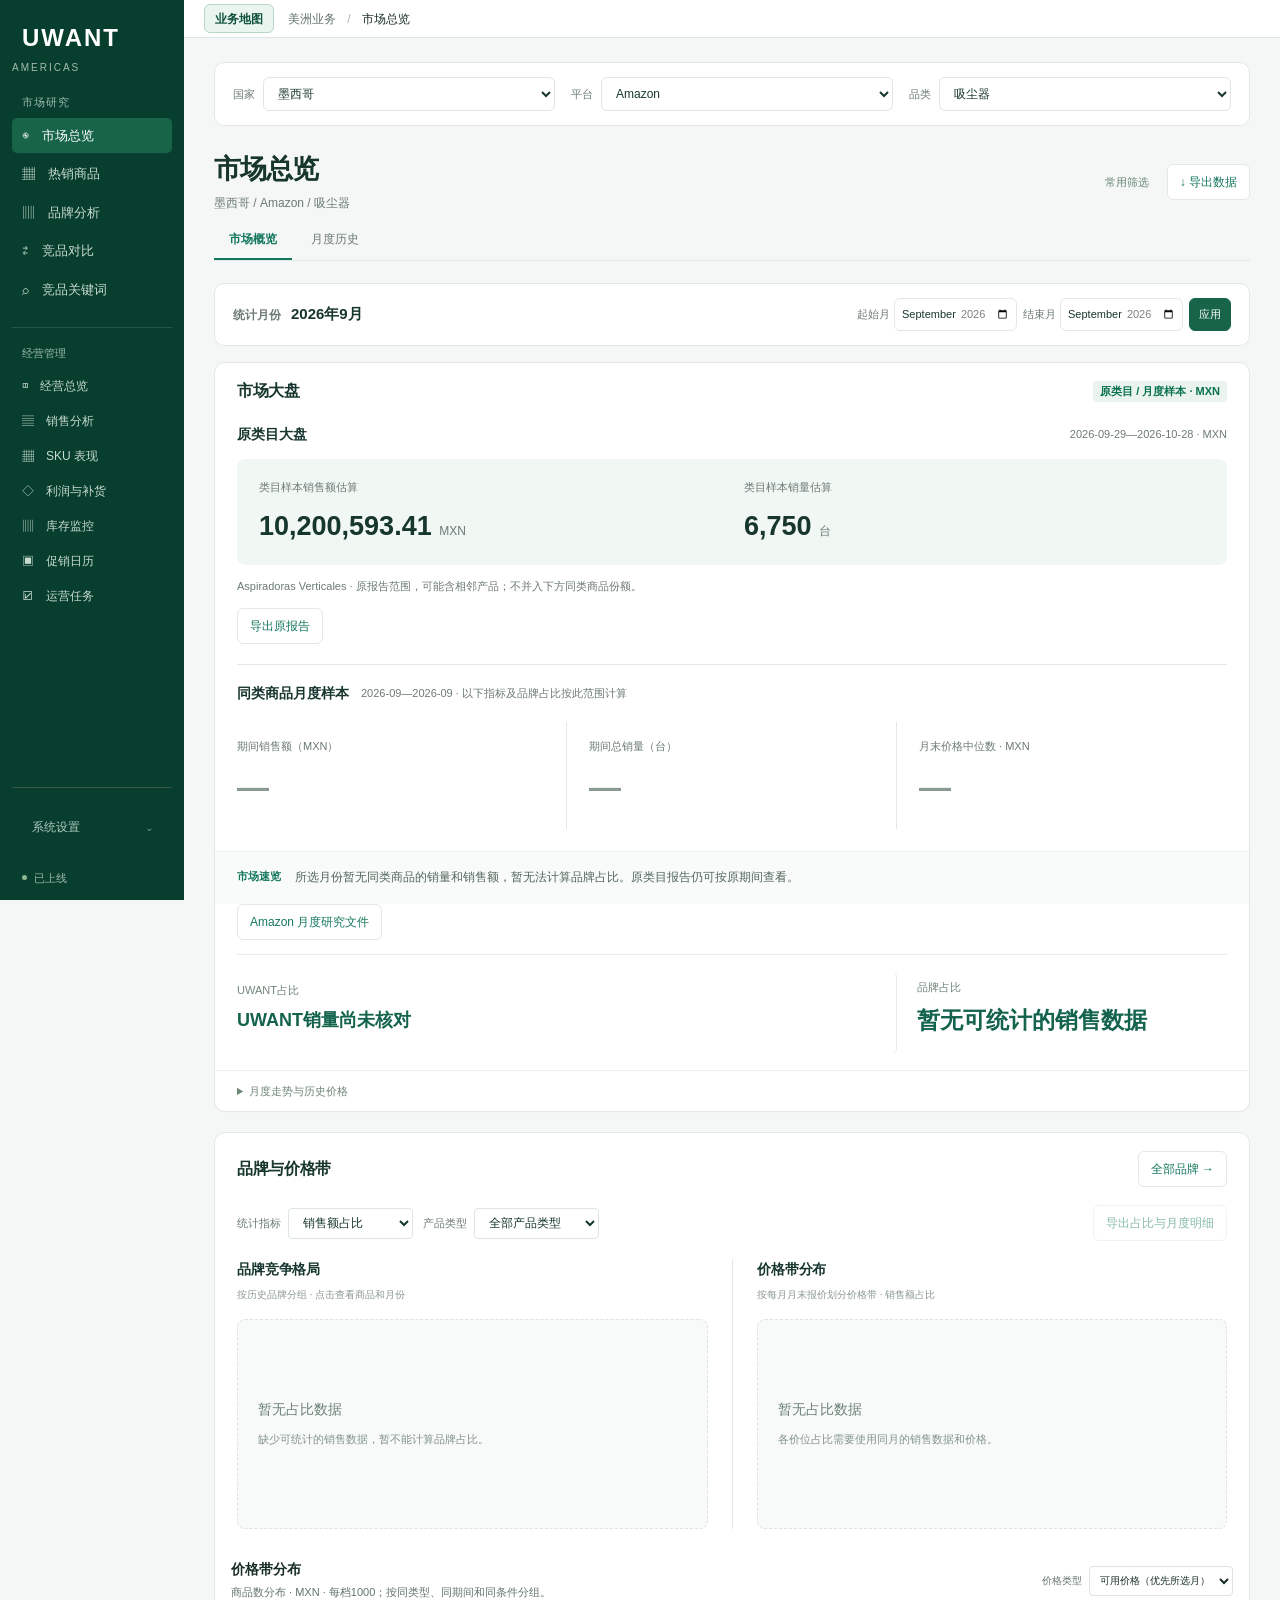
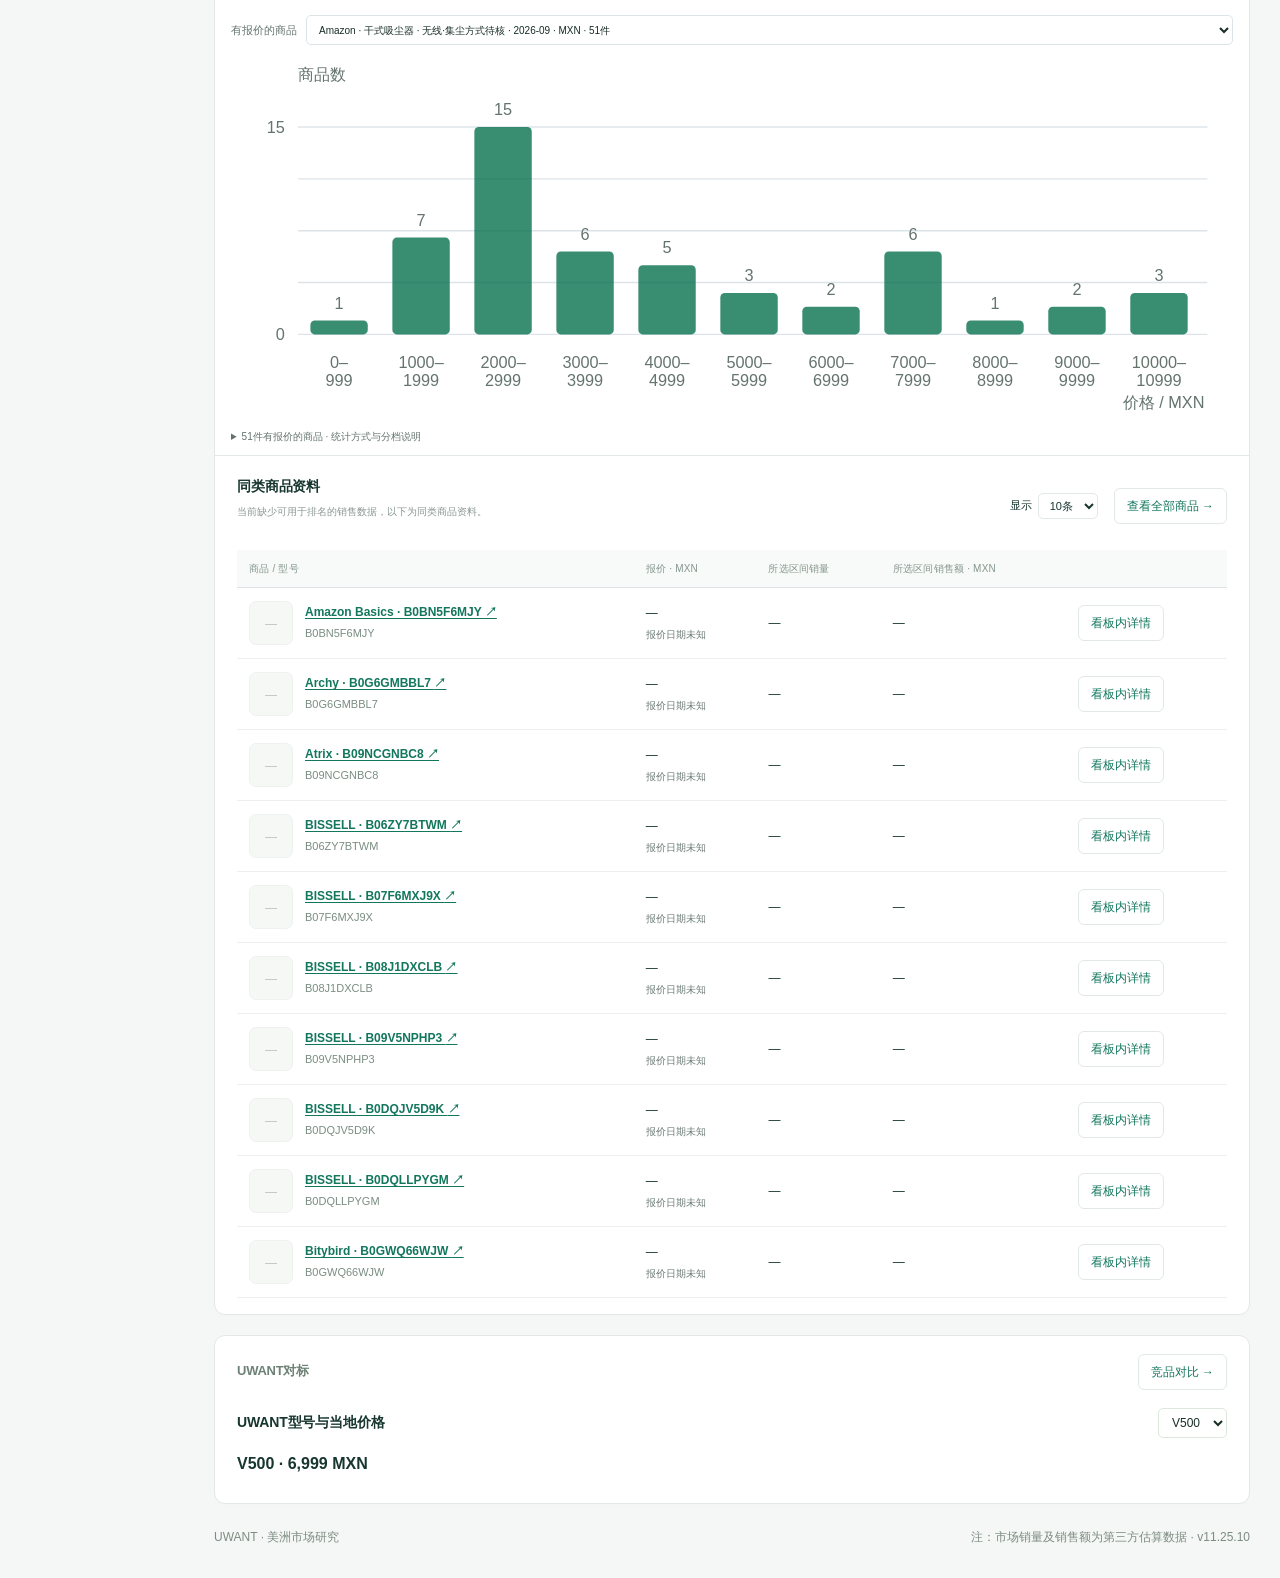
==== commit 27e81aab: "Use category price tiers and restore rolling sales visibility across markets" ====
--- a/index.html
+++ b/index.html
@@ -1,5 +1,5 @@
 <!doctype html>
-<html lang="zh-CN"><head><meta charset="utf-8"><meta name="uwant-release" content="11.25.9"><meta name="viewport" content="width=device-width,initial-scale=1"><title>UWANT · 美洲市场研究</title><link rel="stylesheet" href="rank-photos.css?v=c46d26f58f42"><link rel="stylesheet" href="design-tokens.css?v=b07428344ae8">
+<html lang="zh-CN"><head><meta charset="utf-8"><meta name="uwant-release" content="11.25.10"><meta name="viewport" content="width=device-width,initial-scale=1"><title>UWANT · 美洲市场研究</title><link rel="stylesheet" href="rank-photos.css?v=c46d26f58f42"><link rel="stylesheet" href="design-tokens.css?v=b07428344ae8">
 <link rel="stylesheet" href="ui-data-state.css?v=80425c80e0bc"><link rel="stylesheet" href="review.css?v=786f380ad105"><link rel="stylesheet" href="research-catalog.css?v=6492c4b63ae9"><link rel="stylesheet" href="mercado.css?v=9fa78f26a6cf"><link rel="stylesheet" href="market-presentation.css?v=9a3a66291928"><link rel="stylesheet" href="market-shares.css?v=b10552532bb6"><link rel="stylesheet" href="market-decision.css?v=4ddcac2c6cd3"><link rel="stylesheet" href="operating-workbook.css?v=ffd501b5edf7"></head>
 <body><aside class="sidebar">
 <div class="sidebar-top">
@@ -54,7 +54,7 @@
 <section class="panel result-panel"><div class="workspace-tools"><label class="search-label"><span class="sr-only">搜索品牌、商品或ASIN</span><input id="search" type="search" placeholder="搜索品牌、型号或 ASIN" autocomplete="off"></label><label><span class="sr-only">品牌</span><select id="brand" aria-label="品牌"><option value="">全部品牌</option></select></label><label><span class="sr-only">价格带</span><select id="band" aria-label="价格带"><option value="">全部价格带</option></select></label><button id="reset">重置</button></div><div id="chips" class="chips"></div><div class="panel-head"><div><h2 id="result-title">品牌排行</h2><p id="result-note"></p></div><label><span class="sr-only">排序</span><select id="sort" aria-label="排序"><option value="sales">销量从高到低</option><option value="price">商品价格从低到高</option><option value="rank">平台排名</option></select></label></div><div id="result-gaps"></div><div class="table-scroll"><table><thead id="table-head"></thead><tbody id="table-body"></tbody></table></div><div class="pagination"><span id="page-info"></span><div><button id="prev">上一页</button><button id="next">下一页</button></div></div></section>
 <details class="panel price-panel" id="price-panel"><summary><span>价格分布 <small id="price-note"></small></span><span class="expand-label">展开 / 收起</span></summary><div class="chart-actions"><button id="clear-band">全部价格</button></div><div id="price-chart" class="price-chart" aria-label="价格带商品数量"></div></details>
 <details class="data-note"><summary>数据说明 <span id="data-note-count"></span></summary><div id="quality"></div></details>
-<footer>UWANT · 美洲市场研究<span>注：市场销量及销售额为第三方估算数据 · v11.25.9</span></footer></div><section id="operations-content" hidden><div id="operations-research" class="operations-research" hidden></div><p id="operations-status" role="status">正在加载…</p><iframe id="operations-frame" title="经营工作台" hidden></iframe><button id="operations-retry" hidden>重新加载</button></section></main>
+<footer>UWANT · 美洲市场研究<span>注：市场销量及销售额为第三方估算数据 · v11.25.10</span></footer></div><section id="operations-content" hidden><div id="operations-research" class="operations-research" hidden></div><p id="operations-status" role="status">正在加载…</p><iframe id="operations-frame" title="经营工作台" hidden></iframe><button id="operations-retry" hidden>重新加载</button></section></main>
 <div id="compare-tray" class="compare-tray" hidden><div><strong id="picked-count"></strong><span id="picked-names"></span></div><button id="clear-picks">清空</button><button class="primary" id="open-compare">对比商品</button></div>
 <dialog id="drawer" aria-labelledby="drawer-title"><div class="drawer-head"><div><small id="drawer-kicker">品牌详情</small><h2 id="drawer-title"></h2></div><button id="close-drawer" aria-label="关闭详情">×</button></div><div id="drawer-body"></div></dialog><div id="toast" role="status" class="toast" hidden></div>
-<script src="market-currency.js?v=e85badd78f79"></script><script src="ui-data-state.js?v=eef134c1bfa1"></script><script src="review-data.js?v=456387840edf"></script><script src="own-data.js?v=a7fbfcb2dc94"></script><script src="focus-brands-data.js?v=c51ab5cbdc93"></script><script src="history-data.js?v=b5e89034dd05"></script><script src="history-metrics.js?v=eed1ff84bc74"></script><script src="competitor-data.js?v=2ea81d4157ca"></script><script src="brazil-data.js?v=7c2544010659"></script><script src="research-evidence-data.js?v=b1341f94fa6e"></script><script src="research-quality.js?v=49a2043333f8"></script><script src="amazon-research-data.js?v=7f147bb2ee7b"></script><script src="amazon-research-model.js?v=e1415a3ee846"></script><script src="product-evidence.js?v=7f96621c3a37"></script><script src="research-context.js?v=c5c5c17e02e2"></script><script src="monthly-range.js?v=4ecd76e9aff9"></script><script src="product-evidence-additions.js?v=56057c255874"></script><script src="product-public-evidence-2026-11-03.js?v=3f3a14eacf3e"></script><script src="market-data.js?v=1682aeecd03f"></script><script src="competitor-public-data.js?v=eb333977151d"></script><script src="local-channel-products.js?v=5e6705d8812b"></script><script src="fabric-research.js?v=35e8e36ac29a"></script><script src="fabric-decisions.js?v=739213127926"></script><script src="product-library.js?v=1742098679bd"></script><script src="monthly-workbench.js?v=5f7c2b3ab7e5"></script><script src="local-product-context.js?v=3280352c8f9c"></script><script src="keyword-research.js?v=9f129ec4d110"></script><script src="market-source-data.js?v=e08ed3300834"></script><script src="sample-sales-shares.js?v=3929e7536615"></script><script src="market-share-chart.js?v=b6900ca996d8"></script><script src="sample-shares-ui.js?v=264a506d55a8"></script><script src="market-intelligence.js?v=5f608013cf80"></script><script src="market-workbench.js?v=29f96f7ab5aa"></script><script src="market-summary.js?v=481ac6878f52"></script><script src="research-catalog-ui.js?v=2ab13e40449e"></script><script src="mercado-data.js?v=536f4ea7a240"></script><script src="published-research-data.js?v=77e0858b4cfc"></script><script src="research-overlay.js?v=7de042a62024"></script><script src="market-integrity.js?v=aedccdb0c16b"></script><script src="research-snapshot.js?v=483ebd29fb38"></script><script src="market-insights.js?v=6e6875b33d35"></script><script src="coverage-data.js?v=46489b26119c"></script><script src="research-archive.js?v=cb9957db8fe3"></script><script src="coverage-monitor.js?v=e54f17ebd329"></script><script src="mercado-public-catalogue.js?v=3e177d98d698"></script><script src="mercado-coverage-summary.js?v=ddb5f83ed4d5"></script><script src="mercado-history.js?v=dd52a93394b4"></script><script src="mercado-lifetime-observations.js?v=6041ab950a4e"></script><script src="mercado-lifetime.js?v=8bb9aac652e0"></script><script src="mercado.js?v=717d5a384f12"></script><script src="model.js?v=8686a5102e4b"></script><script src="market-workspace-enhancements.js?v=841243f72c2c"></script><script src="research-channels.js?v=0f1ce473621e"></script><script src="research-data-admin.js?v=04e72825dcd7"></script><script src="mercado-layout.js?v=b27930c26ccb"></script><script src="local-operating.js?v=d48464e0ec00"></script><script src="uwant-shipments.js?v=0c2e6ff12743"></script><script src="market-decision-model.js?v=e327d680b507"></script><script src="market-validation.js?v=7bccbba37e48"></script><script src="market-decision-ui.js?v=df1bd6ed25b7"></script><script src="rank-photos.js?v=12dd6a2ece34"></script><script src="market-history/product-photos.js?v=81b982a43be9"></script><script src="market-overview-layout.js?v=c90200a75578"></script><script src="market-presentation.js?v=9d6f0d51c156"></script><script src="operating-promotion.js?v=0d858e619368"></script><script src="operating-event.js?v=ddf9c277f220"></script><script src="operating-workbook.js?v=704aea392b73"></script><script src="operating-transfer.js?v=4f2c42c1275c"></script><script src="market-period.js?v=c385559623a3"></script><script src="all-channel-market.js?v=ac57486cfce1"></script><script src="seller-monthly.js?v=6d0509119657"></script><script src="review.js?v=8ad06509c621"></script></body></html>
+<script src="market-currency.js?v=e85badd78f79"></script><script src="ui-data-state.js?v=eef134c1bfa1"></script><script src="review-data.js?v=456387840edf"></script><script src="own-data.js?v=a7fbfcb2dc94"></script><script src="focus-brands-data.js?v=c51ab5cbdc93"></script><script src="history-data.js?v=b5e89034dd05"></script><script src="history-metrics.js?v=eed1ff84bc74"></script><script src="competitor-data.js?v=2ea81d4157ca"></script><script src="brazil-data.js?v=7c2544010659"></script><script src="research-evidence-data.js?v=b1341f94fa6e"></script><script src="research-quality.js?v=49a2043333f8"></script><script src="amazon-research-data.js?v=7f147bb2ee7b"></script><script src="amazon-research-model.js?v=e1415a3ee846"></script><script src="product-evidence.js?v=7f96621c3a37"></script><script src="research-context.js?v=c5c5c17e02e2"></script><script src="monthly-range.js?v=4ecd76e9aff9"></script><script src="product-evidence-additions.js?v=56057c255874"></script><script src="product-public-evidence-2026-11-03.js?v=3f3a14eacf3e"></script><script src="market-data.js?v=1682aeecd03f"></script><script src="competitor-public-data.js?v=eb333977151d"></script><script src="local-channel-products.js?v=5e6705d8812b"></script><script src="fabric-research.js?v=35e8e36ac29a"></script><script src="fabric-decisions.js?v=739213127926"></script><script src="product-library.js?v=1742098679bd"></script><script src="monthly-workbench.js?v=5f7c2b3ab7e5"></script><script src="local-product-context.js?v=3280352c8f9c"></script><script src="keyword-research.js?v=9f129ec4d110"></script><script src="market-source-data.js?v=e08ed3300834"></script><script src="sample-sales-shares.js?v=3929e7536615"></script><script src="market-share-chart.js?v=b6900ca996d8"></script><script src="sample-shares-ui.js?v=e584e974c32b"></script><script src="market-intelligence.js?v=5f608013cf80"></script><script src="market-workbench.js?v=6088a5bafc16"></script><script src="market-summary.js?v=481ac6878f52"></script><script src="research-catalog-ui.js?v=2ab13e40449e"></script><script src="mercado-data.js?v=536f4ea7a240"></script><script src="published-research-data.js?v=77e0858b4cfc"></script><script src="research-overlay.js?v=7de042a62024"></script><script src="market-integrity.js?v=aedccdb0c16b"></script><script src="research-snapshot.js?v=483ebd29fb38"></script><script src="market-insights.js?v=6e6875b33d35"></script><script src="coverage-data.js?v=46489b26119c"></script><script src="research-archive.js?v=cb9957db8fe3"></script><script src="coverage-monitor.js?v=e54f17ebd329"></script><script src="mercado-public-catalogue.js?v=3e177d98d698"></script><script src="mercado-coverage-summary.js?v=5e5251f26034"></script><script src="mercado-history.js?v=dd52a93394b4"></script><script src="mercado-lifetime-observations.js?v=6041ab950a4e"></script><script src="mercado-lifetime.js?v=8bb9aac652e0"></script><script src="mercado.js?v=717d5a384f12"></script><script src="model.js?v=790cc11c4f9c"></script><script src="market-workspace-enhancements.js?v=841243f72c2c"></script><script src="research-channels.js?v=0f1ce473621e"></script><script src="research-data-admin.js?v=04e72825dcd7"></script><script src="mercado-layout.js?v=b27930c26ccb"></script><script src="local-operating.js?v=d48464e0ec00"></script><script src="uwant-shipments.js?v=0c2e6ff12743"></script><script src="market-decision-model.js?v=e327d680b507"></script><script src="market-validation.js?v=7bccbba37e48"></script><script src="market-decision-ui.js?v=df1bd6ed25b7"></script><script src="rank-photos.js?v=12dd6a2ece34"></script><script src="market-history/product-photos.js?v=81b982a43be9"></script><script src="market-overview-layout.js?v=c90200a75578"></script><script src="market-presentation.js?v=9d6f0d51c156"></script><script src="operating-promotion.js?v=0d858e619368"></script><script src="operating-event.js?v=ddf9c277f220"></script><script src="operating-workbook.js?v=704aea392b73"></script><script src="operating-transfer.js?v=4f2c42c1275c"></script><script src="market-period.js?v=c385559623a3"></script><script src="all-channel-market.js?v=703f374e4a4c"></script><script src="seller-monthly.js?v=6d0509119657"></script><script src="review.js?v=62b210725ebc"></script></body></html>
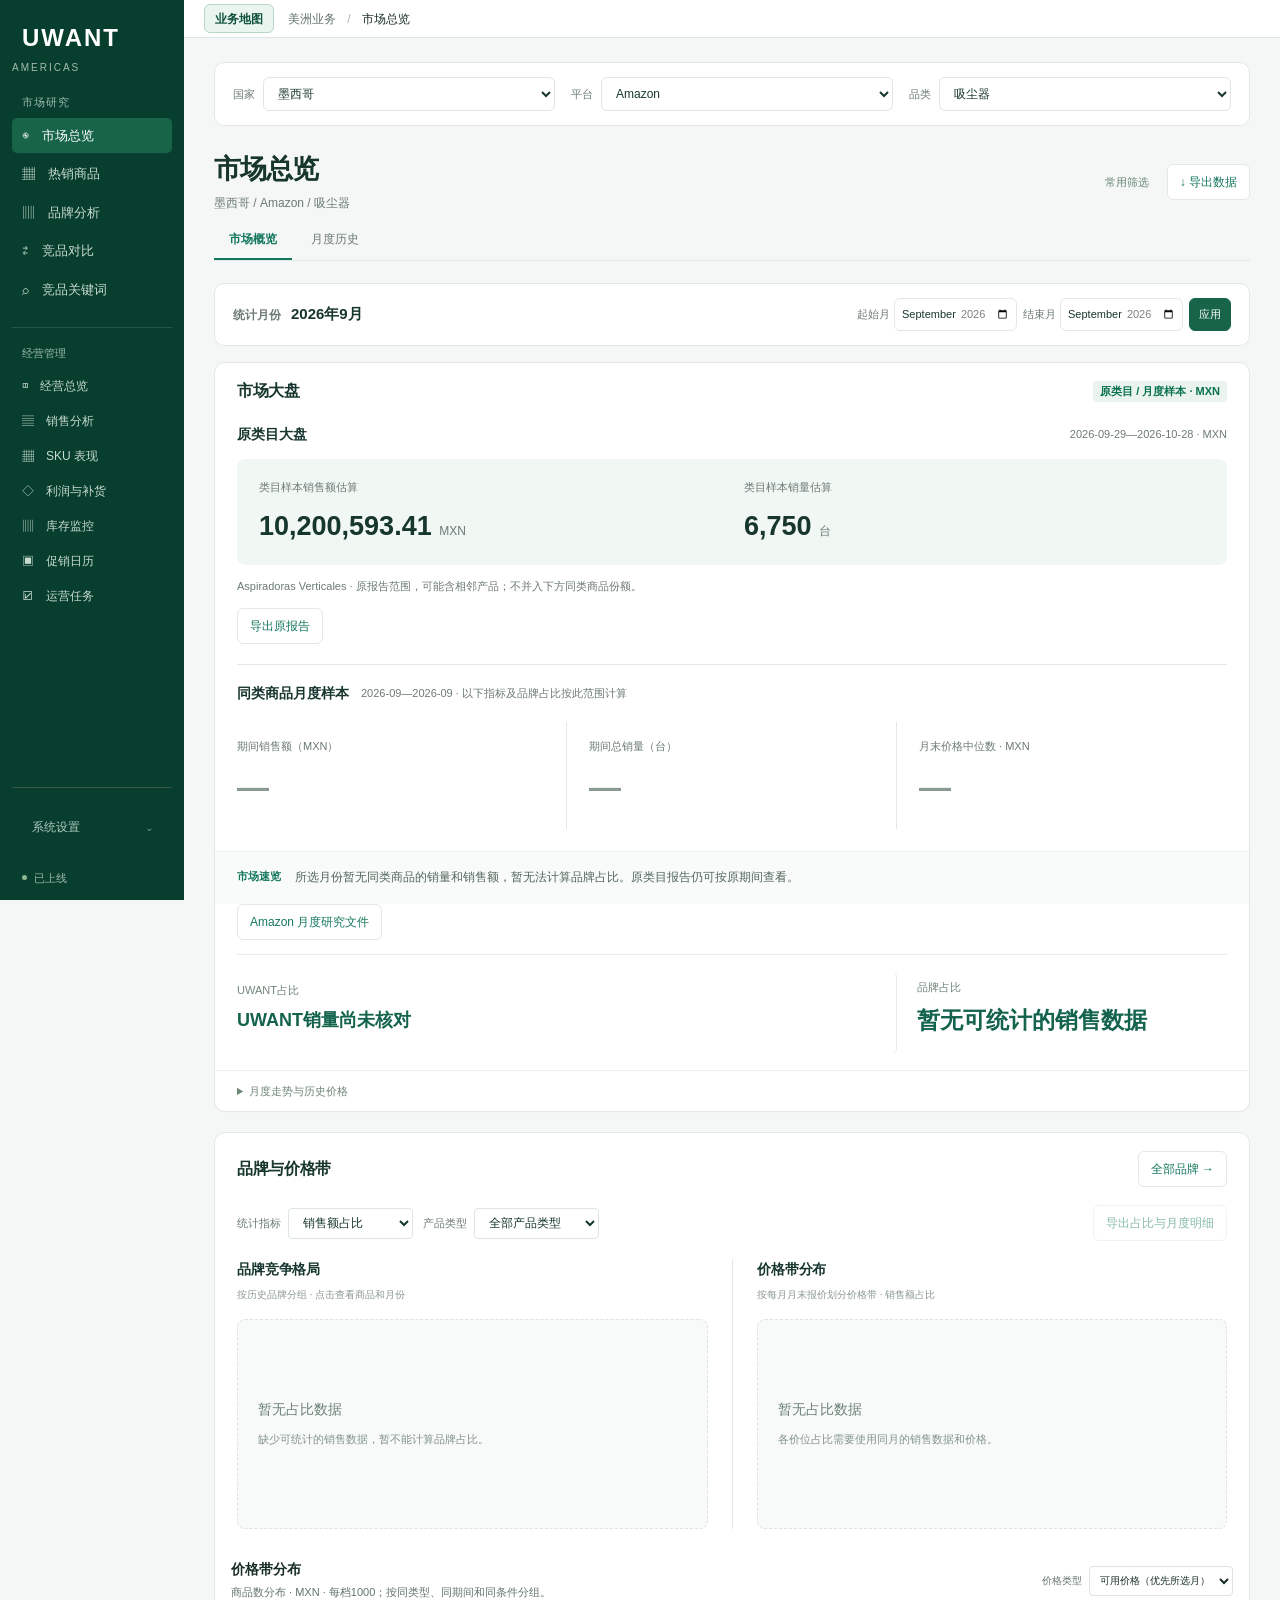
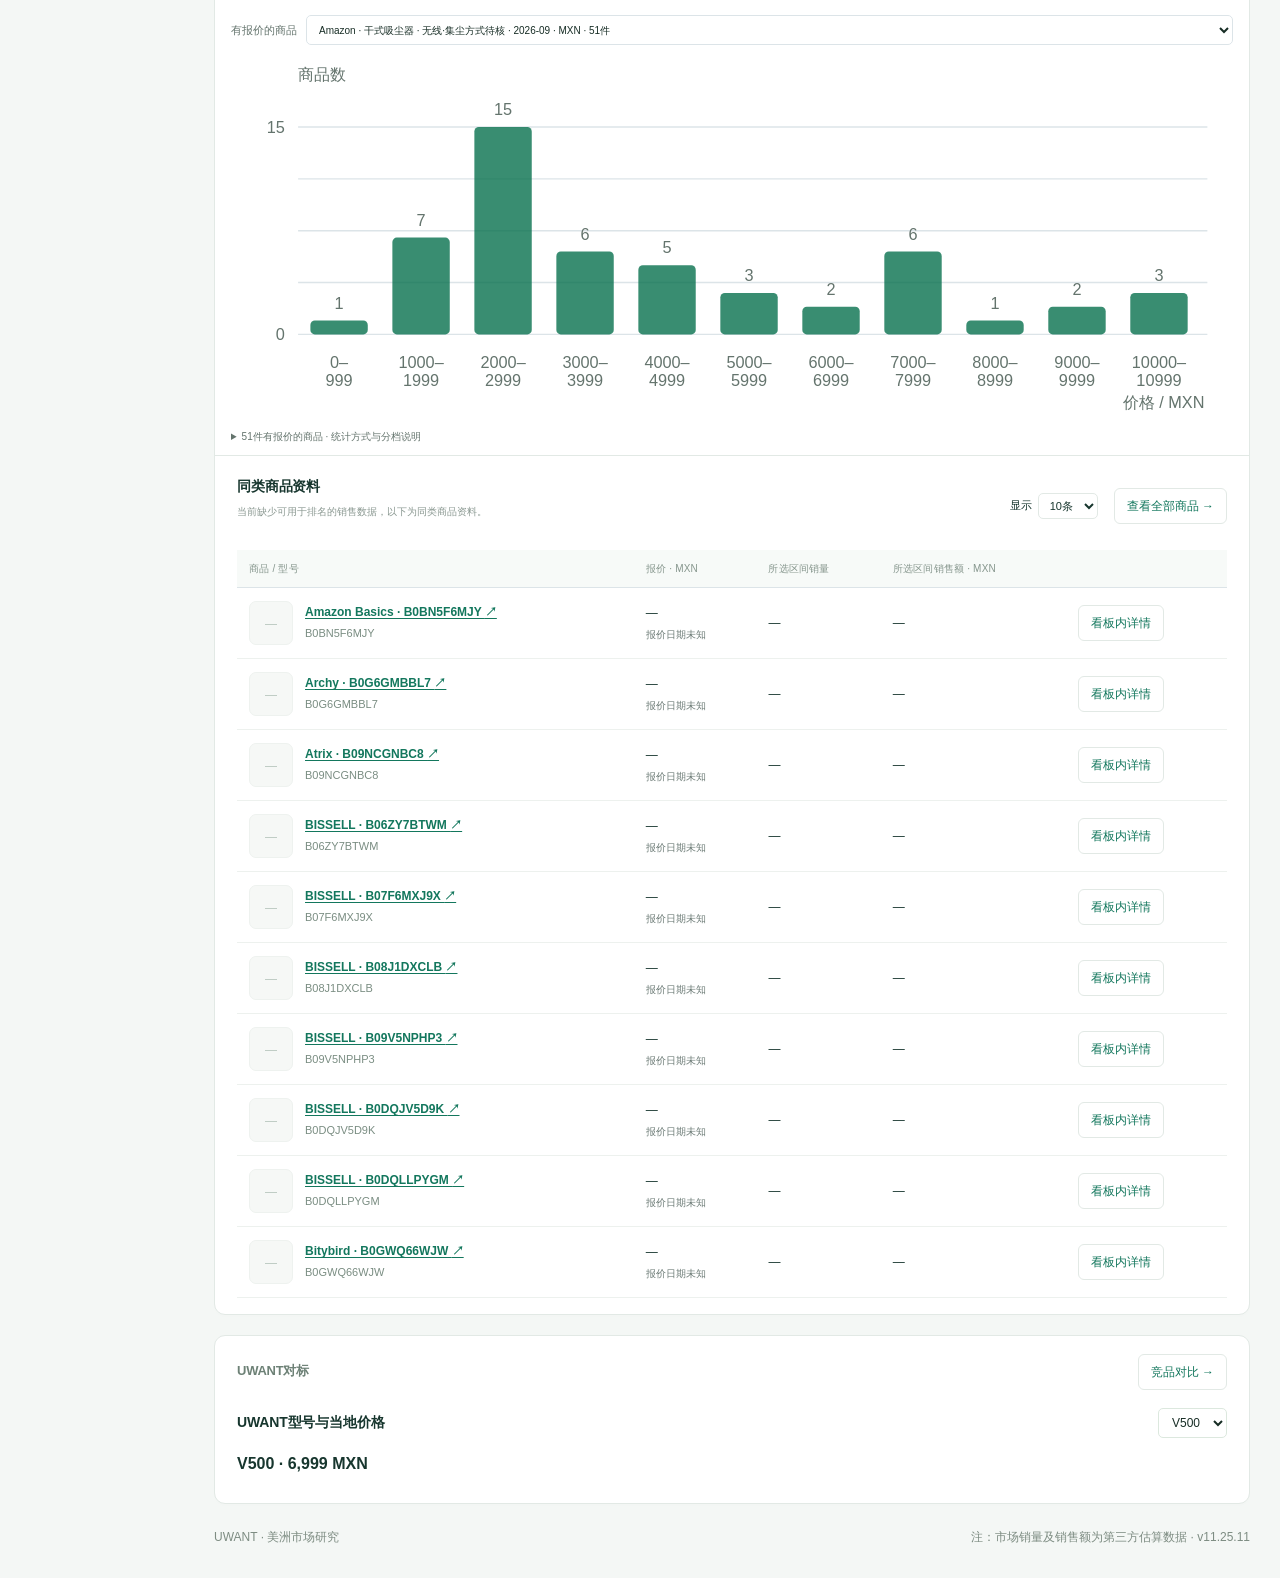
==== commit 9eb01bc3: "Show lifetime unit totals separately from rolling revenue estimates" ====
--- a/index.html
+++ b/index.html
@@ -1,5 +1,5 @@
 <!doctype html>
-<html lang="zh-CN"><head><meta charset="utf-8"><meta name="uwant-release" content="11.25.10"><meta name="viewport" content="width=device-width,initial-scale=1"><title>UWANT · 美洲市场研究</title><link rel="stylesheet" href="rank-photos.css?v=c46d26f58f42"><link rel="stylesheet" href="design-tokens.css?v=b07428344ae8">
+<html lang="zh-CN"><head><meta charset="utf-8"><meta name="uwant-release" content="11.25.11"><meta name="viewport" content="width=device-width,initial-scale=1"><title>UWANT · 美洲市场研究</title><link rel="stylesheet" href="rank-photos.css?v=c46d26f58f42"><link rel="stylesheet" href="design-tokens.css?v=b07428344ae8">
 <link rel="stylesheet" href="ui-data-state.css?v=80425c80e0bc"><link rel="stylesheet" href="review.css?v=786f380ad105"><link rel="stylesheet" href="research-catalog.css?v=6492c4b63ae9"><link rel="stylesheet" href="mercado.css?v=9fa78f26a6cf"><link rel="stylesheet" href="market-presentation.css?v=9a3a66291928"><link rel="stylesheet" href="market-shares.css?v=b10552532bb6"><link rel="stylesheet" href="market-decision.css?v=4ddcac2c6cd3"><link rel="stylesheet" href="operating-workbook.css?v=ffd501b5edf7"></head>
 <body><aside class="sidebar">
 <div class="sidebar-top">
@@ -54,7 +54,7 @@
 <section class="panel result-panel"><div class="workspace-tools"><label class="search-label"><span class="sr-only">搜索品牌、商品或ASIN</span><input id="search" type="search" placeholder="搜索品牌、型号或 ASIN" autocomplete="off"></label><label><span class="sr-only">品牌</span><select id="brand" aria-label="品牌"><option value="">全部品牌</option></select></label><label><span class="sr-only">价格带</span><select id="band" aria-label="价格带"><option value="">全部价格带</option></select></label><button id="reset">重置</button></div><div id="chips" class="chips"></div><div class="panel-head"><div><h2 id="result-title">品牌排行</h2><p id="result-note"></p></div><label><span class="sr-only">排序</span><select id="sort" aria-label="排序"><option value="sales">销量从高到低</option><option value="price">商品价格从低到高</option><option value="rank">平台排名</option></select></label></div><div id="result-gaps"></div><div class="table-scroll"><table><thead id="table-head"></thead><tbody id="table-body"></tbody></table></div><div class="pagination"><span id="page-info"></span><div><button id="prev">上一页</button><button id="next">下一页</button></div></div></section>
 <details class="panel price-panel" id="price-panel"><summary><span>价格分布 <small id="price-note"></small></span><span class="expand-label">展开 / 收起</span></summary><div class="chart-actions"><button id="clear-band">全部价格</button></div><div id="price-chart" class="price-chart" aria-label="价格带商品数量"></div></details>
 <details class="data-note"><summary>数据说明 <span id="data-note-count"></span></summary><div id="quality"></div></details>
-<footer>UWANT · 美洲市场研究<span>注：市场销量及销售额为第三方估算数据 · v11.25.10</span></footer></div><section id="operations-content" hidden><div id="operations-research" class="operations-research" hidden></div><p id="operations-status" role="status">正在加载…</p><iframe id="operations-frame" title="经营工作台" hidden></iframe><button id="operations-retry" hidden>重新加载</button></section></main>
+<footer>UWANT · 美洲市场研究<span>注：市场销量及销售额为第三方估算数据 · v11.25.11</span></footer></div><section id="operations-content" hidden><div id="operations-research" class="operations-research" hidden></div><p id="operations-status" role="status">正在加载…</p><iframe id="operations-frame" title="经营工作台" hidden></iframe><button id="operations-retry" hidden>重新加载</button></section></main>
 <div id="compare-tray" class="compare-tray" hidden><div><strong id="picked-count"></strong><span id="picked-names"></span></div><button id="clear-picks">清空</button><button class="primary" id="open-compare">对比商品</button></div>
 <dialog id="drawer" aria-labelledby="drawer-title"><div class="drawer-head"><div><small id="drawer-kicker">品牌详情</small><h2 id="drawer-title"></h2></div><button id="close-drawer" aria-label="关闭详情">×</button></div><div id="drawer-body"></div></dialog><div id="toast" role="status" class="toast" hidden></div>
-<script src="market-currency.js?v=e85badd78f79"></script><script src="ui-data-state.js?v=eef134c1bfa1"></script><script src="review-data.js?v=456387840edf"></script><script src="own-data.js?v=a7fbfcb2dc94"></script><script src="focus-brands-data.js?v=c51ab5cbdc93"></script><script src="history-data.js?v=b5e89034dd05"></script><script src="history-metrics.js?v=eed1ff84bc74"></script><script src="competitor-data.js?v=2ea81d4157ca"></script><script src="brazil-data.js?v=7c2544010659"></script><script src="research-evidence-data.js?v=b1341f94fa6e"></script><script src="research-quality.js?v=49a2043333f8"></script><script src="amazon-research-data.js?v=7f147bb2ee7b"></script><script src="amazon-research-model.js?v=e1415a3ee846"></script><script src="product-evidence.js?v=7f96621c3a37"></script><script src="research-context.js?v=c5c5c17e02e2"></script><script src="monthly-range.js?v=4ecd76e9aff9"></script><script src="product-evidence-additions.js?v=56057c255874"></script><script src="product-public-evidence-2026-11-03.js?v=3f3a14eacf3e"></script><script src="market-data.js?v=1682aeecd03f"></script><script src="competitor-public-data.js?v=eb333977151d"></script><script src="local-channel-products.js?v=5e6705d8812b"></script><script src="fabric-research.js?v=35e8e36ac29a"></script><script src="fabric-decisions.js?v=739213127926"></script><script src="product-library.js?v=1742098679bd"></script><script src="monthly-workbench.js?v=5f7c2b3ab7e5"></script><script src="local-product-context.js?v=3280352c8f9c"></script><script src="keyword-research.js?v=9f129ec4d110"></script><script src="market-source-data.js?v=e08ed3300834"></script><script src="sample-sales-shares.js?v=3929e7536615"></script><script src="market-share-chart.js?v=b6900ca996d8"></script><script src="sample-shares-ui.js?v=e584e974c32b"></script><script src="market-intelligence.js?v=5f608013cf80"></script><script src="market-workbench.js?v=6088a5bafc16"></script><script src="market-summary.js?v=481ac6878f52"></script><script src="research-catalog-ui.js?v=2ab13e40449e"></script><script src="mercado-data.js?v=536f4ea7a240"></script><script src="published-research-data.js?v=77e0858b4cfc"></script><script src="research-overlay.js?v=7de042a62024"></script><script src="market-integrity.js?v=aedccdb0c16b"></script><script src="research-snapshot.js?v=483ebd29fb38"></script><script src="market-insights.js?v=6e6875b33d35"></script><script src="coverage-data.js?v=46489b26119c"></script><script src="research-archive.js?v=cb9957db8fe3"></script><script src="coverage-monitor.js?v=e54f17ebd329"></script><script src="mercado-public-catalogue.js?v=3e177d98d698"></script><script src="mercado-coverage-summary.js?v=5e5251f26034"></script><script src="mercado-history.js?v=dd52a93394b4"></script><script src="mercado-lifetime-observations.js?v=6041ab950a4e"></script><script src="mercado-lifetime.js?v=8bb9aac652e0"></script><script src="mercado.js?v=717d5a384f12"></script><script src="model.js?v=790cc11c4f9c"></script><script src="market-workspace-enhancements.js?v=841243f72c2c"></script><script src="research-channels.js?v=0f1ce473621e"></script><script src="research-data-admin.js?v=04e72825dcd7"></script><script src="mercado-layout.js?v=b27930c26ccb"></script><script src="local-operating.js?v=d48464e0ec00"></script><script src="uwant-shipments.js?v=0c2e6ff12743"></script><script src="market-decision-model.js?v=e327d680b507"></script><script src="market-validation.js?v=7bccbba37e48"></script><script src="market-decision-ui.js?v=df1bd6ed25b7"></script><script src="rank-photos.js?v=12dd6a2ece34"></script><script src="market-history/product-photos.js?v=81b982a43be9"></script><script src="market-overview-layout.js?v=c90200a75578"></script><script src="market-presentation.js?v=9d6f0d51c156"></script><script src="operating-promotion.js?v=0d858e619368"></script><script src="operating-event.js?v=ddf9c277f220"></script><script src="operating-workbook.js?v=704aea392b73"></script><script src="operating-transfer.js?v=4f2c42c1275c"></script><script src="market-period.js?v=c385559623a3"></script><script src="all-channel-market.js?v=703f374e4a4c"></script><script src="seller-monthly.js?v=6d0509119657"></script><script src="review.js?v=62b210725ebc"></script></body></html>
+<script src="market-currency.js?v=e85badd78f79"></script><script src="ui-data-state.js?v=eef134c1bfa1"></script><script src="review-data.js?v=456387840edf"></script><script src="own-data.js?v=a7fbfcb2dc94"></script><script src="focus-brands-data.js?v=c51ab5cbdc93"></script><script src="history-data.js?v=b5e89034dd05"></script><script src="history-metrics.js?v=eed1ff84bc74"></script><script src="competitor-data.js?v=2ea81d4157ca"></script><script src="brazil-data.js?v=7c2544010659"></script><script src="research-evidence-data.js?v=b1341f94fa6e"></script><script src="research-quality.js?v=49a2043333f8"></script><script src="amazon-research-data.js?v=7f147bb2ee7b"></script><script src="amazon-research-model.js?v=e1415a3ee846"></script><script src="product-evidence.js?v=7f96621c3a37"></script><script src="research-context.js?v=c5c5c17e02e2"></script><script src="monthly-range.js?v=4ecd76e9aff9"></script><script src="product-evidence-additions.js?v=56057c255874"></script><script src="product-public-evidence-2026-11-03.js?v=3f3a14eacf3e"></script><script src="market-data.js?v=1682aeecd03f"></script><script src="competitor-public-data.js?v=eb333977151d"></script><script src="local-channel-products.js?v=5e6705d8812b"></script><script src="fabric-research.js?v=35e8e36ac29a"></script><script src="fabric-decisions.js?v=739213127926"></script><script src="product-library.js?v=1742098679bd"></script><script src="monthly-workbench.js?v=5f7c2b3ab7e5"></script><script src="local-product-context.js?v=3280352c8f9c"></script><script src="keyword-research.js?v=9f129ec4d110"></script><script src="market-source-data.js?v=e08ed3300834"></script><script src="sample-sales-shares.js?v=3929e7536615"></script><script src="market-share-chart.js?v=b6900ca996d8"></script><script src="sample-shares-ui.js?v=e584e974c32b"></script><script src="market-intelligence.js?v=5f608013cf80"></script><script src="market-workbench.js?v=6088a5bafc16"></script><script src="market-summary.js?v=481ac6878f52"></script><script src="research-catalog-ui.js?v=2ab13e40449e"></script><script src="mercado-data.js?v=536f4ea7a240"></script><script src="published-research-data.js?v=77e0858b4cfc"></script><script src="research-overlay.js?v=7de042a62024"></script><script src="market-integrity.js?v=aedccdb0c16b"></script><script src="research-snapshot.js?v=483ebd29fb38"></script><script src="market-insights.js?v=6e6875b33d35"></script><script src="coverage-data.js?v=46489b26119c"></script><script src="research-archive.js?v=cb9957db8fe3"></script><script src="coverage-monitor.js?v=e54f17ebd329"></script><script src="mercado-public-catalogue.js?v=3e177d98d698"></script><script src="mercado-coverage-summary.js?v=8e4845a08ab3"></script><script src="mercado-history.js?v=dd52a93394b4"></script><script src="mercado-lifetime-observations.js?v=6041ab950a4e"></script><script src="mercado-lifetime.js?v=df7bf623870e"></script><script src="mercado.js?v=717d5a384f12"></script><script src="model.js?v=790cc11c4f9c"></script><script src="market-workspace-enhancements.js?v=841243f72c2c"></script><script src="research-channels.js?v=0f1ce473621e"></script><script src="research-data-admin.js?v=04e72825dcd7"></script><script src="mercado-layout.js?v=96babc7b86fb"></script><script src="local-operating.js?v=d48464e0ec00"></script><script src="uwant-shipments.js?v=0c2e6ff12743"></script><script src="market-decision-model.js?v=e327d680b507"></script><script src="market-validation.js?v=7bccbba37e48"></script><script src="market-decision-ui.js?v=df1bd6ed25b7"></script><script src="rank-photos.js?v=12dd6a2ece34"></script><script src="market-history/product-photos.js?v=81b982a43be9"></script><script src="market-overview-layout.js?v=f39383e4fa7d"></script><script src="market-presentation.js?v=9d6f0d51c156"></script><script src="operating-promotion.js?v=0d858e619368"></script><script src="operating-event.js?v=ddf9c277f220"></script><script src="operating-workbook.js?v=704aea392b73"></script><script src="operating-transfer.js?v=4f2c42c1275c"></script><script src="market-period.js?v=c385559623a3"></script><script src="all-channel-market.js?v=2354c5dd8904"></script><script src="seller-monthly.js?v=6d0509119657"></script><script src="review.js?v=62b210725ebc"></script></body></html>
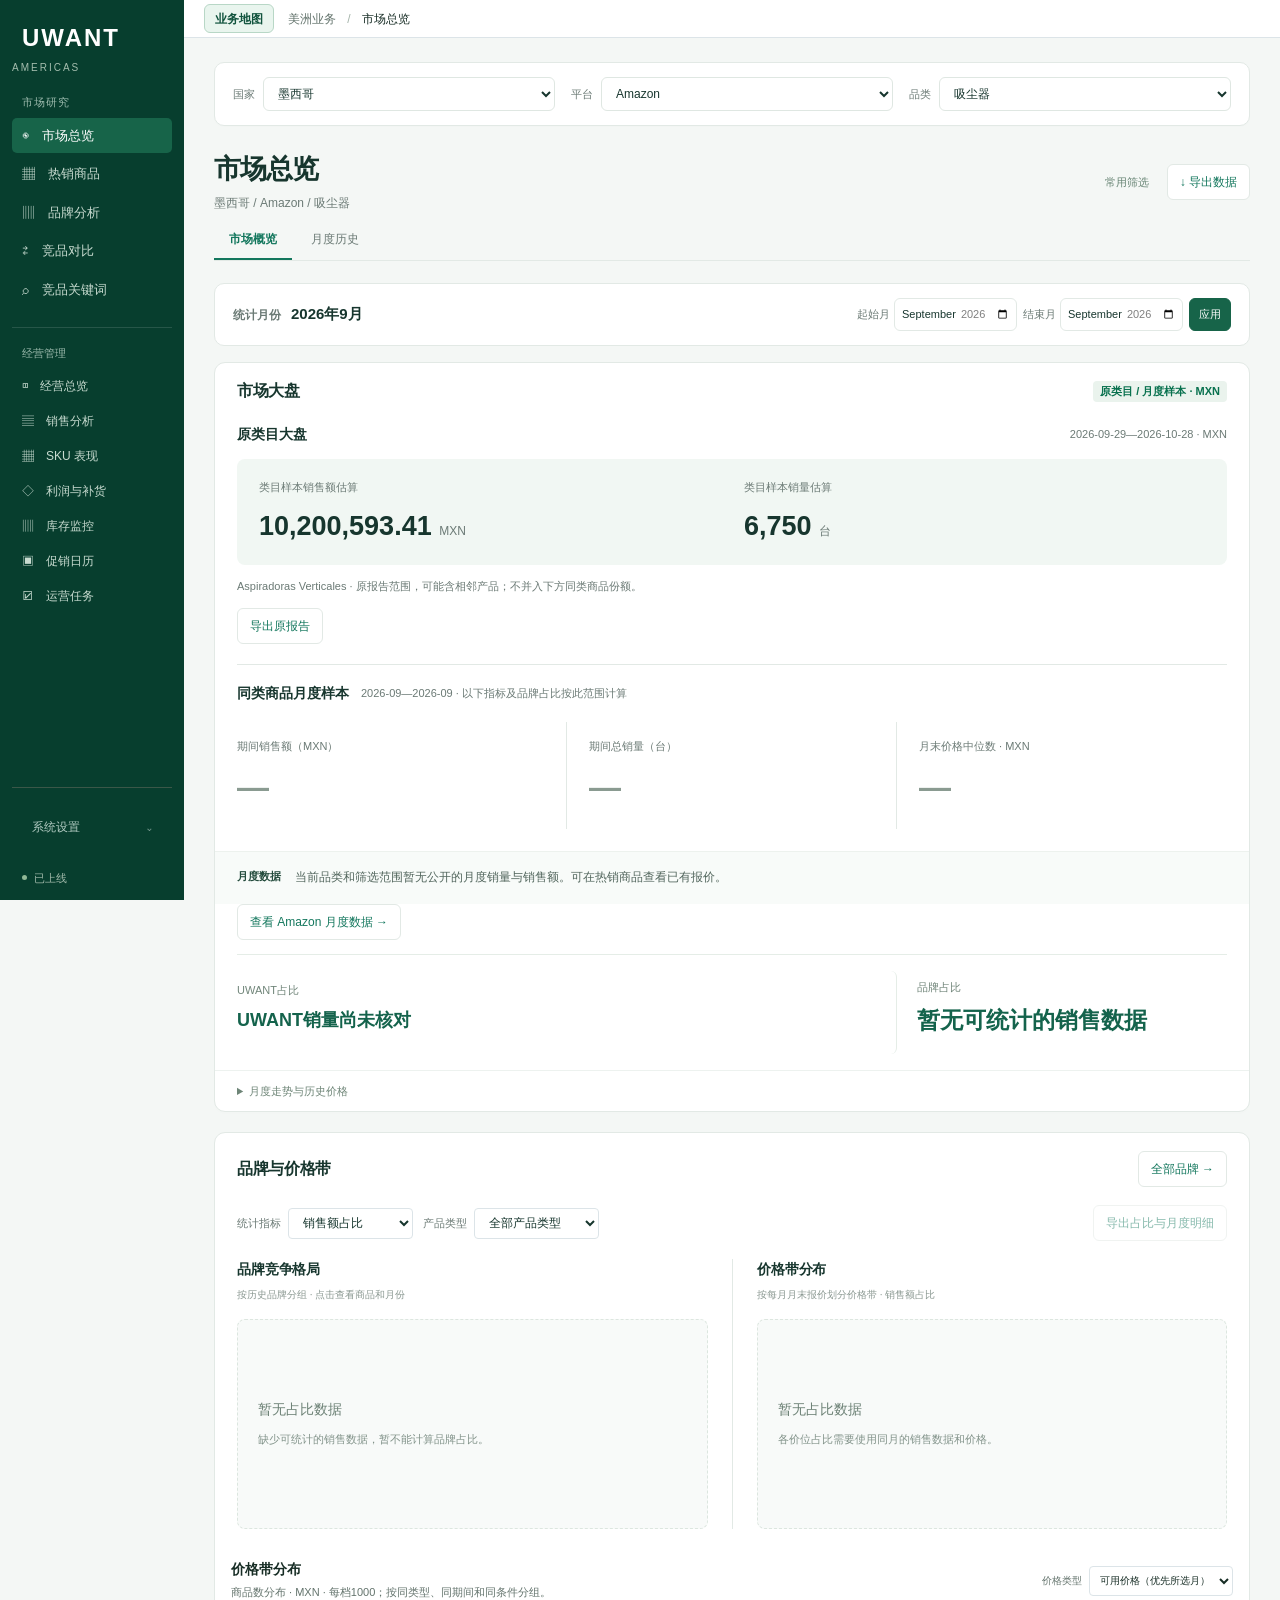
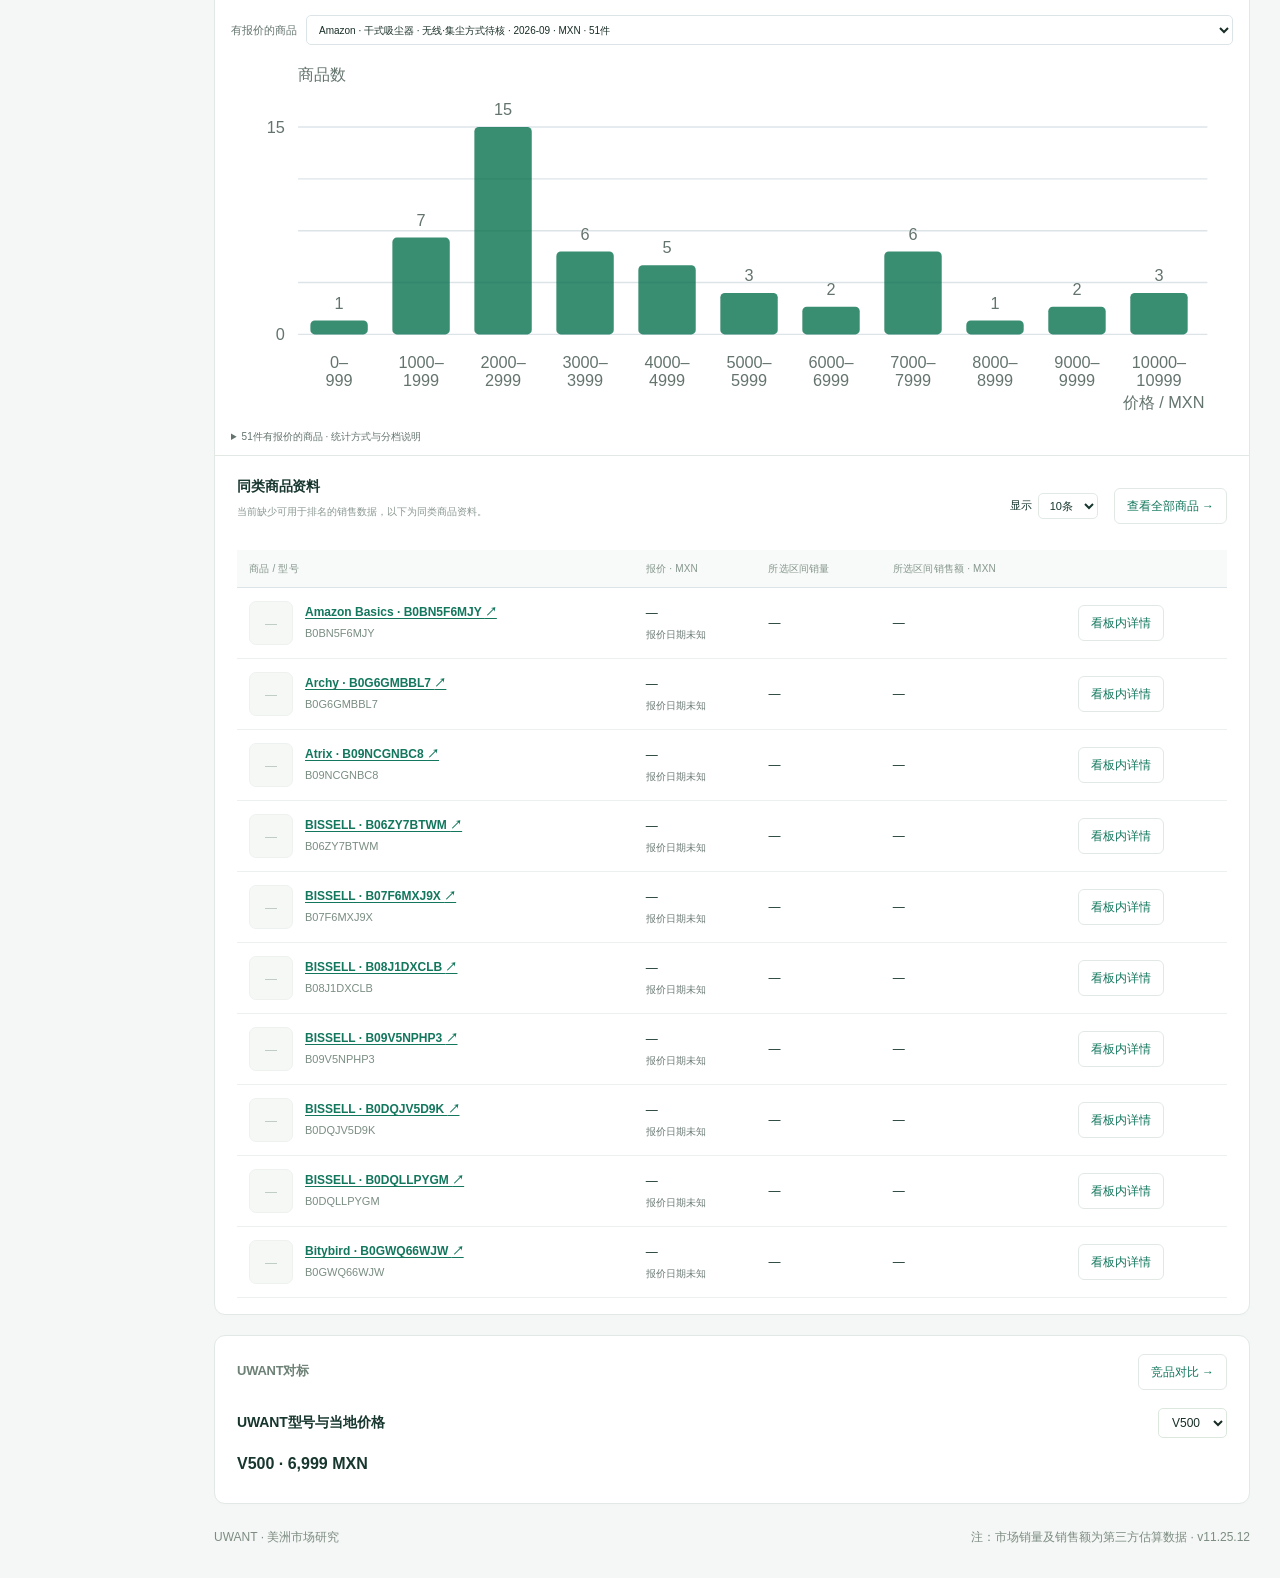
==== commit 304061ca: "Make available Amazon sales periods discoverable from empty views" ====
--- a/index.html
+++ b/index.html
@@ -1,5 +1,5 @@
 <!doctype html>
-<html lang="zh-CN"><head><meta charset="utf-8"><meta name="uwant-release" content="11.25.11"><meta name="viewport" content="width=device-width,initial-scale=1"><title>UWANT · 美洲市场研究</title><link rel="stylesheet" href="rank-photos.css?v=c46d26f58f42"><link rel="stylesheet" href="design-tokens.css?v=b07428344ae8">
+<html lang="zh-CN"><head><meta charset="utf-8"><meta name="uwant-release" content="11.25.12"><meta name="viewport" content="width=device-width,initial-scale=1"><title>UWANT · 美洲市场研究</title><link rel="stylesheet" href="rank-photos.css?v=c46d26f58f42"><link rel="stylesheet" href="design-tokens.css?v=b07428344ae8">
 <link rel="stylesheet" href="ui-data-state.css?v=80425c80e0bc"><link rel="stylesheet" href="review.css?v=786f380ad105"><link rel="stylesheet" href="research-catalog.css?v=6492c4b63ae9"><link rel="stylesheet" href="mercado.css?v=9fa78f26a6cf"><link rel="stylesheet" href="market-presentation.css?v=9a3a66291928"><link rel="stylesheet" href="market-shares.css?v=b10552532bb6"><link rel="stylesheet" href="market-decision.css?v=4ddcac2c6cd3"><link rel="stylesheet" href="operating-workbook.css?v=ffd501b5edf7"></head>
 <body><aside class="sidebar">
 <div class="sidebar-top">
@@ -54,7 +54,7 @@
 <section class="panel result-panel"><div class="workspace-tools"><label class="search-label"><span class="sr-only">搜索品牌、商品或ASIN</span><input id="search" type="search" placeholder="搜索品牌、型号或 ASIN" autocomplete="off"></label><label><span class="sr-only">品牌</span><select id="brand" aria-label="品牌"><option value="">全部品牌</option></select></label><label><span class="sr-only">价格带</span><select id="band" aria-label="价格带"><option value="">全部价格带</option></select></label><button id="reset">重置</button></div><div id="chips" class="chips"></div><div class="panel-head"><div><h2 id="result-title">品牌排行</h2><p id="result-note"></p></div><label><span class="sr-only">排序</span><select id="sort" aria-label="排序"><option value="sales">销量从高到低</option><option value="price">商品价格从低到高</option><option value="rank">平台排名</option></select></label></div><div id="result-gaps"></div><div class="table-scroll"><table><thead id="table-head"></thead><tbody id="table-body"></tbody></table></div><div class="pagination"><span id="page-info"></span><div><button id="prev">上一页</button><button id="next">下一页</button></div></div></section>
 <details class="panel price-panel" id="price-panel"><summary><span>价格分布 <small id="price-note"></small></span><span class="expand-label">展开 / 收起</span></summary><div class="chart-actions"><button id="clear-band">全部价格</button></div><div id="price-chart" class="price-chart" aria-label="价格带商品数量"></div></details>
 <details class="data-note"><summary>数据说明 <span id="data-note-count"></span></summary><div id="quality"></div></details>
-<footer>UWANT · 美洲市场研究<span>注：市场销量及销售额为第三方估算数据 · v11.25.11</span></footer></div><section id="operations-content" hidden><div id="operations-research" class="operations-research" hidden></div><p id="operations-status" role="status">正在加载…</p><iframe id="operations-frame" title="经营工作台" hidden></iframe><button id="operations-retry" hidden>重新加载</button></section></main>
+<footer>UWANT · 美洲市场研究<span>注：市场销量及销售额为第三方估算数据 · v11.25.12</span></footer></div><section id="operations-content" hidden><div id="operations-research" class="operations-research" hidden></div><p id="operations-status" role="status">正在加载…</p><iframe id="operations-frame" title="经营工作台" hidden></iframe><button id="operations-retry" hidden>重新加载</button></section></main>
 <div id="compare-tray" class="compare-tray" hidden><div><strong id="picked-count"></strong><span id="picked-names"></span></div><button id="clear-picks">清空</button><button class="primary" id="open-compare">对比商品</button></div>
 <dialog id="drawer" aria-labelledby="drawer-title"><div class="drawer-head"><div><small id="drawer-kicker">品牌详情</small><h2 id="drawer-title"></h2></div><button id="close-drawer" aria-label="关闭详情">×</button></div><div id="drawer-body"></div></dialog><div id="toast" role="status" class="toast" hidden></div>
-<script src="market-currency.js?v=e85badd78f79"></script><script src="ui-data-state.js?v=eef134c1bfa1"></script><script src="review-data.js?v=456387840edf"></script><script src="own-data.js?v=a7fbfcb2dc94"></script><script src="focus-brands-data.js?v=c51ab5cbdc93"></script><script src="history-data.js?v=b5e89034dd05"></script><script src="history-metrics.js?v=eed1ff84bc74"></script><script src="competitor-data.js?v=2ea81d4157ca"></script><script src="brazil-data.js?v=7c2544010659"></script><script src="research-evidence-data.js?v=b1341f94fa6e"></script><script src="research-quality.js?v=49a2043333f8"></script><script src="amazon-research-data.js?v=7f147bb2ee7b"></script><script src="amazon-research-model.js?v=e1415a3ee846"></script><script src="product-evidence.js?v=7f96621c3a37"></script><script src="research-context.js?v=c5c5c17e02e2"></script><script src="monthly-range.js?v=4ecd76e9aff9"></script><script src="product-evidence-additions.js?v=56057c255874"></script><script src="product-public-evidence-2026-11-03.js?v=3f3a14eacf3e"></script><script src="market-data.js?v=1682aeecd03f"></script><script src="competitor-public-data.js?v=eb333977151d"></script><script src="local-channel-products.js?v=5e6705d8812b"></script><script src="fabric-research.js?v=35e8e36ac29a"></script><script src="fabric-decisions.js?v=739213127926"></script><script src="product-library.js?v=1742098679bd"></script><script src="monthly-workbench.js?v=5f7c2b3ab7e5"></script><script src="local-product-context.js?v=3280352c8f9c"></script><script src="keyword-research.js?v=9f129ec4d110"></script><script src="market-source-data.js?v=e08ed3300834"></script><script src="sample-sales-shares.js?v=3929e7536615"></script><script src="market-share-chart.js?v=b6900ca996d8"></script><script src="sample-shares-ui.js?v=e584e974c32b"></script><script src="market-intelligence.js?v=5f608013cf80"></script><script src="market-workbench.js?v=6088a5bafc16"></script><script src="market-summary.js?v=481ac6878f52"></script><script src="research-catalog-ui.js?v=2ab13e40449e"></script><script src="mercado-data.js?v=536f4ea7a240"></script><script src="published-research-data.js?v=77e0858b4cfc"></script><script src="research-overlay.js?v=7de042a62024"></script><script src="market-integrity.js?v=aedccdb0c16b"></script><script src="research-snapshot.js?v=483ebd29fb38"></script><script src="market-insights.js?v=6e6875b33d35"></script><script src="coverage-data.js?v=46489b26119c"></script><script src="research-archive.js?v=cb9957db8fe3"></script><script src="coverage-monitor.js?v=e54f17ebd329"></script><script src="mercado-public-catalogue.js?v=3e177d98d698"></script><script src="mercado-coverage-summary.js?v=8e4845a08ab3"></script><script src="mercado-history.js?v=dd52a93394b4"></script><script src="mercado-lifetime-observations.js?v=6041ab950a4e"></script><script src="mercado-lifetime.js?v=df7bf623870e"></script><script src="mercado.js?v=717d5a384f12"></script><script src="model.js?v=790cc11c4f9c"></script><script src="market-workspace-enhancements.js?v=841243f72c2c"></script><script src="research-channels.js?v=0f1ce473621e"></script><script src="research-data-admin.js?v=04e72825dcd7"></script><script src="mercado-layout.js?v=96babc7b86fb"></script><script src="local-operating.js?v=d48464e0ec00"></script><script src="uwant-shipments.js?v=0c2e6ff12743"></script><script src="market-decision-model.js?v=e327d680b507"></script><script src="market-validation.js?v=7bccbba37e48"></script><script src="market-decision-ui.js?v=df1bd6ed25b7"></script><script src="rank-photos.js?v=12dd6a2ece34"></script><script src="market-history/product-photos.js?v=81b982a43be9"></script><script src="market-overview-layout.js?v=f39383e4fa7d"></script><script src="market-presentation.js?v=9d6f0d51c156"></script><script src="operating-promotion.js?v=0d858e619368"></script><script src="operating-event.js?v=ddf9c277f220"></script><script src="operating-workbook.js?v=704aea392b73"></script><script src="operating-transfer.js?v=4f2c42c1275c"></script><script src="market-period.js?v=c385559623a3"></script><script src="all-channel-market.js?v=2354c5dd8904"></script><script src="seller-monthly.js?v=6d0509119657"></script><script src="review.js?v=62b210725ebc"></script></body></html>
+<script src="market-currency.js?v=e85badd78f79"></script><script src="ui-data-state.js?v=eef134c1bfa1"></script><script src="review-data.js?v=456387840edf"></script><script src="own-data.js?v=a7fbfcb2dc94"></script><script src="focus-brands-data.js?v=c51ab5cbdc93"></script><script src="history-data.js?v=b5e89034dd05"></script><script src="history-metrics.js?v=eed1ff84bc74"></script><script src="competitor-data.js?v=2ea81d4157ca"></script><script src="brazil-data.js?v=7c2544010659"></script><script src="research-evidence-data.js?v=b1341f94fa6e"></script><script src="research-quality.js?v=49a2043333f8"></script><script src="amazon-research-data.js?v=7f147bb2ee7b"></script><script src="amazon-research-model.js?v=e1415a3ee846"></script><script src="product-evidence.js?v=7f96621c3a37"></script><script src="research-context.js?v=c5c5c17e02e2"></script><script src="monthly-range.js?v=4ecd76e9aff9"></script><script src="product-evidence-additions.js?v=56057c255874"></script><script src="product-public-evidence-2026-11-03.js?v=3f3a14eacf3e"></script><script src="market-data.js?v=1682aeecd03f"></script><script src="competitor-public-data.js?v=eb333977151d"></script><script src="local-channel-products.js?v=5e6705d8812b"></script><script src="fabric-research.js?v=35e8e36ac29a"></script><script src="fabric-decisions.js?v=739213127926"></script><script src="product-library.js?v=1742098679bd"></script><script src="monthly-workbench.js?v=5f7c2b3ab7e5"></script><script src="local-product-context.js?v=3280352c8f9c"></script><script src="keyword-research.js?v=9f129ec4d110"></script><script src="market-source-data.js?v=e08ed3300834"></script><script src="sample-sales-shares.js?v=3929e7536615"></script><script src="market-share-chart.js?v=b6900ca996d8"></script><script src="sample-shares-ui.js?v=e584e974c32b"></script><script src="market-intelligence.js?v=5f608013cf80"></script><script src="market-workbench.js?v=6088a5bafc16"></script><script src="market-summary.js?v=481ac6878f52"></script><script src="research-catalog-ui.js?v=2ab13e40449e"></script><script src="mercado-data.js?v=536f4ea7a240"></script><script src="published-research-data.js?v=77e0858b4cfc"></script><script src="research-overlay.js?v=7de042a62024"></script><script src="market-integrity.js?v=aedccdb0c16b"></script><script src="research-snapshot.js?v=483ebd29fb38"></script><script src="market-insights.js?v=6e6875b33d35"></script><script src="coverage-data.js?v=46489b26119c"></script><script src="research-archive.js?v=cb9957db8fe3"></script><script src="coverage-monitor.js?v=e54f17ebd329"></script><script src="mercado-public-catalogue.js?v=3e177d98d698"></script><script src="mercado-coverage-summary.js?v=8e4845a08ab3"></script><script src="mercado-history.js?v=dd52a93394b4"></script><script src="mercado-lifetime-observations.js?v=6041ab950a4e"></script><script src="mercado-lifetime.js?v=df7bf623870e"></script><script src="mercado.js?v=717d5a384f12"></script><script src="model.js?v=790cc11c4f9c"></script><script src="market-workspace-enhancements.js?v=841243f72c2c"></script><script src="research-channels.js?v=0f1ce473621e"></script><script src="research-data-admin.js?v=04e72825dcd7"></script><script src="mercado-layout.js?v=96babc7b86fb"></script><script src="local-operating.js?v=d48464e0ec00"></script><script src="uwant-shipments.js?v=0c2e6ff12743"></script><script src="market-decision-model.js?v=e327d680b507"></script><script src="market-validation.js?v=7bccbba37e48"></script><script src="market-decision-ui.js?v=df1bd6ed25b7"></script><script src="rank-photos.js?v=12dd6a2ece34"></script><script src="market-history/product-photos.js?v=81b982a43be9"></script><script src="market-overview-layout.js?v=2b89997da0d2"></script><script src="market-presentation.js?v=687d6910cf20"></script><script src="operating-promotion.js?v=0d858e619368"></script><script src="operating-event.js?v=ddf9c277f220"></script><script src="operating-workbook.js?v=704aea392b73"></script><script src="operating-transfer.js?v=4f2c42c1275c"></script><script src="market-period.js?v=287863c6ea7c"></script><script src="all-channel-market.js?v=0cb19211747d"></script><script src="seller-monthly.js?v=6d0509119657"></script><script src="review.js?v=62b210725ebc"></script></body></html>
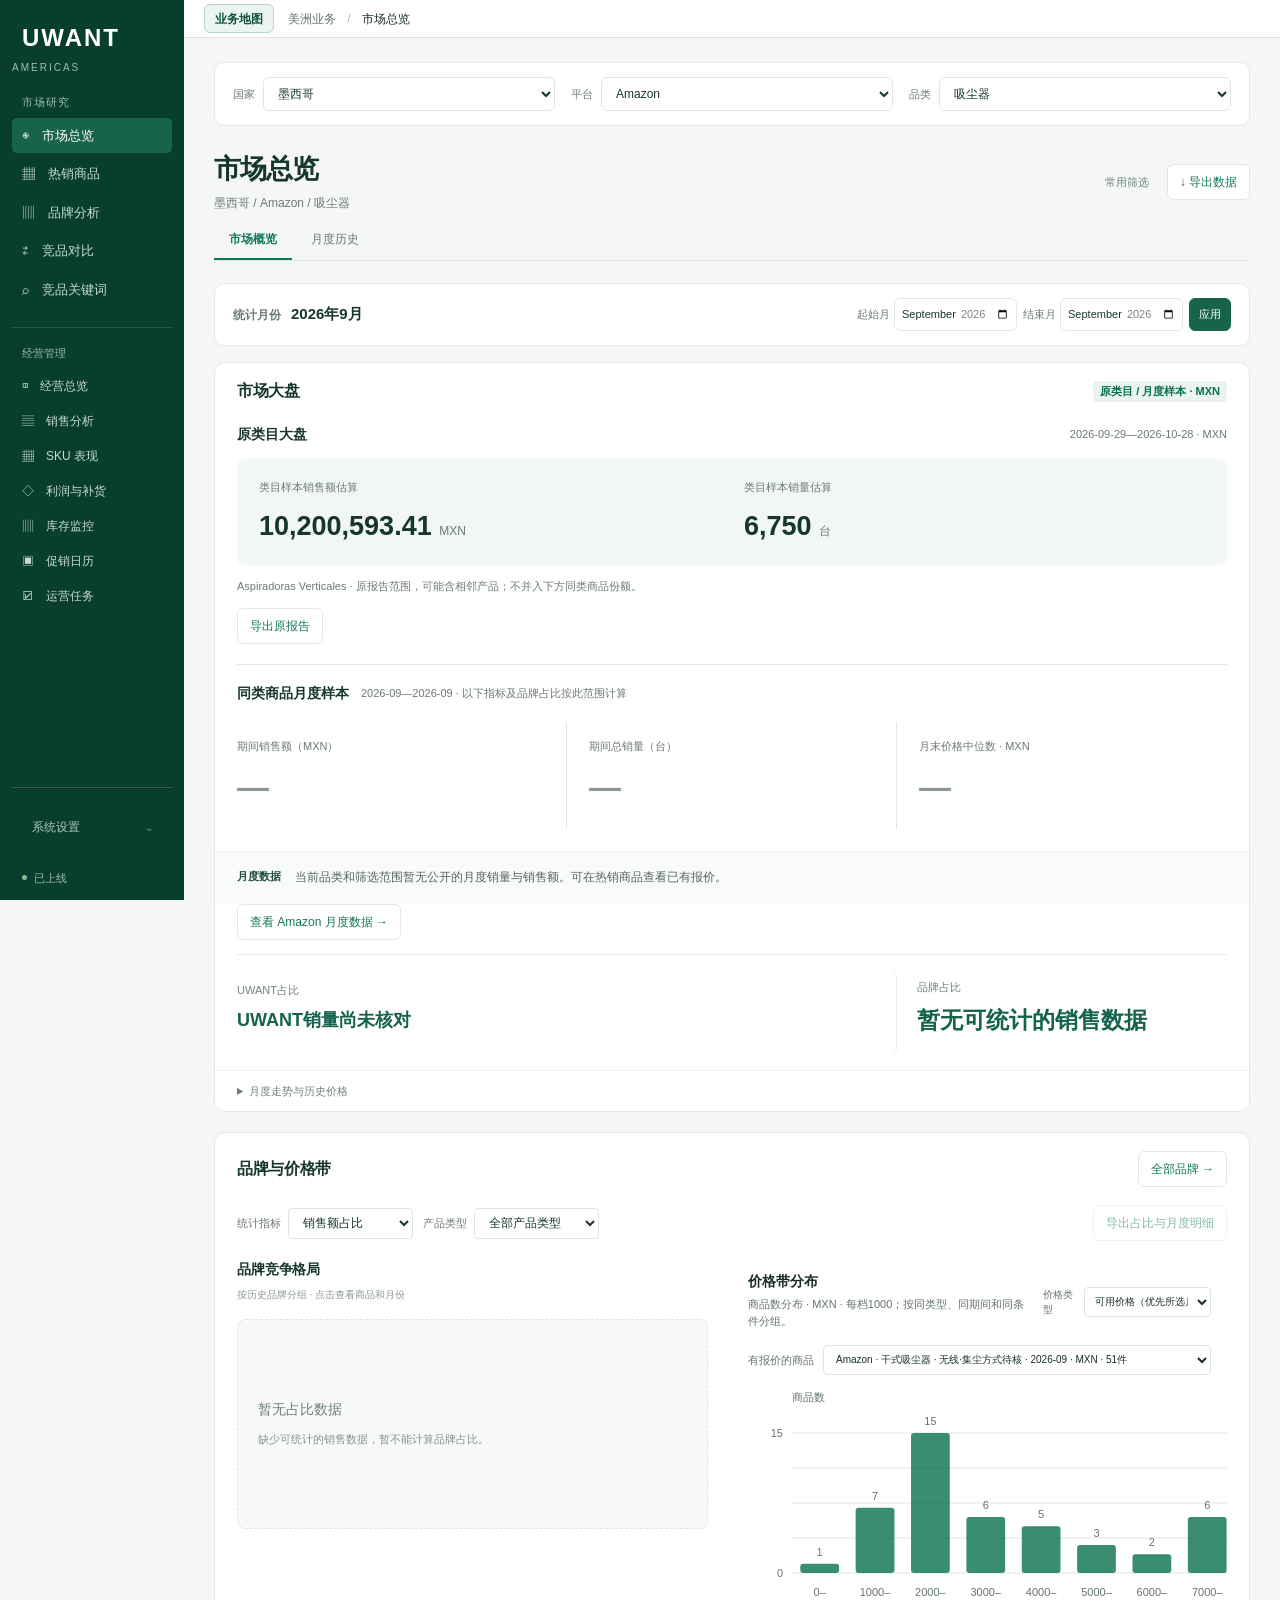
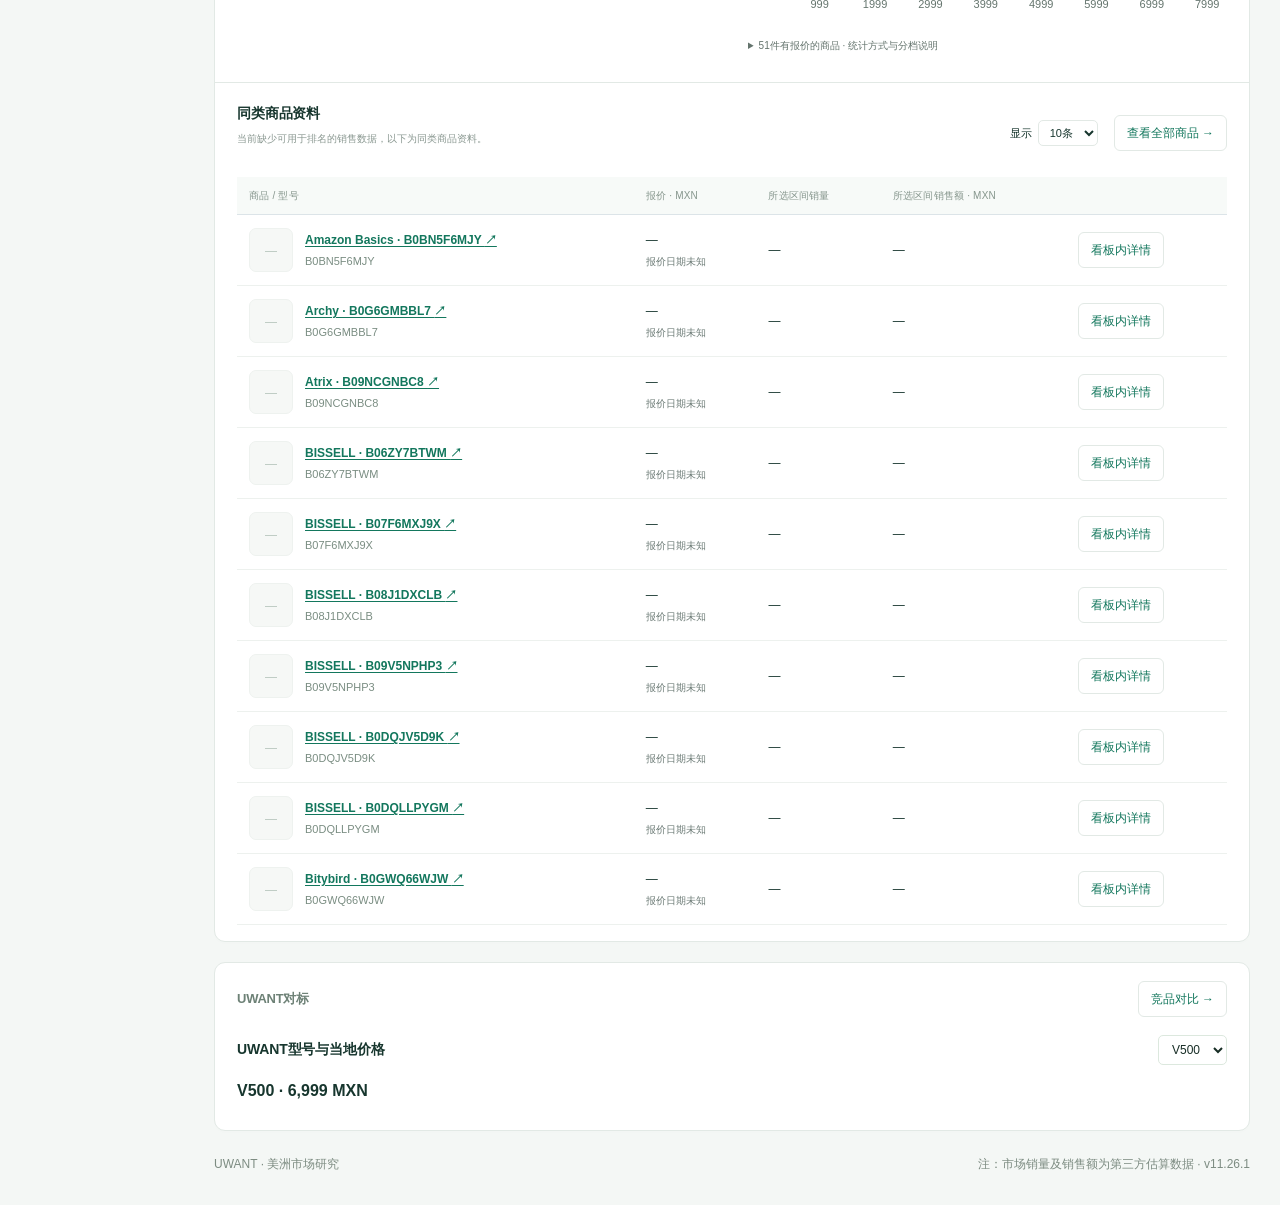
==== commit bd4a0c22: "Hide empty price bands in charts and ranked sales filters" ====
--- a/index.html
+++ b/index.html
@@ -1,5 +1,5 @@
 <!doctype html>
-<html lang="zh-CN"><head><meta charset="utf-8"><meta name="uwant-release" content="11.25.12"><meta name="viewport" content="width=device-width,initial-scale=1"><title>UWANT · 美洲市场研究</title><link rel="stylesheet" href="rank-photos.css?v=c46d26f58f42"><link rel="stylesheet" href="design-tokens.css?v=b07428344ae8">
+<html lang="zh-CN"><head><meta charset="utf-8"><meta name="uwant-release" content="11.26.1"><meta name="viewport" content="width=device-width,initial-scale=1"><title>UWANT · 美洲市场研究</title><link rel="stylesheet" href="rank-photos.css?v=c46d26f58f42"><link rel="stylesheet" href="design-tokens.css?v=b07428344ae8">
 <link rel="stylesheet" href="ui-data-state.css?v=80425c80e0bc"><link rel="stylesheet" href="review.css?v=786f380ad105"><link rel="stylesheet" href="research-catalog.css?v=6492c4b63ae9"><link rel="stylesheet" href="mercado.css?v=9fa78f26a6cf"><link rel="stylesheet" href="market-presentation.css?v=9a3a66291928"><link rel="stylesheet" href="market-shares.css?v=b10552532bb6"><link rel="stylesheet" href="market-decision.css?v=4ddcac2c6cd3"><link rel="stylesheet" href="operating-workbook.css?v=ffd501b5edf7"></head>
 <body><aside class="sidebar">
 <div class="sidebar-top">
@@ -54,7 +54,7 @@
 <section class="panel result-panel"><div class="workspace-tools"><label class="search-label"><span class="sr-only">搜索品牌、商品或ASIN</span><input id="search" type="search" placeholder="搜索品牌、型号或 ASIN" autocomplete="off"></label><label><span class="sr-only">品牌</span><select id="brand" aria-label="品牌"><option value="">全部品牌</option></select></label><label><span class="sr-only">价格带</span><select id="band" aria-label="价格带"><option value="">全部价格带</option></select></label><button id="reset">重置</button></div><div id="chips" class="chips"></div><div class="panel-head"><div><h2 id="result-title">品牌排行</h2><p id="result-note"></p></div><label><span class="sr-only">排序</span><select id="sort" aria-label="排序"><option value="sales">销量从高到低</option><option value="price">商品价格从低到高</option><option value="rank">平台排名</option></select></label></div><div id="result-gaps"></div><div class="table-scroll"><table><thead id="table-head"></thead><tbody id="table-body"></tbody></table></div><div class="pagination"><span id="page-info"></span><div><button id="prev">上一页</button><button id="next">下一页</button></div></div></section>
 <details class="panel price-panel" id="price-panel"><summary><span>价格分布 <small id="price-note"></small></span><span class="expand-label">展开 / 收起</span></summary><div class="chart-actions"><button id="clear-band">全部价格</button></div><div id="price-chart" class="price-chart" aria-label="价格带商品数量"></div></details>
 <details class="data-note"><summary>数据说明 <span id="data-note-count"></span></summary><div id="quality"></div></details>
-<footer>UWANT · 美洲市场研究<span>注：市场销量及销售额为第三方估算数据 · v11.25.12</span></footer></div><section id="operations-content" hidden><div id="operations-research" class="operations-research" hidden></div><p id="operations-status" role="status">正在加载…</p><iframe id="operations-frame" title="经营工作台" hidden></iframe><button id="operations-retry" hidden>重新加载</button></section></main>
+<footer>UWANT · 美洲市场研究<span>注：市场销量及销售额为第三方估算数据 · v11.26.1</span></footer></div><section id="operations-content" hidden><div id="operations-research" class="operations-research" hidden></div><p id="operations-status" role="status">正在加载…</p><iframe id="operations-frame" title="经营工作台" hidden></iframe><button id="operations-retry" hidden>重新加载</button></section></main>
 <div id="compare-tray" class="compare-tray" hidden><div><strong id="picked-count"></strong><span id="picked-names"></span></div><button id="clear-picks">清空</button><button class="primary" id="open-compare">对比商品</button></div>
 <dialog id="drawer" aria-labelledby="drawer-title"><div class="drawer-head"><div><small id="drawer-kicker">品牌详情</small><h2 id="drawer-title"></h2></div><button id="close-drawer" aria-label="关闭详情">×</button></div><div id="drawer-body"></div></dialog><div id="toast" role="status" class="toast" hidden></div>
-<script src="market-currency.js?v=e85badd78f79"></script><script src="ui-data-state.js?v=eef134c1bfa1"></script><script src="review-data.js?v=456387840edf"></script><script src="own-data.js?v=a7fbfcb2dc94"></script><script src="focus-brands-data.js?v=c51ab5cbdc93"></script><script src="history-data.js?v=b5e89034dd05"></script><script src="history-metrics.js?v=eed1ff84bc74"></script><script src="competitor-data.js?v=2ea81d4157ca"></script><script src="brazil-data.js?v=7c2544010659"></script><script src="research-evidence-data.js?v=b1341f94fa6e"></script><script src="research-quality.js?v=49a2043333f8"></script><script src="amazon-research-data.js?v=7f147bb2ee7b"></script><script src="amazon-research-model.js?v=e1415a3ee846"></script><script src="product-evidence.js?v=7f96621c3a37"></script><script src="research-context.js?v=c5c5c17e02e2"></script><script src="monthly-range.js?v=4ecd76e9aff9"></script><script src="product-evidence-additions.js?v=56057c255874"></script><script src="product-public-evidence-2026-11-03.js?v=3f3a14eacf3e"></script><script src="market-data.js?v=1682aeecd03f"></script><script src="competitor-public-data.js?v=eb333977151d"></script><script src="local-channel-products.js?v=5e6705d8812b"></script><script src="fabric-research.js?v=35e8e36ac29a"></script><script src="fabric-decisions.js?v=739213127926"></script><script src="product-library.js?v=1742098679bd"></script><script src="monthly-workbench.js?v=5f7c2b3ab7e5"></script><script src="local-product-context.js?v=3280352c8f9c"></script><script src="keyword-research.js?v=9f129ec4d110"></script><script src="market-source-data.js?v=e08ed3300834"></script><script src="sample-sales-shares.js?v=3929e7536615"></script><script src="market-share-chart.js?v=b6900ca996d8"></script><script src="sample-shares-ui.js?v=e584e974c32b"></script><script src="market-intelligence.js?v=5f608013cf80"></script><script src="market-workbench.js?v=6088a5bafc16"></script><script src="market-summary.js?v=481ac6878f52"></script><script src="research-catalog-ui.js?v=2ab13e40449e"></script><script src="mercado-data.js?v=536f4ea7a240"></script><script src="published-research-data.js?v=77e0858b4cfc"></script><script src="research-overlay.js?v=7de042a62024"></script><script src="market-integrity.js?v=aedccdb0c16b"></script><script src="research-snapshot.js?v=483ebd29fb38"></script><script src="market-insights.js?v=6e6875b33d35"></script><script src="coverage-data.js?v=46489b26119c"></script><script src="research-archive.js?v=cb9957db8fe3"></script><script src="coverage-monitor.js?v=e54f17ebd329"></script><script src="mercado-public-catalogue.js?v=3e177d98d698"></script><script src="mercado-coverage-summary.js?v=8e4845a08ab3"></script><script src="mercado-history.js?v=dd52a93394b4"></script><script src="mercado-lifetime-observations.js?v=6041ab950a4e"></script><script src="mercado-lifetime.js?v=df7bf623870e"></script><script src="mercado.js?v=717d5a384f12"></script><script src="model.js?v=790cc11c4f9c"></script><script src="market-workspace-enhancements.js?v=841243f72c2c"></script><script src="research-channels.js?v=0f1ce473621e"></script><script src="research-data-admin.js?v=04e72825dcd7"></script><script src="mercado-layout.js?v=96babc7b86fb"></script><script src="local-operating.js?v=d48464e0ec00"></script><script src="uwant-shipments.js?v=0c2e6ff12743"></script><script src="market-decision-model.js?v=e327d680b507"></script><script src="market-validation.js?v=7bccbba37e48"></script><script src="market-decision-ui.js?v=df1bd6ed25b7"></script><script src="rank-photos.js?v=12dd6a2ece34"></script><script src="market-history/product-photos.js?v=81b982a43be9"></script><script src="market-overview-layout.js?v=2b89997da0d2"></script><script src="market-presentation.js?v=687d6910cf20"></script><script src="operating-promotion.js?v=0d858e619368"></script><script src="operating-event.js?v=ddf9c277f220"></script><script src="operating-workbook.js?v=704aea392b73"></script><script src="operating-transfer.js?v=4f2c42c1275c"></script><script src="market-period.js?v=287863c6ea7c"></script><script src="all-channel-market.js?v=0cb19211747d"></script><script src="seller-monthly.js?v=6d0509119657"></script><script src="review.js?v=62b210725ebc"></script></body></html>
+<script src="market-currency.js?v=e85badd78f79"></script><script src="ui-data-state.js?v=eef134c1bfa1"></script><script src="review-data.js?v=456387840edf"></script><script src="own-data.js?v=a7fbfcb2dc94"></script><script src="focus-brands-data.js?v=c51ab5cbdc93"></script><script src="history-data.js?v=b5e89034dd05"></script><script src="history-metrics.js?v=eed1ff84bc74"></script><script src="competitor-data.js?v=2ea81d4157ca"></script><script src="brazil-data.js?v=7c2544010659"></script><script src="research-evidence-data.js?v=b1341f94fa6e"></script><script src="research-quality.js?v=49a2043333f8"></script><script src="amazon-research-data.js?v=7f147bb2ee7b"></script><script src="amazon-research-model.js?v=e1415a3ee846"></script><script src="product-evidence.js?v=7f96621c3a37"></script><script src="research-context.js?v=c5c5c17e02e2"></script><script src="monthly-range.js?v=4ecd76e9aff9"></script><script src="product-evidence-additions.js?v=56057c255874"></script><script src="product-public-evidence-2026-11-03.js?v=3f3a14eacf3e"></script><script src="market-data.js?v=1682aeecd03f"></script><script src="competitor-public-data.js?v=eb333977151d"></script><script src="local-channel-products.js?v=5e6705d8812b"></script><script src="fabric-research.js?v=35e8e36ac29a"></script><script src="fabric-decisions.js?v=739213127926"></script><script src="product-library.js?v=1742098679bd"></script><script src="monthly-workbench.js?v=5f7c2b3ab7e5"></script><script src="local-product-context.js?v=3280352c8f9c"></script><script src="keyword-research.js?v=9f129ec4d110"></script><script src="market-source-data.js?v=e08ed3300834"></script><script src="sample-sales-shares.js?v=3929e7536615"></script><script src="market-share-chart.js?v=b6900ca996d8"></script><script src="sample-shares-ui.js?v=35fea077778f"></script><script src="market-intelligence.js?v=5f608013cf80"></script><script src="market-workbench.js?v=37682cb61fca"></script><script src="market-summary.js?v=481ac6878f52"></script><script src="research-catalog-ui.js?v=2ab13e40449e"></script><script src="mercado-data.js?v=536f4ea7a240"></script><script src="published-research-data.js?v=77e0858b4cfc"></script><script src="research-overlay.js?v=7de042a62024"></script><script src="market-integrity.js?v=aedccdb0c16b"></script><script src="research-snapshot.js?v=483ebd29fb38"></script><script src="market-insights.js?v=6e6875b33d35"></script><script src="coverage-data.js?v=46489b26119c"></script><script src="research-archive.js?v=cb9957db8fe3"></script><script src="coverage-monitor.js?v=e54f17ebd329"></script><script src="mercado-public-catalogue.js?v=3e177d98d698"></script><script src="mercado-coverage-summary.js?v=78c5a36c6cf3"></script><script src="mercado-history.js?v=dd52a93394b4"></script><script src="mercado-lifetime-observations.js?v=6041ab950a4e"></script><script src="mercado-lifetime.js?v=df7bf623870e"></script><script src="mercado.js?v=025405800677"></script><script src="model.js?v=790cc11c4f9c"></script><script src="market-workspace-enhancements.js?v=841243f72c2c"></script><script src="research-channels.js?v=0f1ce473621e"></script><script src="research-data-admin.js?v=04e72825dcd7"></script><script src="mercado-layout.js?v=e8ce37fbb37c"></script><script src="local-operating.js?v=d48464e0ec00"></script><script src="uwant-shipments.js?v=0c2e6ff12743"></script><script src="market-decision-model.js?v=e327d680b507"></script><script src="market-validation.js?v=7bccbba37e48"></script><script src="market-decision-ui.js?v=df1bd6ed25b7"></script><script src="rank-photos.js?v=12dd6a2ece34"></script><script src="market-history/product-photos.js?v=81b982a43be9"></script><script src="market-overview-layout.js?v=2b89997da0d2"></script><script src="market-presentation.js?v=687d6910cf20"></script><script src="operating-promotion.js?v=0d858e619368"></script><script src="operating-event.js?v=ddf9c277f220"></script><script src="operating-workbook.js?v=704aea392b73"></script><script src="operating-transfer.js?v=4f2c42c1275c"></script><script src="market-period.js?v=287863c6ea7c"></script><script src="all-channel-market.js?v=0cb19211747d"></script><script src="seller-monthly.js?v=6d0509119657"></script><script src="review.js?v=62b210725ebc"></script></body></html>
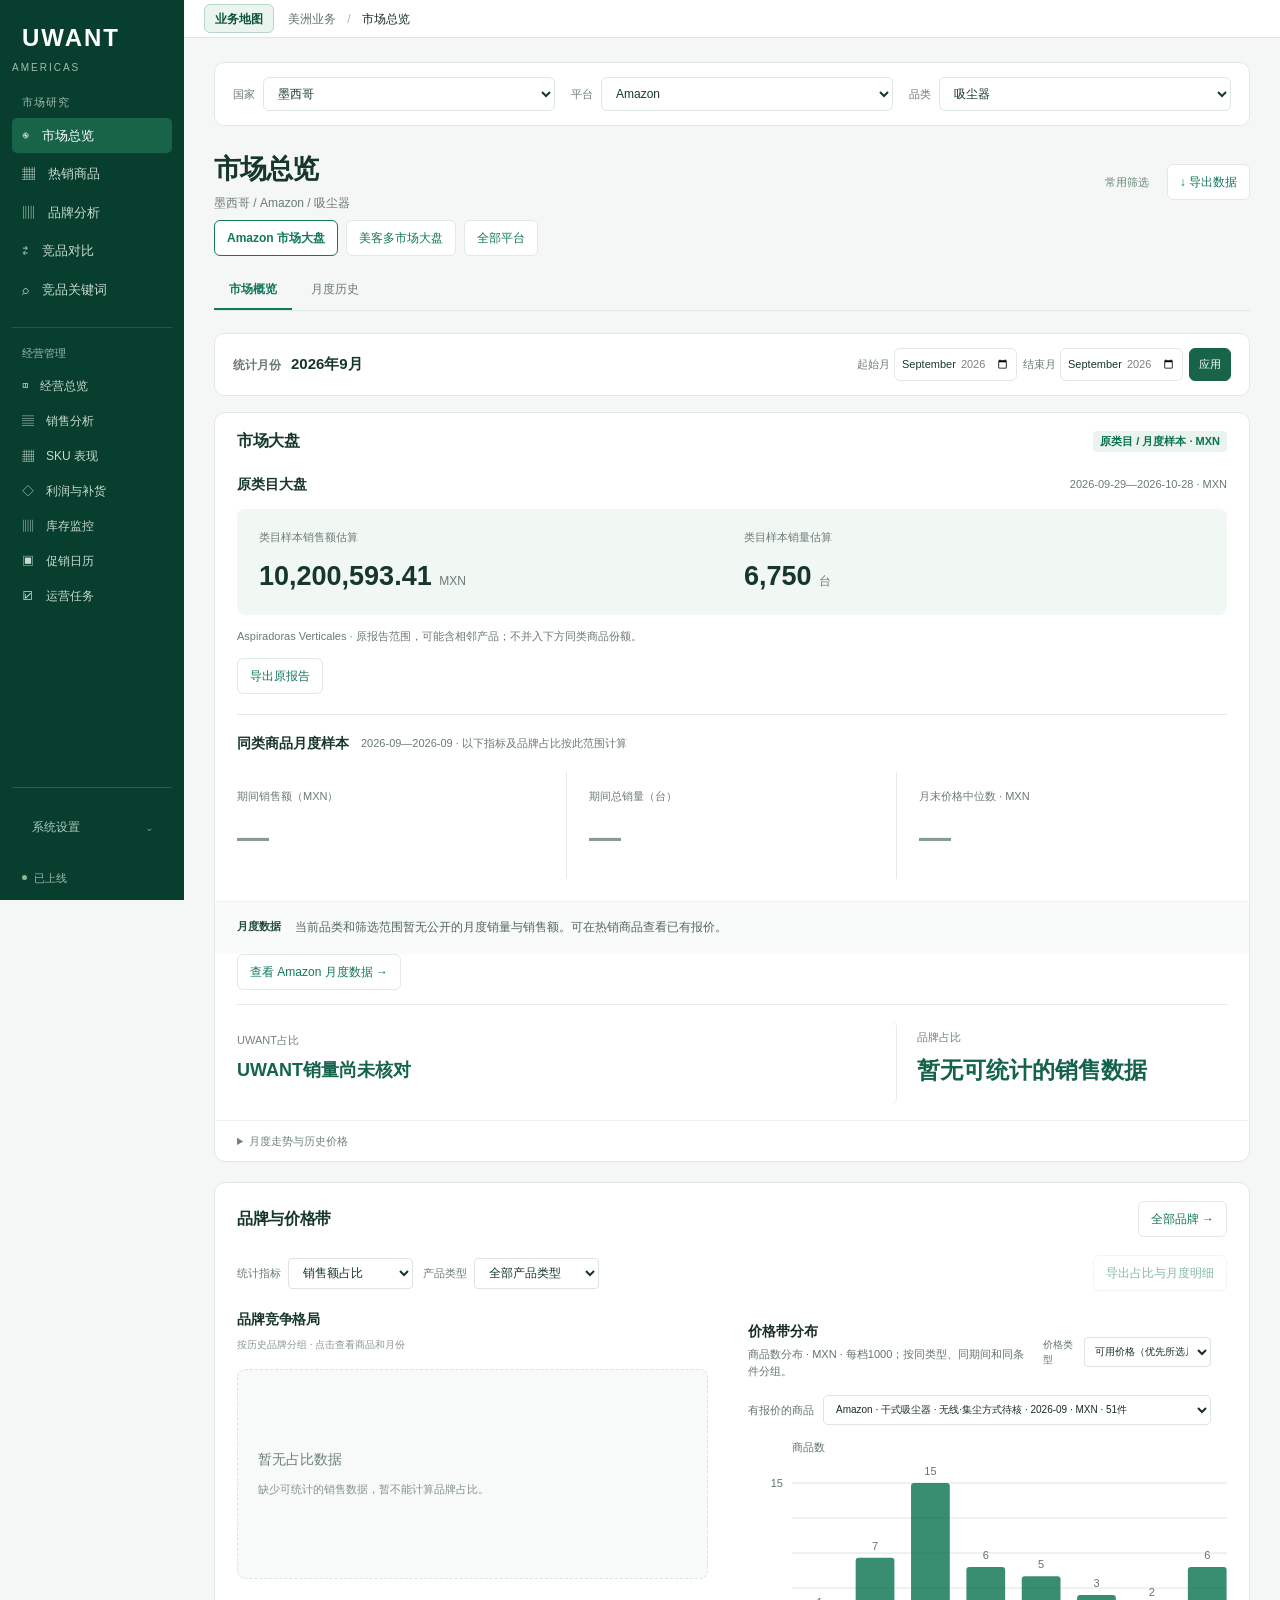
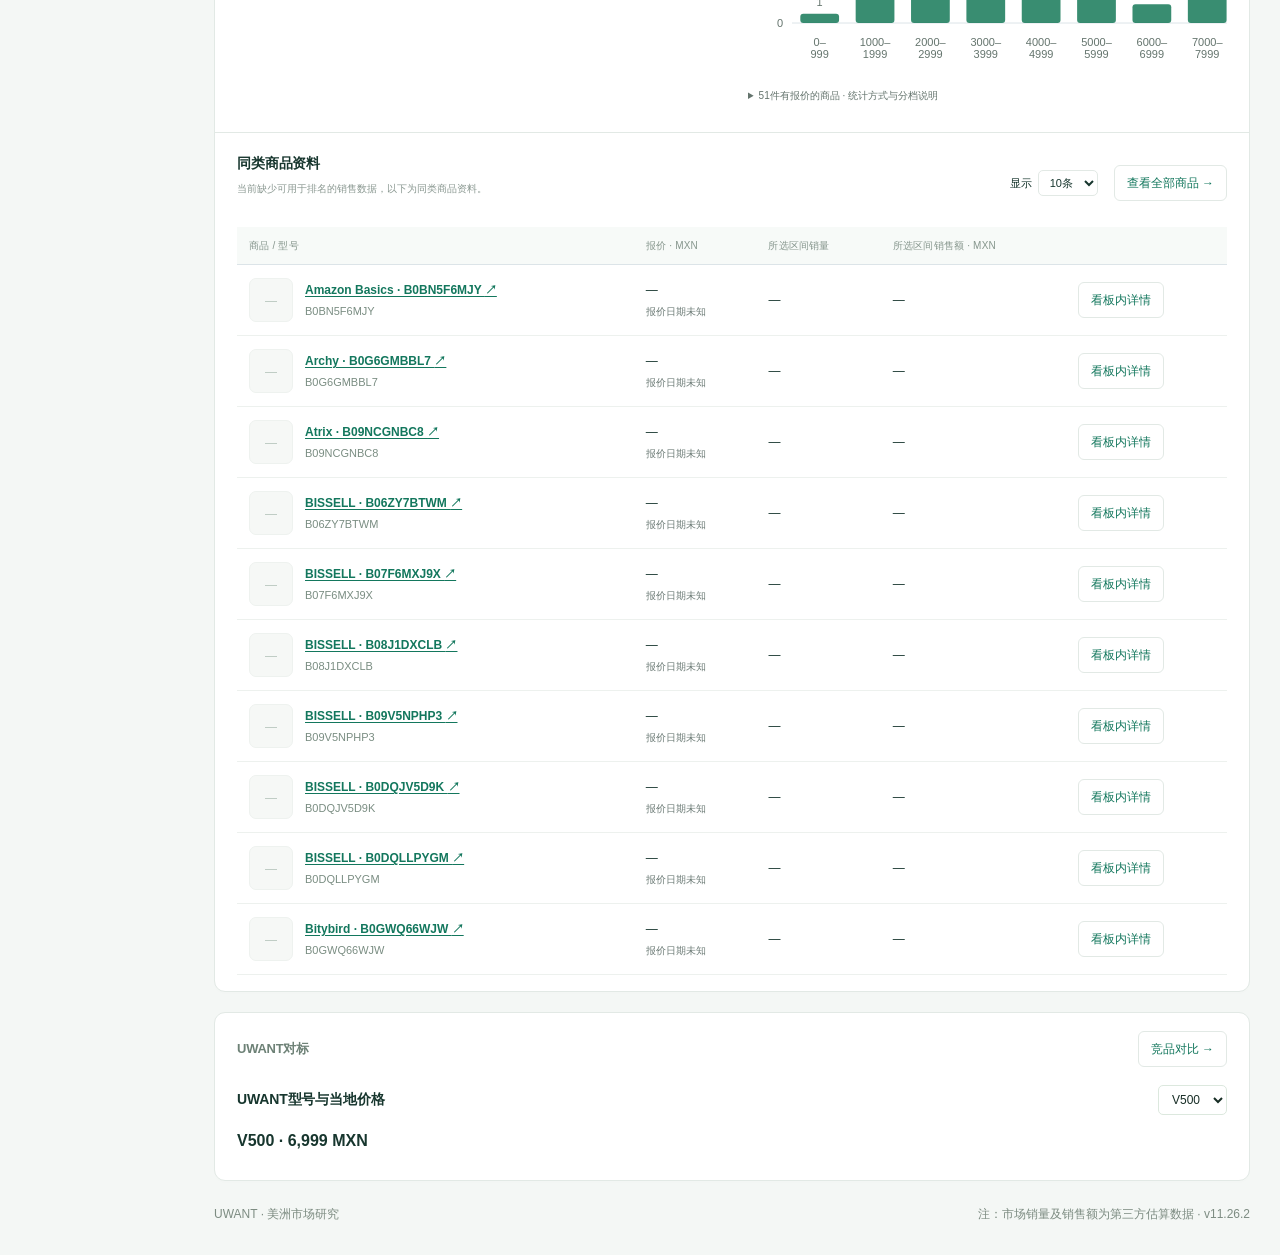
==== commit 5e857080: "Restore direct Amazon market overview navigation and surface existing category reports" ====
--- a/index.html
+++ b/index.html
@@ -1,6 +1,6 @@
 <!doctype html>
-<html lang="zh-CN"><head><meta charset="utf-8"><meta name="uwant-release" content="11.26.1"><meta name="viewport" content="width=device-width,initial-scale=1"><title>UWANT · 美洲市场研究</title><link rel="stylesheet" href="rank-photos.css?v=c46d26f58f42"><link rel="stylesheet" href="design-tokens.css?v=b07428344ae8">
-<link rel="stylesheet" href="ui-data-state.css?v=80425c80e0bc"><link rel="stylesheet" href="review.css?v=786f380ad105"><link rel="stylesheet" href="research-catalog.css?v=6492c4b63ae9"><link rel="stylesheet" href="mercado.css?v=9fa78f26a6cf"><link rel="stylesheet" href="market-presentation.css?v=9a3a66291928"><link rel="stylesheet" href="market-shares.css?v=b10552532bb6"><link rel="stylesheet" href="market-decision.css?v=4ddcac2c6cd3"><link rel="stylesheet" href="operating-workbook.css?v=ffd501b5edf7"></head>
+<html lang="zh-CN"><head><meta charset="utf-8"><meta name="uwant-release" content="11.26.2"><meta name="viewport" content="width=device-width,initial-scale=1"><title>UWANT · 美洲市场研究</title><link rel="stylesheet" href="rank-photos.css?v=c46d26f58f42"><link rel="stylesheet" href="design-tokens.css?v=b07428344ae8">
+<link rel="stylesheet" href="ui-data-state.css?v=80425c80e0bc"><link rel="stylesheet" href="review.css?v=786f380ad105"><link rel="stylesheet" href="research-catalog.css?v=6492c4b63ae9"><link rel="stylesheet" href="mercado.css?v=9fa78f26a6cf"><link rel="stylesheet" href="market-presentation.css?v=426b169e3cde"><link rel="stylesheet" href="market-shares.css?v=b10552532bb6"><link rel="stylesheet" href="market-decision.css?v=4ddcac2c6cd3"><link rel="stylesheet" href="operating-workbook.css?v=ffd501b5edf7"></head>
 <body><aside class="sidebar">
 <div class="sidebar-top">
 <a class="logo" data-route="market" href="#page=market">UWANT<span>AMERICAS</span></a>
@@ -44,6 +44,7 @@
 <main><header class="dashboard-top"><a class="business-guide-link" href="business-guide/?v=11.25.7" data-business-guide>业务地图</a><span>美洲业务 <span class="slash">/</span> <b id="crumb">市场总览</b></span><span class="avatar">U</span></header><div id="research-content" class="content"><section class="filters" aria-label="筛选条件"><button type="button" class="filters-mobile-toggle" id="scope-toggle" aria-expanded="false">筛选条件</button><label>国家<select id="country"><option value="MX">墨西哥</option><option value="CA">加拿大</option><option value="US">美国</option><option value="BR">巴西</option><option value="AR">阿根廷</option><option value="CL">智利</option><option value="CO">哥伦比亚</option></select></label><label>平台<select id="platform"><option value="all">全部平台</option><option value="amazon">Amazon</option><option value="ml">Mercado Libre</option><option value="bestbuy">Best Buy</option><option value="official">官网 / 独立站</option><option value="retail">线下零售</option><option value="unknown">其他渠道</option></select></label><label>品类<select id="category"><option value="vacuum">吸尘器</option><option value="wash">洗地机</option><option value="fabric">布艺清洗机</option><option value="mattress">除螨仪</option></select></label><label>数据周期<select id="dataset"><option value="archive">2026年9月（月榜）</option><option value="focus">近30天（品牌数据）</option><option value="curated">历史竞品数据</option></select></label><label>UWANT<select data-wb-own aria-label="当前UWANT型号"><option>V500</option><option>V600</option></select></label><div id="month-range-controls" class="month-range-controls"></div></section>
 <section class="heading"><div><h1 id="title">市场总览</h1></div><div class="heading-actions"><a class="button-link" href="year-2026/UWANT_2026_产品月度数据.xlsx" download title="查看 2026 年商品月度明细">2026年明细表</a><button id="export">↓ 导出</button></div></section>
 
+<nav id="market-platform-nav" aria-label="平台市场大盘" hidden></nav>
 <div id="scope" class="scope" role="status"></div>
 <section id="market-period" aria-labelledby="market-period-title" hidden></section>
 
@@ -54,7 +55,7 @@
 <section class="panel result-panel"><div class="workspace-tools"><label class="search-label"><span class="sr-only">搜索品牌、商品或ASIN</span><input id="search" type="search" placeholder="搜索品牌、型号或 ASIN" autocomplete="off"></label><label><span class="sr-only">品牌</span><select id="brand" aria-label="品牌"><option value="">全部品牌</option></select></label><label><span class="sr-only">价格带</span><select id="band" aria-label="价格带"><option value="">全部价格带</option></select></label><button id="reset">重置</button></div><div id="chips" class="chips"></div><div class="panel-head"><div><h2 id="result-title">品牌排行</h2><p id="result-note"></p></div><label><span class="sr-only">排序</span><select id="sort" aria-label="排序"><option value="sales">销量从高到低</option><option value="price">商品价格从低到高</option><option value="rank">平台排名</option></select></label></div><div id="result-gaps"></div><div class="table-scroll"><table><thead id="table-head"></thead><tbody id="table-body"></tbody></table></div><div class="pagination"><span id="page-info"></span><div><button id="prev">上一页</button><button id="next">下一页</button></div></div></section>
 <details class="panel price-panel" id="price-panel"><summary><span>价格分布 <small id="price-note"></small></span><span class="expand-label">展开 / 收起</span></summary><div class="chart-actions"><button id="clear-band">全部价格</button></div><div id="price-chart" class="price-chart" aria-label="价格带商品数量"></div></details>
 <details class="data-note"><summary>数据说明 <span id="data-note-count"></span></summary><div id="quality"></div></details>
-<footer>UWANT · 美洲市场研究<span>注：市场销量及销售额为第三方估算数据 · v11.26.1</span></footer></div><section id="operations-content" hidden><div id="operations-research" class="operations-research" hidden></div><p id="operations-status" role="status">正在加载…</p><iframe id="operations-frame" title="经营工作台" hidden></iframe><button id="operations-retry" hidden>重新加载</button></section></main>
+<footer>UWANT · 美洲市场研究<span>注：市场销量及销售额为第三方估算数据 · v11.26.2</span></footer></div><section id="operations-content" hidden><div id="operations-research" class="operations-research" hidden></div><p id="operations-status" role="status">正在加载…</p><iframe id="operations-frame" title="经营工作台" hidden></iframe><button id="operations-retry" hidden>重新加载</button></section></main>
 <div id="compare-tray" class="compare-tray" hidden><div><strong id="picked-count"></strong><span id="picked-names"></span></div><button id="clear-picks">清空</button><button class="primary" id="open-compare">对比商品</button></div>
 <dialog id="drawer" aria-labelledby="drawer-title"><div class="drawer-head"><div><small id="drawer-kicker">品牌详情</small><h2 id="drawer-title"></h2></div><button id="close-drawer" aria-label="关闭详情">×</button></div><div id="drawer-body"></div></dialog><div id="toast" role="status" class="toast" hidden></div>
-<script src="market-currency.js?v=e85badd78f79"></script><script src="ui-data-state.js?v=eef134c1bfa1"></script><script src="review-data.js?v=456387840edf"></script><script src="own-data.js?v=a7fbfcb2dc94"></script><script src="focus-brands-data.js?v=c51ab5cbdc93"></script><script src="history-data.js?v=b5e89034dd05"></script><script src="history-metrics.js?v=eed1ff84bc74"></script><script src="competitor-data.js?v=2ea81d4157ca"></script><script src="brazil-data.js?v=7c2544010659"></script><script src="research-evidence-data.js?v=b1341f94fa6e"></script><script src="research-quality.js?v=49a2043333f8"></script><script src="amazon-research-data.js?v=7f147bb2ee7b"></script><script src="amazon-research-model.js?v=e1415a3ee846"></script><script src="product-evidence.js?v=7f96621c3a37"></script><script src="research-context.js?v=c5c5c17e02e2"></script><script src="monthly-range.js?v=4ecd76e9aff9"></script><script src="product-evidence-additions.js?v=56057c255874"></script><script src="product-public-evidence-2026-11-03.js?v=3f3a14eacf3e"></script><script src="market-data.js?v=1682aeecd03f"></script><script src="competitor-public-data.js?v=eb333977151d"></script><script src="local-channel-products.js?v=5e6705d8812b"></script><script src="fabric-research.js?v=35e8e36ac29a"></script><script src="fabric-decisions.js?v=739213127926"></script><script src="product-library.js?v=1742098679bd"></script><script src="monthly-workbench.js?v=5f7c2b3ab7e5"></script><script src="local-product-context.js?v=3280352c8f9c"></script><script src="keyword-research.js?v=9f129ec4d110"></script><script src="market-source-data.js?v=e08ed3300834"></script><script src="sample-sales-shares.js?v=3929e7536615"></script><script src="market-share-chart.js?v=b6900ca996d8"></script><script src="sample-shares-ui.js?v=35fea077778f"></script><script src="market-intelligence.js?v=5f608013cf80"></script><script src="market-workbench.js?v=37682cb61fca"></script><script src="market-summary.js?v=481ac6878f52"></script><script src="research-catalog-ui.js?v=2ab13e40449e"></script><script src="mercado-data.js?v=536f4ea7a240"></script><script src="published-research-data.js?v=77e0858b4cfc"></script><script src="research-overlay.js?v=7de042a62024"></script><script src="market-integrity.js?v=aedccdb0c16b"></script><script src="research-snapshot.js?v=483ebd29fb38"></script><script src="market-insights.js?v=6e6875b33d35"></script><script src="coverage-data.js?v=46489b26119c"></script><script src="research-archive.js?v=cb9957db8fe3"></script><script src="coverage-monitor.js?v=e54f17ebd329"></script><script src="mercado-public-catalogue.js?v=3e177d98d698"></script><script src="mercado-coverage-summary.js?v=78c5a36c6cf3"></script><script src="mercado-history.js?v=dd52a93394b4"></script><script src="mercado-lifetime-observations.js?v=6041ab950a4e"></script><script src="mercado-lifetime.js?v=df7bf623870e"></script><script src="mercado.js?v=025405800677"></script><script src="model.js?v=790cc11c4f9c"></script><script src="market-workspace-enhancements.js?v=841243f72c2c"></script><script src="research-channels.js?v=0f1ce473621e"></script><script src="research-data-admin.js?v=04e72825dcd7"></script><script src="mercado-layout.js?v=e8ce37fbb37c"></script><script src="local-operating.js?v=d48464e0ec00"></script><script src="uwant-shipments.js?v=0c2e6ff12743"></script><script src="market-decision-model.js?v=e327d680b507"></script><script src="market-validation.js?v=7bccbba37e48"></script><script src="market-decision-ui.js?v=df1bd6ed25b7"></script><script src="rank-photos.js?v=12dd6a2ece34"></script><script src="market-history/product-photos.js?v=81b982a43be9"></script><script src="market-overview-layout.js?v=2b89997da0d2"></script><script src="market-presentation.js?v=687d6910cf20"></script><script src="operating-promotion.js?v=0d858e619368"></script><script src="operating-event.js?v=ddf9c277f220"></script><script src="operating-workbook.js?v=704aea392b73"></script><script src="operating-transfer.js?v=4f2c42c1275c"></script><script src="market-period.js?v=287863c6ea7c"></script><script src="all-channel-market.js?v=0cb19211747d"></script><script src="seller-monthly.js?v=6d0509119657"></script><script src="review.js?v=62b210725ebc"></script></body></html>
+<script src="market-currency.js?v=e85badd78f79"></script><script src="ui-data-state.js?v=eef134c1bfa1"></script><script src="review-data.js?v=456387840edf"></script><script src="own-data.js?v=a7fbfcb2dc94"></script><script src="focus-brands-data.js?v=c51ab5cbdc93"></script><script src="history-data.js?v=b5e89034dd05"></script><script src="history-metrics.js?v=eed1ff84bc74"></script><script src="competitor-data.js?v=2ea81d4157ca"></script><script src="brazil-data.js?v=7c2544010659"></script><script src="research-evidence-data.js?v=b1341f94fa6e"></script><script src="research-quality.js?v=49a2043333f8"></script><script src="amazon-research-data.js?v=7f147bb2ee7b"></script><script src="amazon-research-model.js?v=e1415a3ee846"></script><script src="product-evidence.js?v=7f96621c3a37"></script><script src="research-context.js?v=c5c5c17e02e2"></script><script src="monthly-range.js?v=4ecd76e9aff9"></script><script src="product-evidence-additions.js?v=56057c255874"></script><script src="product-public-evidence-2026-11-03.js?v=3f3a14eacf3e"></script><script src="market-data.js?v=1682aeecd03f"></script><script src="competitor-public-data.js?v=eb333977151d"></script><script src="local-channel-products.js?v=5e6705d8812b"></script><script src="fabric-research.js?v=35e8e36ac29a"></script><script src="fabric-decisions.js?v=739213127926"></script><script src="product-library.js?v=1742098679bd"></script><script src="monthly-workbench.js?v=5f7c2b3ab7e5"></script><script src="local-product-context.js?v=3280352c8f9c"></script><script src="keyword-research.js?v=9f129ec4d110"></script><script src="market-source-data.js?v=e08ed3300834"></script><script src="sample-sales-shares.js?v=3929e7536615"></script><script src="market-share-chart.js?v=b6900ca996d8"></script><script src="sample-shares-ui.js?v=35fea077778f"></script><script src="market-intelligence.js?v=5f608013cf80"></script><script src="market-workbench.js?v=37682cb61fca"></script><script src="market-summary.js?v=481ac6878f52"></script><script src="research-catalog-ui.js?v=2ab13e40449e"></script><script src="mercado-data.js?v=536f4ea7a240"></script><script src="published-research-data.js?v=77e0858b4cfc"></script><script src="research-overlay.js?v=7de042a62024"></script><script src="market-integrity.js?v=aedccdb0c16b"></script><script src="research-snapshot.js?v=483ebd29fb38"></script><script src="market-insights.js?v=6e6875b33d35"></script><script src="coverage-data.js?v=46489b26119c"></script><script src="research-archive.js?v=cb9957db8fe3"></script><script src="coverage-monitor.js?v=e54f17ebd329"></script><script src="mercado-public-catalogue.js?v=3e177d98d698"></script><script src="mercado-coverage-summary.js?v=78c5a36c6cf3"></script><script src="mercado-history.js?v=dd52a93394b4"></script><script src="mercado-lifetime-observations.js?v=6041ab950a4e"></script><script src="mercado-lifetime.js?v=df7bf623870e"></script><script src="mercado.js?v=025405800677"></script><script src="model.js?v=4a21cc941106"></script><script src="market-workspace-enhancements.js?v=841243f72c2c"></script><script src="research-channels.js?v=0f1ce473621e"></script><script src="research-data-admin.js?v=04e72825dcd7"></script><script src="mercado-layout.js?v=e8ce37fbb37c"></script><script src="local-operating.js?v=d48464e0ec00"></script><script src="uwant-shipments.js?v=0c2e6ff12743"></script><script src="market-decision-model.js?v=e327d680b507"></script><script src="market-validation.js?v=7bccbba37e48"></script><script src="market-decision-ui.js?v=df1bd6ed25b7"></script><script src="rank-photos.js?v=12dd6a2ece34"></script><script src="market-history/product-photos.js?v=81b982a43be9"></script><script src="market-overview-layout.js?v=7cb34cee5ecf"></script><script src="market-presentation.js?v=88e8c49e752f"></script><script src="operating-promotion.js?v=0d858e619368"></script><script src="operating-event.js?v=ddf9c277f220"></script><script src="operating-workbook.js?v=704aea392b73"></script><script src="operating-transfer.js?v=4f2c42c1275c"></script><script src="market-period.js?v=287863c6ea7c"></script><script src="all-channel-market.js?v=4bd8ed712f30"></script><script src="seller-monthly.js?v=6d0509119657"></script><script src="review.js?v=9e8ab7ee838d"></script></body></html>
--- a/market-presentation.css
+++ b/market-presentation.css
@@ -183,3 +183,6 @@
 
 .ml-archive-reference{display:flex;flex-wrap:wrap;gap:8px;margin:0 22px 14px}
 @media(max-width:700px){.ml-archive-reference{margin-inline:16px}}
+#market-platform-nav{display:flex;flex-wrap:wrap;gap:8px;margin:0 0 14px}
+#market-platform-nav a{text-decoration:none}
+#market-platform-nav a[aria-current="page"]{border-color:var(--market-accent);color:var(--market-accent);font-weight:650}
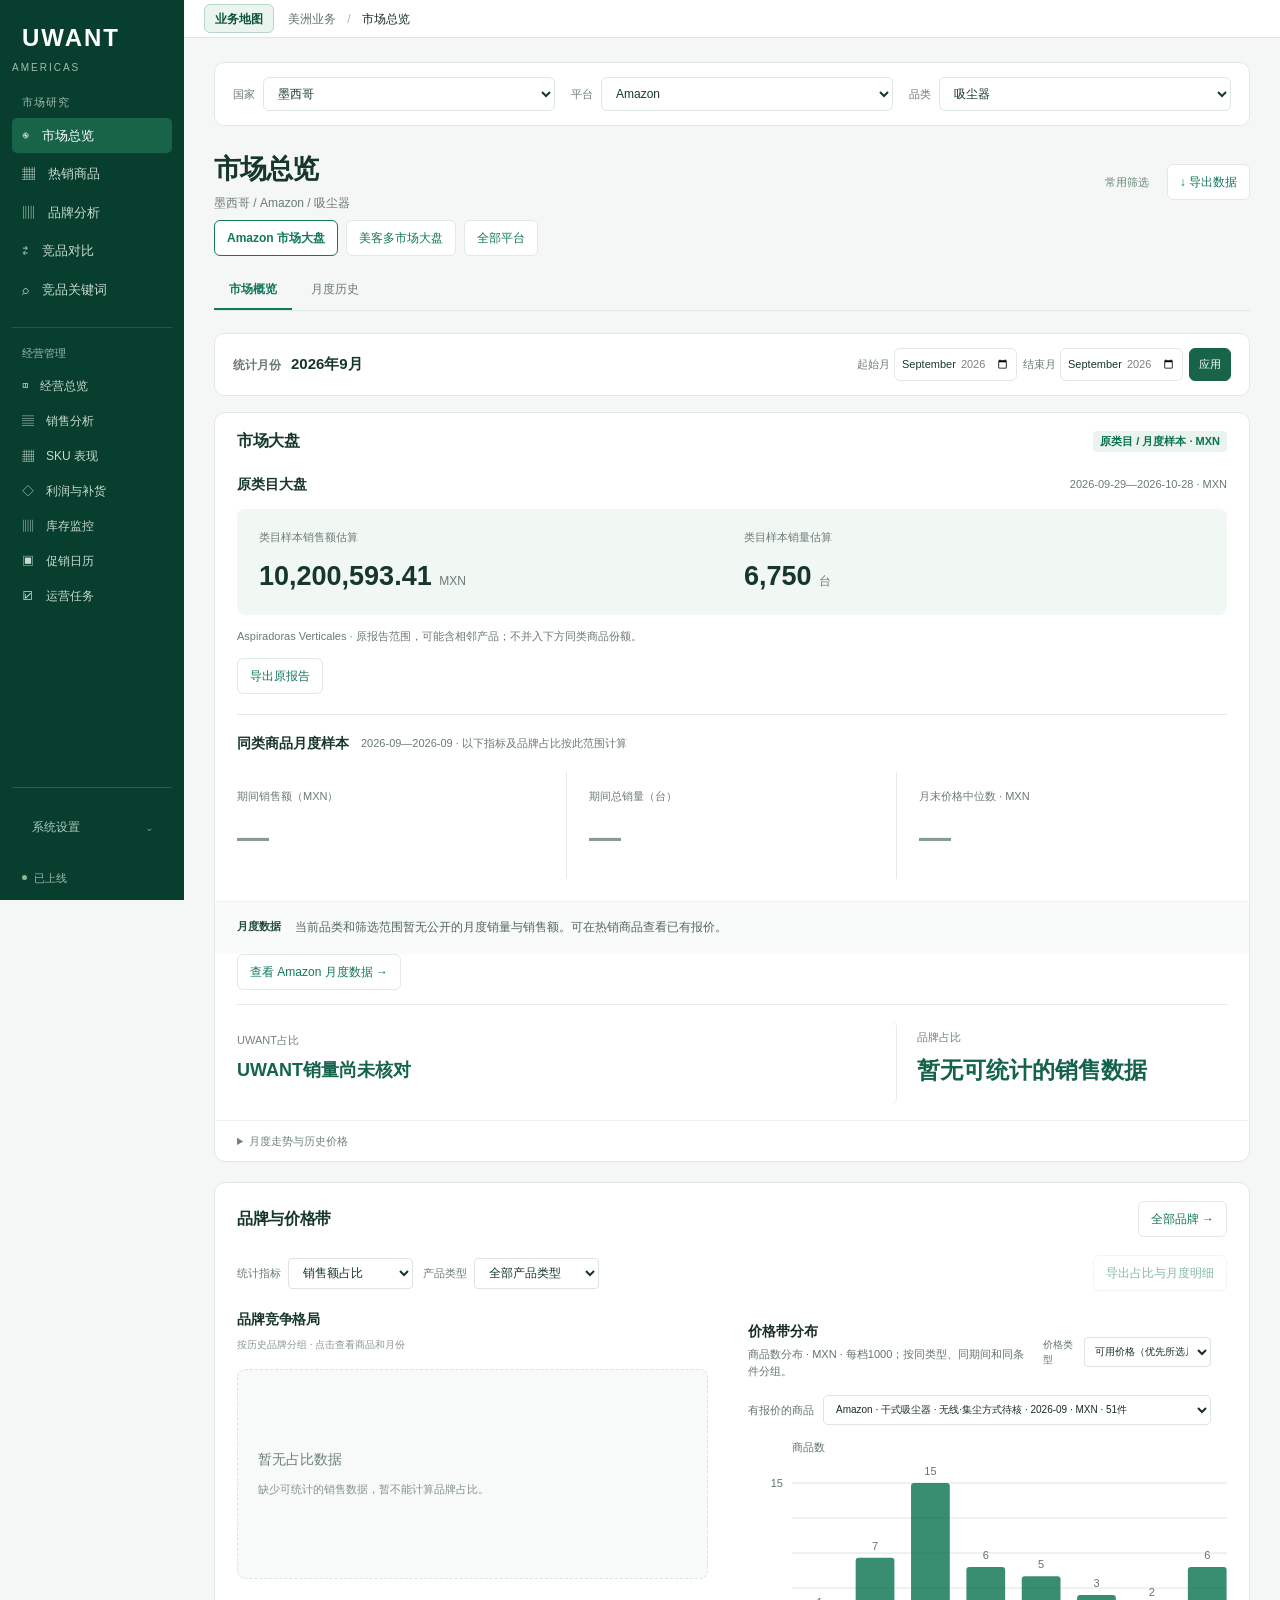
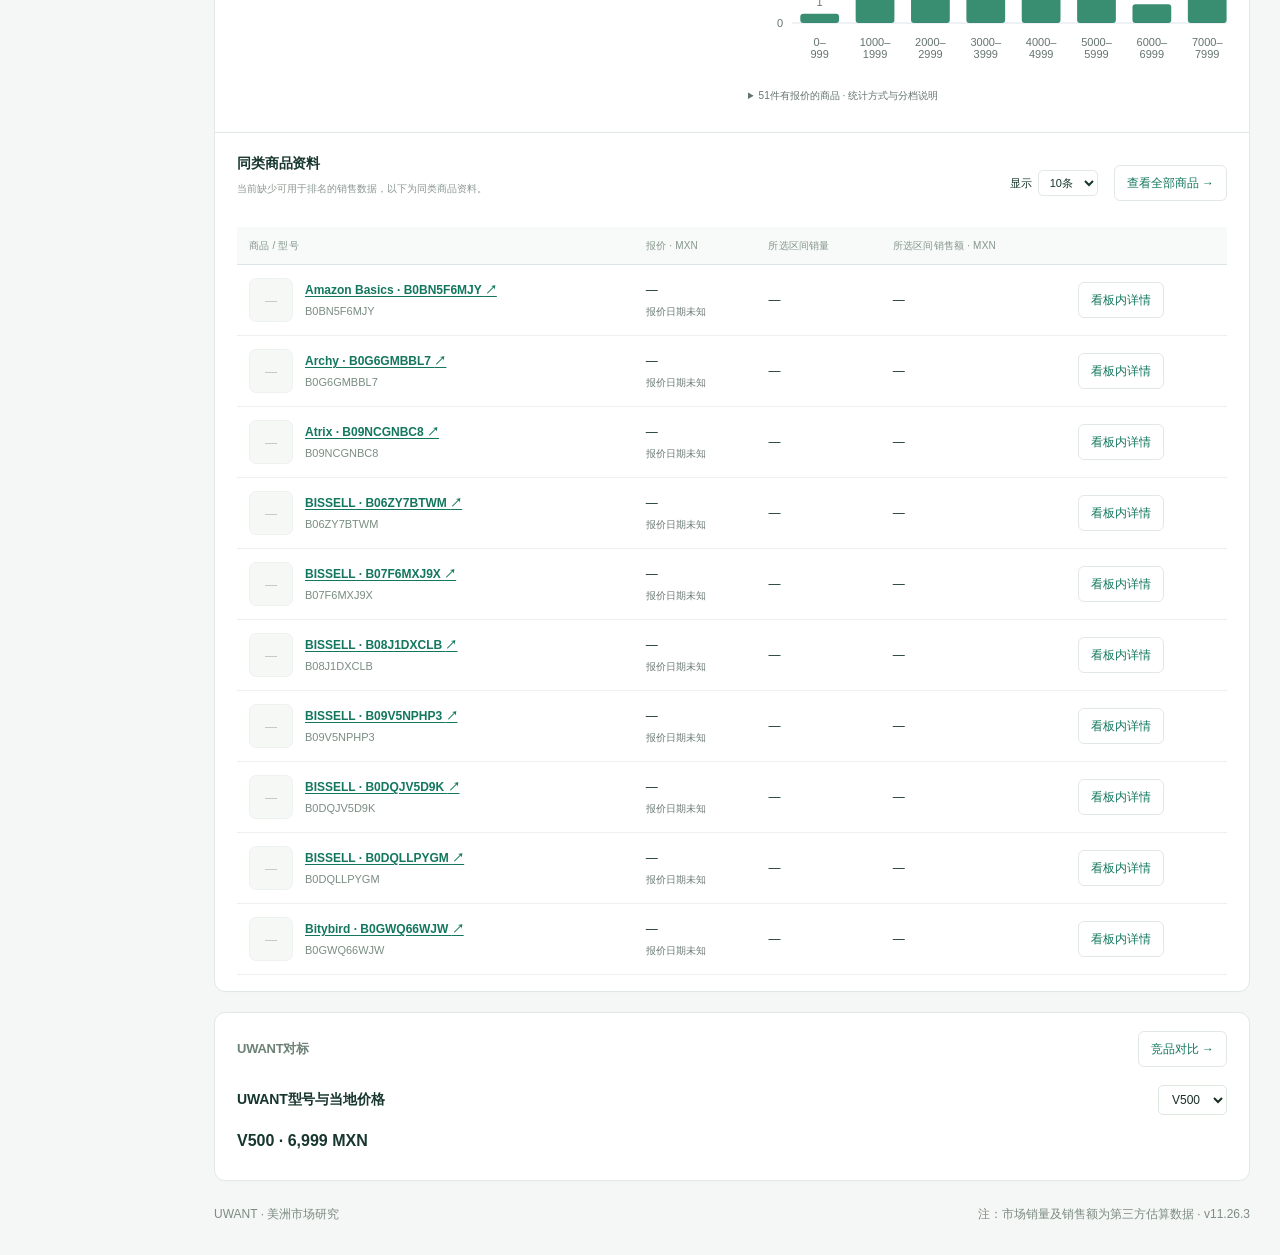
==== commit 4c64e84d: "Verify dashboard market totals and prevent stale page assets" ====
--- a/index.html
+++ b/index.html
@@ -1,11 +1,11 @@
 <!doctype html>
-<html lang="zh-CN"><head><meta charset="utf-8"><meta name="uwant-release" content="11.26.2"><meta name="viewport" content="width=device-width,initial-scale=1"><title>UWANT · 美洲市场研究</title><link rel="stylesheet" href="rank-photos.css?v=c46d26f58f42"><link rel="stylesheet" href="design-tokens.css?v=b07428344ae8">
+<html lang="zh-CN"><head><meta charset="utf-8"><meta name="uwant-release" content="11.26.3"><meta name="viewport" content="width=device-width,initial-scale=1"><title>UWANT · 美洲市场研究</title><link rel="stylesheet" href="rank-photos.css?v=c46d26f58f42"><link rel="stylesheet" href="design-tokens.css?v=b07428344ae8">
 <link rel="stylesheet" href="ui-data-state.css?v=80425c80e0bc"><link rel="stylesheet" href="review.css?v=786f380ad105"><link rel="stylesheet" href="research-catalog.css?v=6492c4b63ae9"><link rel="stylesheet" href="mercado.css?v=9fa78f26a6cf"><link rel="stylesheet" href="market-presentation.css?v=426b169e3cde"><link rel="stylesheet" href="market-shares.css?v=b10552532bb6"><link rel="stylesheet" href="market-decision.css?v=4ddcac2c6cd3"><link rel="stylesheet" href="operating-workbook.css?v=ffd501b5edf7"></head>
 <body><aside class="sidebar">
 <div class="sidebar-top">
 <a class="logo" data-route="market" href="#page=market">UWANT<span>AMERICAS</span></a>
 <div class="sidebar-top-actions" role="navigation" aria-label="顶部快捷入口">
-<a class="business-guide-mobile-link" href="business-guide/?v=11.25.7" data-business-guide>业务地图</a>
+<a class="business-guide-mobile-link" href="business-guide/?v=11.26.3" data-business-guide>业务地图</a>
 <a class="sidebar-operations-quick" data-route="overview" href="#page=overview&module=operations">经营总览</a>
 <button class="sidebar-menu" id="sidebar-menu" aria-expanded="false" aria-label="展开导航">菜单</button>
 </div>
@@ -41,7 +41,7 @@
 <div class="sidebar-note"><span class="status-dot"></span> 已上线</div>
 </div>
 </aside>
-<main><header class="dashboard-top"><a class="business-guide-link" href="business-guide/?v=11.25.7" data-business-guide>业务地图</a><span>美洲业务 <span class="slash">/</span> <b id="crumb">市场总览</b></span><span class="avatar">U</span></header><div id="research-content" class="content"><section class="filters" aria-label="筛选条件"><button type="button" class="filters-mobile-toggle" id="scope-toggle" aria-expanded="false">筛选条件</button><label>国家<select id="country"><option value="MX">墨西哥</option><option value="CA">加拿大</option><option value="US">美国</option><option value="BR">巴西</option><option value="AR">阿根廷</option><option value="CL">智利</option><option value="CO">哥伦比亚</option></select></label><label>平台<select id="platform"><option value="all">全部平台</option><option value="amazon">Amazon</option><option value="ml">Mercado Libre</option><option value="bestbuy">Best Buy</option><option value="official">官网 / 独立站</option><option value="retail">线下零售</option><option value="unknown">其他渠道</option></select></label><label>品类<select id="category"><option value="vacuum">吸尘器</option><option value="wash">洗地机</option><option value="fabric">布艺清洗机</option><option value="mattress">除螨仪</option></select></label><label>数据周期<select id="dataset"><option value="archive">2026年9月（月榜）</option><option value="focus">近30天（品牌数据）</option><option value="curated">历史竞品数据</option></select></label><label>UWANT<select data-wb-own aria-label="当前UWANT型号"><option>V500</option><option>V600</option></select></label><div id="month-range-controls" class="month-range-controls"></div></section>
+<main><header class="dashboard-top"><a class="business-guide-link" href="business-guide/?v=11.26.3" data-business-guide>业务地图</a><span>美洲业务 <span class="slash">/</span> <b id="crumb">市场总览</b></span><span class="avatar">U</span></header><div id="research-content" class="content"><section class="filters" aria-label="筛选条件"><button type="button" class="filters-mobile-toggle" id="scope-toggle" aria-expanded="false">筛选条件</button><label>国家<select id="country"><option value="MX">墨西哥</option><option value="CA">加拿大</option><option value="US">美国</option><option value="BR">巴西</option><option value="AR">阿根廷</option><option value="CL">智利</option><option value="CO">哥伦比亚</option></select></label><label>平台<select id="platform"><option value="all">全部平台</option><option value="amazon">Amazon</option><option value="ml">Mercado Libre</option><option value="bestbuy">Best Buy</option><option value="official">官网 / 独立站</option><option value="retail">线下零售</option><option value="unknown">其他渠道</option></select></label><label>品类<select id="category"><option value="vacuum">吸尘器</option><option value="wash">洗地机</option><option value="fabric">布艺清洗机</option><option value="mattress">除螨仪</option></select></label><label>数据周期<select id="dataset"><option value="archive">2026年9月（月榜）</option><option value="focus">近30天（品牌数据）</option><option value="curated">历史竞品数据</option></select></label><label>UWANT<select data-wb-own aria-label="当前UWANT型号"><option>V500</option><option>V600</option></select></label><div id="month-range-controls" class="month-range-controls"></div></section>
 <section class="heading"><div><h1 id="title">市场总览</h1></div><div class="heading-actions"><a class="button-link" href="year-2026/UWANT_2026_产品月度数据.xlsx" download title="查看 2026 年商品月度明细">2026年明细表</a><button id="export">↓ 导出</button></div></section>
 
 <nav id="market-platform-nav" aria-label="平台市场大盘" hidden></nav>
@@ -55,7 +55,7 @@
 <section class="panel result-panel"><div class="workspace-tools"><label class="search-label"><span class="sr-only">搜索品牌、商品或ASIN</span><input id="search" type="search" placeholder="搜索品牌、型号或 ASIN" autocomplete="off"></label><label><span class="sr-only">品牌</span><select id="brand" aria-label="品牌"><option value="">全部品牌</option></select></label><label><span class="sr-only">价格带</span><select id="band" aria-label="价格带"><option value="">全部价格带</option></select></label><button id="reset">重置</button></div><div id="chips" class="chips"></div><div class="panel-head"><div><h2 id="result-title">品牌排行</h2><p id="result-note"></p></div><label><span class="sr-only">排序</span><select id="sort" aria-label="排序"><option value="sales">销量从高到低</option><option value="price">商品价格从低到高</option><option value="rank">平台排名</option></select></label></div><div id="result-gaps"></div><div class="table-scroll"><table><thead id="table-head"></thead><tbody id="table-body"></tbody></table></div><div class="pagination"><span id="page-info"></span><div><button id="prev">上一页</button><button id="next">下一页</button></div></div></section>
 <details class="panel price-panel" id="price-panel"><summary><span>价格分布 <small id="price-note"></small></span><span class="expand-label">展开 / 收起</span></summary><div class="chart-actions"><button id="clear-band">全部价格</button></div><div id="price-chart" class="price-chart" aria-label="价格带商品数量"></div></details>
 <details class="data-note"><summary>数据说明 <span id="data-note-count"></span></summary><div id="quality"></div></details>
-<footer>UWANT · 美洲市场研究<span>注：市场销量及销售额为第三方估算数据 · v11.26.2</span></footer></div><section id="operations-content" hidden><div id="operations-research" class="operations-research" hidden></div><p id="operations-status" role="status">正在加载…</p><iframe id="operations-frame" title="经营工作台" hidden></iframe><button id="operations-retry" hidden>重新加载</button></section></main>
+<footer>UWANT · 美洲市场研究<span>注：市场销量及销售额为第三方估算数据 · v11.26.3</span></footer></div><section id="operations-content" hidden><div id="operations-research" class="operations-research" hidden></div><p id="operations-status" role="status">正在加载…</p><iframe id="operations-frame" title="经营工作台" hidden></iframe><button id="operations-retry" hidden>重新加载</button></section></main>
 <div id="compare-tray" class="compare-tray" hidden><div><strong id="picked-count"></strong><span id="picked-names"></span></div><button id="clear-picks">清空</button><button class="primary" id="open-compare">对比商品</button></div>
 <dialog id="drawer" aria-labelledby="drawer-title"><div class="drawer-head"><div><small id="drawer-kicker">品牌详情</small><h2 id="drawer-title"></h2></div><button id="close-drawer" aria-label="关闭详情">×</button></div><div id="drawer-body"></div></dialog><div id="toast" role="status" class="toast" hidden></div>
-<script src="market-currency.js?v=e85badd78f79"></script><script src="ui-data-state.js?v=eef134c1bfa1"></script><script src="review-data.js?v=456387840edf"></script><script src="own-data.js?v=a7fbfcb2dc94"></script><script src="focus-brands-data.js?v=c51ab5cbdc93"></script><script src="history-data.js?v=b5e89034dd05"></script><script src="history-metrics.js?v=eed1ff84bc74"></script><script src="competitor-data.js?v=2ea81d4157ca"></script><script src="brazil-data.js?v=7c2544010659"></script><script src="research-evidence-data.js?v=b1341f94fa6e"></script><script src="research-quality.js?v=49a2043333f8"></script><script src="amazon-research-data.js?v=7f147bb2ee7b"></script><script src="amazon-research-model.js?v=e1415a3ee846"></script><script src="product-evidence.js?v=7f96621c3a37"></script><script src="research-context.js?v=c5c5c17e02e2"></script><script src="monthly-range.js?v=4ecd76e9aff9"></script><script src="product-evidence-additions.js?v=56057c255874"></script><script src="product-public-evidence-2026-11-03.js?v=3f3a14eacf3e"></script><script src="market-data.js?v=1682aeecd03f"></script><script src="competitor-public-data.js?v=eb333977151d"></script><script src="local-channel-products.js?v=5e6705d8812b"></script><script src="fabric-research.js?v=35e8e36ac29a"></script><script src="fabric-decisions.js?v=739213127926"></script><script src="product-library.js?v=1742098679bd"></script><script src="monthly-workbench.js?v=5f7c2b3ab7e5"></script><script src="local-product-context.js?v=3280352c8f9c"></script><script src="keyword-research.js?v=9f129ec4d110"></script><script src="market-source-data.js?v=e08ed3300834"></script><script src="sample-sales-shares.js?v=3929e7536615"></script><script src="market-share-chart.js?v=b6900ca996d8"></script><script src="sample-shares-ui.js?v=35fea077778f"></script><script src="market-intelligence.js?v=5f608013cf80"></script><script src="market-workbench.js?v=37682cb61fca"></script><script src="market-summary.js?v=481ac6878f52"></script><script src="research-catalog-ui.js?v=2ab13e40449e"></script><script src="mercado-data.js?v=536f4ea7a240"></script><script src="published-research-data.js?v=77e0858b4cfc"></script><script src="research-overlay.js?v=7de042a62024"></script><script src="market-integrity.js?v=aedccdb0c16b"></script><script src="research-snapshot.js?v=483ebd29fb38"></script><script src="market-insights.js?v=6e6875b33d35"></script><script src="coverage-data.js?v=46489b26119c"></script><script src="research-archive.js?v=cb9957db8fe3"></script><script src="coverage-monitor.js?v=e54f17ebd329"></script><script src="mercado-public-catalogue.js?v=3e177d98d698"></script><script src="mercado-coverage-summary.js?v=78c5a36c6cf3"></script><script src="mercado-history.js?v=dd52a93394b4"></script><script src="mercado-lifetime-observations.js?v=6041ab950a4e"></script><script src="mercado-lifetime.js?v=df7bf623870e"></script><script src="mercado.js?v=025405800677"></script><script src="model.js?v=4a21cc941106"></script><script src="market-workspace-enhancements.js?v=841243f72c2c"></script><script src="research-channels.js?v=0f1ce473621e"></script><script src="research-data-admin.js?v=04e72825dcd7"></script><script src="mercado-layout.js?v=e8ce37fbb37c"></script><script src="local-operating.js?v=d48464e0ec00"></script><script src="uwant-shipments.js?v=0c2e6ff12743"></script><script src="market-decision-model.js?v=e327d680b507"></script><script src="market-validation.js?v=7bccbba37e48"></script><script src="market-decision-ui.js?v=df1bd6ed25b7"></script><script src="rank-photos.js?v=12dd6a2ece34"></script><script src="market-history/product-photos.js?v=81b982a43be9"></script><script src="market-overview-layout.js?v=7cb34cee5ecf"></script><script src="market-presentation.js?v=88e8c49e752f"></script><script src="operating-promotion.js?v=0d858e619368"></script><script src="operating-event.js?v=ddf9c277f220"></script><script src="operating-workbook.js?v=704aea392b73"></script><script src="operating-transfer.js?v=4f2c42c1275c"></script><script src="market-period.js?v=287863c6ea7c"></script><script src="all-channel-market.js?v=4bd8ed712f30"></script><script src="seller-monthly.js?v=6d0509119657"></script><script src="review.js?v=9e8ab7ee838d"></script></body></html>
+<script src="market-currency.js?v=e85badd78f79"></script><script src="ui-data-state.js?v=eef134c1bfa1"></script><script src="review-data.js?v=456387840edf"></script><script src="own-data.js?v=a7fbfcb2dc94"></script><script src="focus-brands-data.js?v=c51ab5cbdc93"></script><script src="history-data.js?v=b5e89034dd05"></script><script src="history-metrics.js?v=eed1ff84bc74"></script><script src="competitor-data.js?v=2ea81d4157ca"></script><script src="brazil-data.js?v=7c2544010659"></script><script src="research-evidence-data.js?v=b1341f94fa6e"></script><script src="research-quality.js?v=49a2043333f8"></script><script src="amazon-research-data.js?v=7f147bb2ee7b"></script><script src="amazon-research-model.js?v=e1415a3ee846"></script><script src="product-evidence.js?v=7f96621c3a37"></script><script src="research-context.js?v=c5c5c17e02e2"></script><script src="monthly-range.js?v=4ecd76e9aff9"></script><script src="product-evidence-additions.js?v=56057c255874"></script><script src="product-public-evidence-2026-11-03.js?v=3f3a14eacf3e"></script><script src="market-data.js?v=1682aeecd03f"></script><script src="competitor-public-data.js?v=eb333977151d"></script><script src="local-channel-products.js?v=5e6705d8812b"></script><script src="fabric-research.js?v=35e8e36ac29a"></script><script src="fabric-decisions.js?v=739213127926"></script><script src="product-library.js?v=1742098679bd"></script><script src="monthly-workbench.js?v=5f7c2b3ab7e5"></script><script src="local-product-context.js?v=3280352c8f9c"></script><script src="keyword-research.js?v=9f129ec4d110"></script><script src="market-source-data.js?v=e08ed3300834"></script><script src="sample-sales-shares.js?v=3929e7536615"></script><script src="market-share-chart.js?v=b6900ca996d8"></script><script src="sample-shares-ui.js?v=35fea077778f"></script><script src="market-intelligence.js?v=5f608013cf80"></script><script src="market-workbench.js?v=37682cb61fca"></script><script src="market-summary.js?v=481ac6878f52"></script><script src="research-catalog-ui.js?v=2ab13e40449e"></script><script src="mercado-data.js?v=536f4ea7a240"></script><script src="published-research-data.js?v=77e0858b4cfc"></script><script src="research-overlay.js?v=7de042a62024"></script><script src="market-integrity.js?v=aedccdb0c16b"></script><script src="research-snapshot.js?v=483ebd29fb38"></script><script src="market-insights.js?v=6e6875b33d35"></script><script src="coverage-data.js?v=46489b26119c"></script><script src="research-archive.js?v=cb9957db8fe3"></script><script src="coverage-monitor.js?v=e54f17ebd329"></script><script src="mercado-public-catalogue.js?v=3e177d98d698"></script><script src="mercado-coverage-summary.js?v=10869680241d"></script><script src="mercado-history.js?v=dd52a93394b4"></script><script src="mercado-lifetime-observations.js?v=6041ab950a4e"></script><script src="mercado-lifetime.js?v=df7bf623870e"></script><script src="mercado.js?v=025405800677"></script><script src="model.js?v=4a21cc941106"></script><script src="market-workspace-enhancements.js?v=841243f72c2c"></script><script src="research-channels.js?v=0f1ce473621e"></script><script src="research-data-admin.js?v=04e72825dcd7"></script><script src="mercado-layout.js?v=e8ce37fbb37c"></script><script src="local-operating.js?v=d48464e0ec00"></script><script src="uwant-shipments.js?v=0c2e6ff12743"></script><script src="market-decision-model.js?v=e327d680b507"></script><script src="market-validation.js?v=1572dc061a5e"></script><script src="market-decision-ui.js?v=df1bd6ed25b7"></script><script src="rank-photos.js?v=12dd6a2ece34"></script><script src="market-history/product-photos.js?v=81b982a43be9"></script><script src="market-overview-layout.js?v=7cb34cee5ecf"></script><script src="market-presentation.js?v=88e8c49e752f"></script><script src="operating-promotion.js?v=0d858e619368"></script><script src="operating-event.js?v=ddf9c277f220"></script><script src="operating-workbook.js?v=704aea392b73"></script><script src="operating-transfer.js?v=4f2c42c1275c"></script><script src="market-period.js?v=287863c6ea7c"></script><script src="all-channel-market.js?v=4bd8ed712f30"></script><script src="seller-monthly.js?v=6d0509119657"></script><script src="review.js?v=59c56475685b"></script></body></html>
